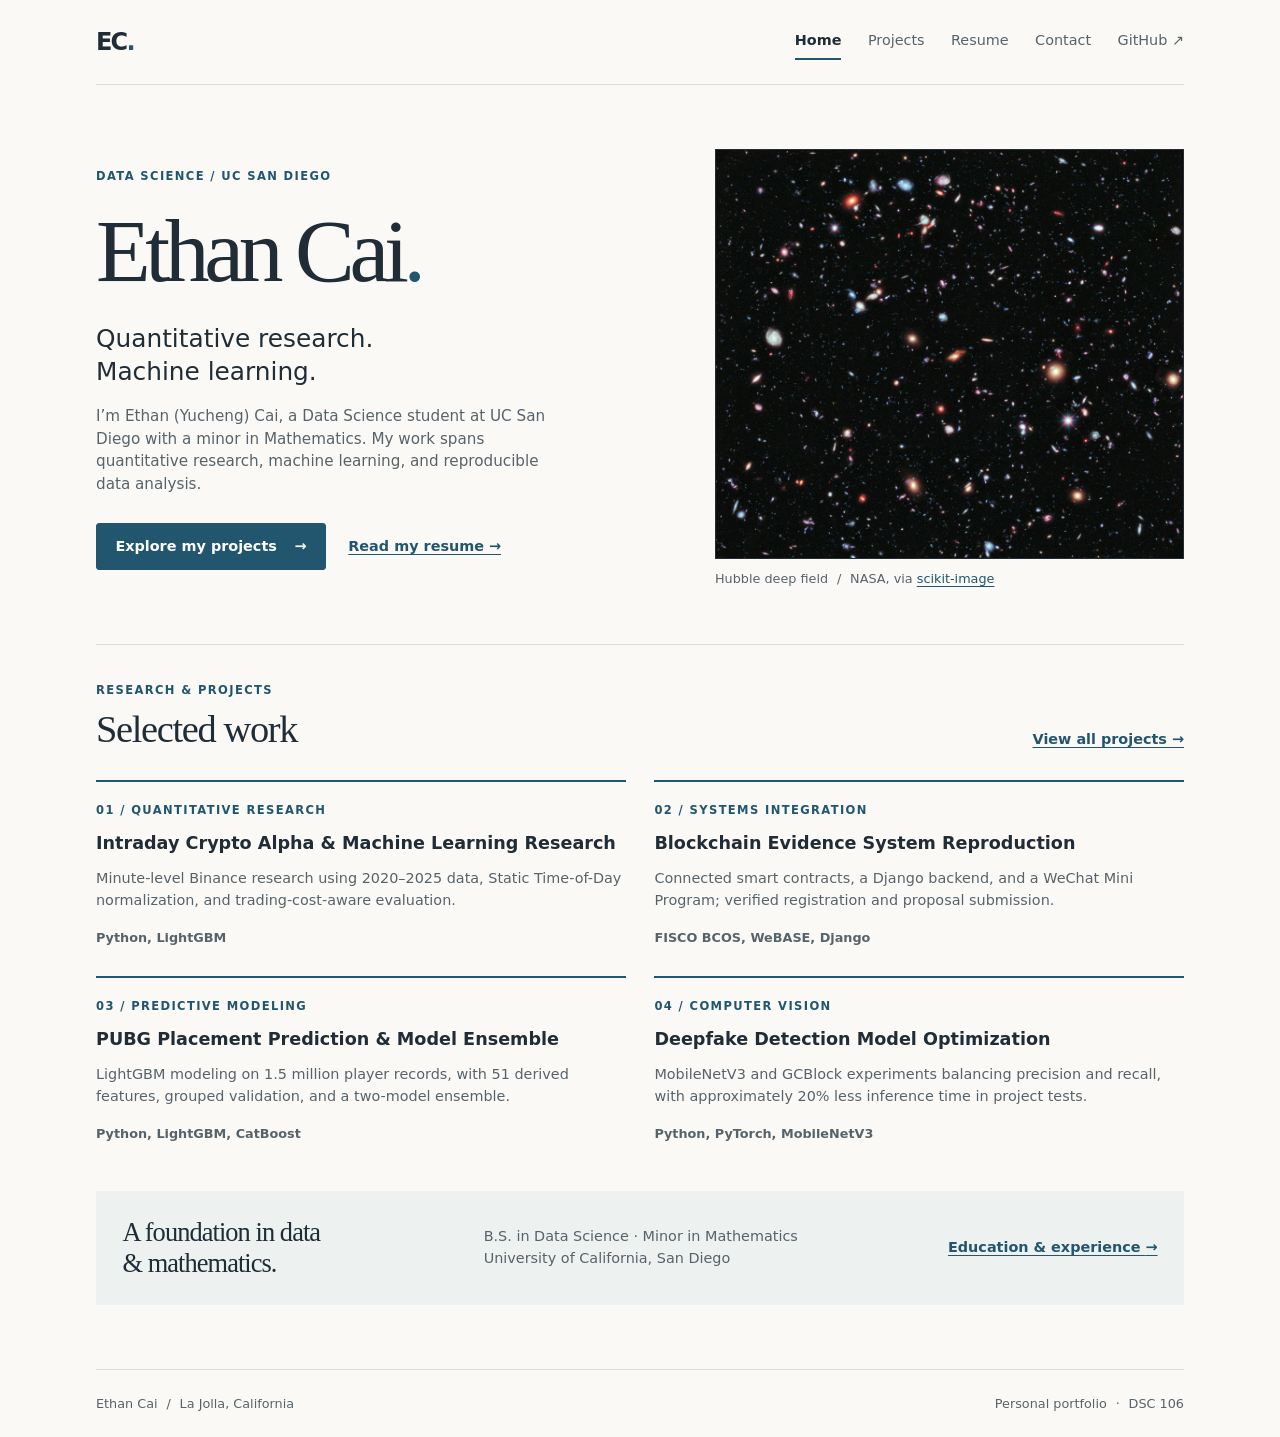
==== index.html @ 334a9e9f "Initial portfolio" ====
<!DOCTYPE html>
<html lang="en">
<head>
  <meta charset="utf-8">
  <meta name="viewport" content="width=device-width, initial-scale=1">
  <meta name="description" content="Ethan Cai is a Data Science student at UC San Diego. Explore his projects, experience, and resume.">
  <title>Ethan Cai: Personal site and portfolio</title>
  <link rel="stylesheet" href="style.css">
</head>
<body>
  <a class="skip-link" href="#main">Skip to main content</a>
  <header class="site-header">
    <a class="wordmark" href="index.html" aria-label="EC: Ethan Cai, home">EC<span aria-hidden="true">.</span></a>
    <nav aria-label="Main">
        <a href="index.html" aria-current="page">Home</a>
        <a href="projects/index.html">Projects</a>
        <a href="resume/index.html">Resume</a>
        <a href="contact/index.html">Contact</a>
        <a href="https://github.com/gyjdb" target="_blank" rel="noopener noreferrer">GitHub <span aria-hidden="true">↗</span><span class="visually-hidden"> (opens in a new tab)</span></a>
    </nav>
  </header>
  <main id="main">
<section class="hero" aria-labelledby="intro-heading">
  <div class="hero-copy">
    <p class="eyebrow">Data science / UC San Diego</p>
    <h1 id="intro-heading">Ethan Cai<span class="accent">.</span></h1>
    <p class="hero-subtitle">Quantitative research.<br>Machine learning.</p>
    <p>I’m Ethan (Yucheng) Cai, a Data Science student at UC San Diego with a minor in Mathematics. My work spans quantitative research, machine learning, and reproducible data analysis.</p>
    <div class="actions">
      <a class="button" href="projects/index.html">Explore my projects <span aria-hidden="true">→</span></a>
      <a class="text-link" href="resume/index.html">Read my resume <span aria-hidden="true">→</span></a>
    </div>
  </div>
  <figure class="hero-image">
    <img src="images/hubble-deep-field.jpg" width="1000" height="872"
         alt="A Hubble deep-field photograph with many small white, orange, and blue galaxies scattered across a dark sky.">
    <figcaption>
      Hubble deep field <span aria-hidden="true">/</span> NASA, via
      <a href="https://scikit-image.org/docs/stable/api/skimage.data.html#skimage.data.hubble_deep_field">scikit-image</a>
    </figcaption>
  </figure>
</section>
<section class="home-work" aria-labelledby="work-heading">
  <div class="section-heading">
    <div>
      <p class="eyebrow">Research &amp; projects</p>
      <h2 id="work-heading">Selected work</h2>
    </div>
    <a class="text-link" href="projects/index.html">View all projects <span aria-hidden="true">→</span></a>
  </div>
  <div class="project-grid">
  <article class="project-card">
    <p class="eyebrow">01 / Quantitative research</p>
    <h3><a href="projects/index.html#crypto-alpha">Intraday Crypto Alpha &amp; Machine Learning Research</a></h3>
    <p>Minute-level Binance research using 2020–2025 data, Static Time-of-Day normalization, and trading-cost-aware evaluation.</p>
    <p class="tools">Python, LightGBM</p>
  </article>
  <article class="project-card">
    <p class="eyebrow">02 / Systems integration</p>
    <h3><a href="projects/index.html#blockchain">Blockchain Evidence System Reproduction</a></h3>
    <p>Connected smart contracts, a Django backend, and a WeChat Mini Program; verified registration and proposal submission.</p>
    <p class="tools">FISCO BCOS, WeBASE, Django</p>
  </article>
  <article class="project-card">
    <p class="eyebrow">03 / Predictive modeling</p>
    <h3><a href="projects/index.html#pubg">PUBG Placement Prediction &amp; Model Ensemble</a></h3>
    <p>LightGBM modeling on 1.5 million player records, with 51 derived features, grouped validation, and a two-model ensemble.</p>
    <p class="tools">Python, LightGBM, CatBoost</p>
  </article>
  <article class="project-card">
    <p class="eyebrow">04 / Computer vision</p>
    <h3><a href="projects/index.html#deepfake">Deepfake Detection Model Optimization</a></h3>
    <p>MobileNetV3 and GCBlock experiments balancing precision and recall, with approximately 20% less inference time in project tests.</p>
    <p class="tools">Python, PyTorch, MobileNetV3</p>
  </article>
  </div>
</section>
<section class="background-strip" aria-labelledby="background-heading">
  <h2 id="background-heading">A foundation in data &amp; mathematics.</h2>
  <p>B.S. in Data Science · Minor in Mathematics<br>University of California, San Diego</p>
  <a class="text-link" href="resume/index.html#education">Education &amp; experience <span aria-hidden="true">→</span></a>
</section>
  </main>
  <footer class="site-footer">
    <p>Ethan Cai <span aria-hidden="true">/</span> La Jolla, California</p>
    <p>Personal portfolio <span aria-hidden="true">·</span> DSC 106</p>
  </footer>
</body>
</html>
---- style.css ----
:root {
  --paper: #faf9f6;
  --ink: #202c36;
  --muted: #57636b;
  --accent: #22566f;
  --rule: #d6dbdb;
  --soft: #edf1ef;
}

* { box-sizing: border-box; }

body {
  font: 100%/1.5 system-ui;
  color: var(--ink);
  background: var(--paper);
  max-width: 74rem;
  min-height: 100vh;
  margin: 0 auto;
  padding: 0 clamp(1rem, 4vw, 3rem);
  display: flex;
  flex-direction: column;
  overflow-wrap: break-word;
}

main { flex: 1; }

h1, h2, h3, p, figure, dl { margin: 0; }

h1, h2, h3 { line-height: 1.16; }

h1, h2 { font-family: Georgia, 'Times New Roman', serif; font-weight: 400; }

h1 { font-size: clamp(3rem, 7vw, 5.8rem); letter-spacing: -0.06em; }
h2 { font-size: clamp(1.9rem, 3vw, 2.45rem); letter-spacing: -0.035em; }
h3 { font-size: 1.15rem; font-weight: 620; }

p + p { margin-top: 1rem; }
ul { padding-left: 1.3rem; margin: 1rem 0 0; }
li + li { margin-top: .65rem; }
a { color: var(--accent); text-underline-offset: .22em; }
a:hover { text-decoration-thickness: 2px; }
a, button, input, textarea { -webkit-tap-highlight-color: transparent; }
:focus-visible { outline: 3px solid var(--accent); outline-offset: 4px; }

img { display: block; max-width: 100%; height: auto; }
.accent { color: var(--accent); }
.eyebrow { font-size: .72rem; font-weight: 650; letter-spacing: .12em; text-transform: uppercase; color: var(--accent); }
.meta, .tools { color: var(--muted); font-size: .9rem; }
.tools { font-weight: 550; }
.text-link { font-size: .9rem; font-weight: 600; }

.skip-link { position: absolute; top: .7rem; left: 1rem; padding: .75rem; background: white; transform: translateY(-180%); z-index: 5; }
.skip-link:focus { transform: translateY(0); }
.visually-hidden { position: absolute; width: 1px; height: 1px; margin: -1px; padding: 0; overflow: hidden; clip-path: inset(50%); white-space: nowrap; border: 0; }

.site-header { display: flex; align-items: center; justify-content: space-between; gap: 1.5rem; padding: 1.5rem 0; border-bottom: 1px solid var(--rule); }
.wordmark { font-size: 1.5rem; letter-spacing: -.075em; font-weight: 750; text-decoration: none; color: var(--ink); }
.wordmark span { color: var(--accent); }
.site-header nav { display: flex; flex-wrap: wrap; gap: .35rem 1.65rem; }
.site-header nav a { display: inline-block; padding: .4rem 0; color: var(--muted); text-decoration: none; font-size: .9rem; border-bottom: 2px solid transparent; }
.site-header nav a:hover, .site-header nav a[aria-current='page'] { color: var(--ink); border-bottom-color: var(--accent); }
.site-header nav a[aria-current='page'] { font-weight: 650; }
.site-footer { margin-top: 4rem; padding: 1.5rem 0; border-top: 1px solid var(--rule); display: flex; flex-wrap: wrap; justify-content: space-between; gap: .5rem 1.5rem; color: var(--muted); font-size: .8rem; }
.site-footer p { margin: 0; }
.site-footer span { margin: 0 .3rem; }

.hero { padding: 4rem 0 3.5rem; display: flex; gap: 3.5rem; align-items: center; }
.hero-copy { flex: 1.2; min-width: 0; }
.hero h1 { margin: .85rem 0 1.2rem; }
.hero-subtitle { font-size: clamp(1.2rem, 2.1vw, 1.55rem); line-height: 1.35; font-weight: 450; }
.hero-copy > p:not(.eyebrow):not(.hero-subtitle) { max-width: 47ch; color: var(--muted); font-size: .95rem; }
.hero-image { flex: 1; min-width: 0; }
.hero-image img { width: 100%; border: 1px solid var(--ink); }
figcaption { margin-top: .65rem; color: var(--muted); font-size: .8rem; }
figcaption span { margin: 0 .3rem; }
.actions { display: flex; flex-wrap: wrap; align-items: center; gap: 1rem 1.4rem; margin-top: 1.7rem; }
.button, button { display: inline-flex; align-items: center; justify-content: center; gap: 1.1rem; min-height: 2.8rem; padding: .72rem 1.15rem; border: 1px solid var(--accent); border-radius: 3px; color: white; background: var(--accent); text-decoration: none; font: inherit; font-size: .9rem; font-weight: 550; cursor: pointer; }
.button:hover, button:hover { background: #173e52; border-color: #173e52; }
.home-work { border-top: 1px solid var(--rule); padding-top: 2.3rem; }
.section-heading { display: flex; align-items: end; justify-content: space-between; gap: 1rem; margin-bottom: 1.8rem; }
.section-heading h2 { margin-top: .45rem; }
.project-grid { display: grid; grid-template-columns: repeat(2, minmax(0, 1fr)); gap: 1.8rem; }
.project-card { min-width: 0; padding-top: 1.25rem; border-top: 2px solid var(--accent); }
.project-card h3 { margin: .8rem 0; font-size: 1.1rem; line-height: 1.35; }
.project-card h3 a { text-decoration: none; color: var(--ink); }
.project-card h3 a:hover { text-decoration: underline; }
.project-card > p:not(.eyebrow) { font-size: .9rem; color: var(--muted); }
.project-card > p.tools { margin-top: 1rem; font-size: .8rem; }
.background-strip { margin-top: 3rem; padding: 1.65rem; background: var(--soft); display: flex; align-items: center; justify-content: space-between; gap: 1.5rem; }
.background-strip h2 { flex: 1; font-size: 1.65rem; max-width: 16ch; }
.background-strip p { margin: 0; font-size: .9rem; color: var(--muted); }

.page-intro { padding: 3rem 0 2.5rem; max-width: 60rem; }
.page-intro h1 { margin: .7rem 0 1.15rem; font-size: clamp(3rem, 6vw, 4.8rem); }
.page-intro > p:not(.eyebrow) { color: var(--muted); max-width: 66ch; }
.project-list { max-width: 55rem; }
.project-index { display: flex; flex-wrap: wrap; gap: .5rem 1.4rem; margin-bottom: 1.5rem; }
.project-index a { display: inline-block; padding: .4rem 0; font-size: .9rem; }
.project-detail { border-top: 1px solid var(--rule); padding: 2rem 0; scroll-margin-top: 1.5rem; }
.project-detail h2 { margin: .65rem 0 .9rem; font-size: clamp(1.65rem, 3vw, 2.1rem); max-width: 35ch; }
.project-detail .role { margin-bottom: .5rem; font-size: .94rem; }
.project-detail .tools { margin-top: .4rem; }
.project-summary { max-width: 68ch; margin-top: 1.1rem; }
.project-facts { display: grid; grid-template-columns: 9rem minmax(0, 1fr); gap: 1rem 1.5rem; margin-top: 1.5rem; font-size: .94rem; }
.project-facts dt { color: var(--accent); font-weight: 650; }
.project-facts dd { margin: 0; }
.closing-link { border-top: 1px solid var(--rule); padding-top: 1.5rem; }
.resume-intro > p.resume-name { font-size: 1.35rem; font-weight: 600; color: var(--ink); }
.resume-intro p + p { margin-top: .5rem; }
.resume-content { max-width: 55rem; }
.resume-section { border-top: 1px solid var(--rule); padding: 1.8rem 0; }
.resume-section > h2 { font-size: 1.75rem; margin-bottom: 1.3rem; }
.resume-entry + .resume-entry { margin-top: 1.8rem; }
.resume-entry h3 { line-height: 1.4; }
.resume-entry .role, .resume-entry .tools { margin-top: .35rem; }
.resume-entry .meta { margin-top: .3rem; }
.resume-entry ul, .resume-section > ul { max-width: 75ch; font-size: .94rem; }
.skills-list dt { font-weight: 650; font-size: .94rem; }
.skills-list dd { max-width: 75ch; margin: .2rem 0 1rem; font-size: .94rem; }
.skills-list dd:last-child { margin-bottom: 0; }

.contact-layout { border-top: 1px solid var(--rule); padding-top: 2rem; display: flex; align-items: start; gap: 4rem; }
.contact-info { flex: .85; min-width: 0; }
.contact-info h2 { margin-bottom: 1rem; }
.form-note { border-left: 2px solid var(--rule); padding-left: 1rem; color: var(--muted); font-size: .9rem; max-width: 43ch; }
form { flex: 1.15; min-width: 0; }
label { display: block; margin-bottom: 1.25rem; font-weight: 600; font-size: .9rem; }
input, textarea { display: block; width: 100%; min-width: 0; padding: .8rem .9rem; margin-top: .5rem; border: 1px solid var(--muted); border-radius: 3px; font: inherit; font-weight: 400; color: var(--ink); background: white; }
input::placeholder, textarea::placeholder { color: #687880; opacity: 1; }
textarea { resize: vertical; min-height: 10rem; }
form > .meta { margin-top: .75rem; font-size: .8rem; }

@media (max-width: 48rem) {
  .hero { flex-direction: column; align-items: stretch; gap: 2rem; padding: 2.5rem 0; }
  .hero-copy > p:not(.eyebrow):not(.hero-subtitle) { max-width: none; }
  .hero-image { max-width: 32rem; }
  .project-grid { grid-template-columns: 1fr; gap: 1.5rem; }
  .project-facts { grid-template-columns: 1fr; gap: .3rem; }
  .project-facts dd + dt { margin-top: .8rem; }
  .project-card { padding-top: 1rem; }
  .background-strip { align-items: start; flex-direction: column; gap: 1rem; }
  .background-strip h2 { max-width: none; }
  .contact-layout { flex-direction: column; gap: 2rem; }
  .contact-info, form { width: 100%; }
  .form-note { max-width: none; }
}

@media (max-width: 35rem) {
  .site-header { align-items: start; flex-direction: column; gap: .5rem; padding: 1rem 0; }
  .site-header nav { gap: .25rem 1rem; }
  .section-heading { align-items: start; flex-direction: column; }
  .page-intro { padding: 2.25rem 0 2rem; }
  .site-footer { margin-top: 2.5rem; }
}

@media print {
  html { font-size: 10pt; }
  body { color: black; background: white; max-width: none; padding: 0; }
  .site-header, .site-footer, .skip-link { display: none; }
  a { color: inherit; text-decoration: none; }
  .resume-intro a[href^="http"]::after { content: " (" attr(href) ")"; }
  .page-intro { padding: 0 0 1rem; }
  .page-intro h1 { font-size: 30pt; }
  .resume-section { padding: 1rem 0; }
  .resume-section > h2 { font-size: 18pt; }
  .resume-entry { break-inside: avoid; }
}
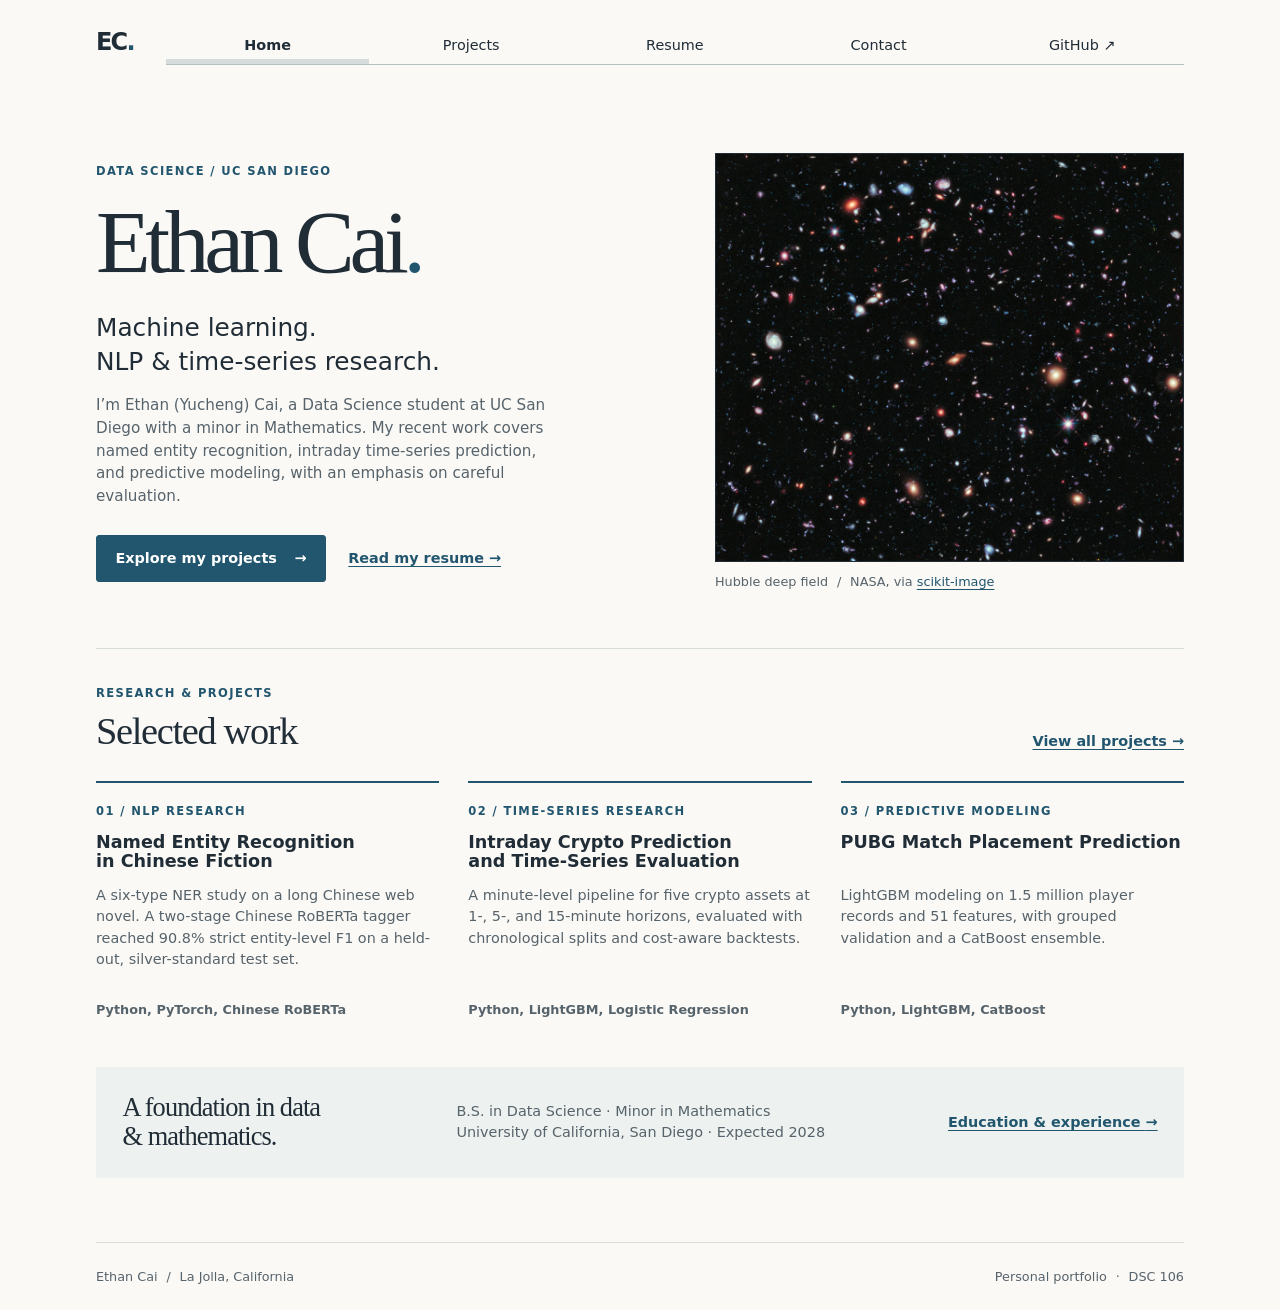
==== commit 22b0449e: "Lab 2: style the site with CSS and update content from new CV - Centered, padded layout; flexbox nav" ====
--- a/index.html
+++ b/index.html
@@ -12,7 +12,7 @@
   <header class="site-header">
     <a class="wordmark" href="index.html" aria-label="EC: Ethan Cai, home">EC<span aria-hidden="true">.</span></a>
     <nav aria-label="Main">
-        <a href="index.html" aria-current="page">Home</a>
+        <a href="index.html" class="current" aria-current="page">Home</a>
         <a href="projects/index.html">Projects</a>
         <a href="resume/index.html">Resume</a>
         <a href="contact/index.html">Contact</a>
@@ -24,8 +24,8 @@
   <div class="hero-copy">
     <p class="eyebrow">Data science / UC San Diego</p>
     <h1 id="intro-heading">Ethan Cai<span class="accent">.</span></h1>
-    <p class="hero-subtitle">Quantitative research.<br>Machine learning.</p>
-    <p>I’m Ethan (Yucheng) Cai, a Data Science student at UC San Diego with a minor in Mathematics. My work spans quantitative research, machine learning, and reproducible data analysis.</p>
+    <p class="hero-subtitle">Machine learning.<br>NLP &amp; time-series research.</p>
+    <p>I’m Ethan (Yucheng) Cai, a Data Science student at UC San Diego with a minor in Mathematics. My recent work covers named entity recognition, intraday time-series prediction, and predictive modeling, with an emphasis on careful evaluation.</p>
     <div class="actions">
       <a class="button" href="projects/index.html">Explore my projects <span aria-hidden="true">→</span></a>
       <a class="text-link" href="resume/index.html">Read my resume <span aria-hidden="true">→</span></a>
@@ -50,34 +50,28 @@
   </div>
   <div class="project-grid">
   <article class="project-card">
-    <p class="eyebrow">01 / Quantitative research</p>
-    <h3><a href="projects/index.html#crypto-alpha">Intraday Crypto Alpha &amp; Machine Learning Research</a></h3>
-    <p>Minute-level Binance research using 2020–2025 data, Static Time-of-Day normalization, and trading-cost-aware evaluation.</p>
-    <p class="tools">Python, LightGBM</p>
+    <p class="eyebrow">01 / NLP research</p>
+    <h3><a href="projects/index.html#ner">Named Entity Recognition in Chinese Fiction</a></h3>
+    <p>A six-type NER study on a long Chinese web novel. A two-stage Chinese RoBERTa tagger reached 90.8% strict entity-level F1 on a held-out, silver-standard test set.</p>
+    <p class="tools">Python, PyTorch, Chinese RoBERTa</p>
   </article>
   <article class="project-card">
-    <p class="eyebrow">02 / Systems integration</p>
-    <h3><a href="projects/index.html#blockchain">Blockchain Evidence System Reproduction</a></h3>
-    <p>Connected smart contracts, a Django backend, and a WeChat Mini Program; verified registration and proposal submission.</p>
-    <p class="tools">FISCO BCOS, WeBASE, Django</p>
+    <p class="eyebrow">02 / Time-series research</p>
+    <h3><a href="projects/index.html#crypto">Intraday Crypto Prediction and Time-Series Evaluation</a></h3>
+    <p>A minute-level pipeline for five crypto assets at 1-, 5-, and 15-minute horizons, evaluated with chronological splits and cost-aware backtests.</p>
+    <p class="tools">Python, LightGBM, Logistic Regression</p>
   </article>
   <article class="project-card">
     <p class="eyebrow">03 / Predictive modeling</p>
-    <h3><a href="projects/index.html#pubg">PUBG Placement Prediction &amp; Model Ensemble</a></h3>
-    <p>LightGBM modeling on 1.5 million player records, with 51 derived features, grouped validation, and a two-model ensemble.</p>
+    <h3><a href="projects/index.html#pubg">PUBG Match Placement Prediction</a></h3>
+    <p>LightGBM modeling on 1.5 million player records and 51 features, with grouped validation and a CatBoost ensemble.</p>
     <p class="tools">Python, LightGBM, CatBoost</p>
-  </article>
-  <article class="project-card">
-    <p class="eyebrow">04 / Computer vision</p>
-    <h3><a href="projects/index.html#deepfake">Deepfake Detection Model Optimization</a></h3>
-    <p>MobileNetV3 and GCBlock experiments balancing precision and recall, with approximately 20% less inference time in project tests.</p>
-    <p class="tools">Python, PyTorch, MobileNetV3</p>
   </article>
   </div>
 </section>
 <section class="background-strip" aria-labelledby="background-heading">
   <h2 id="background-heading">A foundation in data &amp; mathematics.</h2>
-  <p>B.S. in Data Science · Minor in Mathematics<br>University of California, San Diego</p>
+  <p>B.S. in Data Science · Minor in Mathematics<br>University of California, San Diego · Expected 2028</p>
   <a class="text-link" href="resume/index.html#education">Education &amp; experience <span aria-hidden="true">→</span></a>
 </section>
   </main>
@@ -87,3 +81,4 @@
   </footer>
 </body>
 </html>
+
--- a/style.css
+++ b/style.css
@@ -2,12 +2,17 @@
   --paper: #faf9f6;
   --ink: #202c36;
   --muted: #57636b;
-  --accent: #22566f;
+  --color-accent: #22566f;
+  --accent: var(--color-accent);
+  accent-color: var(--color-accent);
   --rule: #d6dbdb;
   --soft: #edf1ef;
 }
 
 * { box-sizing: border-box; }
+
+/* Declared before the component rules so .button and form styles can still set size and weight. */
+input, textarea, button { font: inherit; }
 
 body {
   font: 100%/1.5 system-ui;
@@ -26,7 +31,7 @@
 
 h1, h2, h3, p, figure, dl { margin: 0; }
 
-h1, h2, h3 { line-height: 1.16; }
+h1, h2, h3, h4, h5, h6 { line-height: 1.1; text-wrap: balance; }
 
 h1, h2 { font-family: Georgia, 'Times New Roman', serif; font-weight: 400; }
 
@@ -53,13 +58,13 @@
 .skip-link:focus { transform: translateY(0); }
 .visually-hidden { position: absolute; width: 1px; height: 1px; margin: -1px; padding: 0; overflow: hidden; clip-path: inset(50%); white-space: nowrap; border: 0; }
 
-.site-header { display: flex; align-items: center; justify-content: space-between; gap: 1.5rem; padding: 1.5rem 0; border-bottom: 1px solid var(--rule); }
+.site-header { display: flex; align-items: baseline; gap: 2rem; padding-top: 1.5rem; }
 .wordmark { font-size: 1.5rem; letter-spacing: -.075em; font-weight: 750; text-decoration: none; color: var(--ink); }
 .wordmark span { color: var(--accent); }
-.site-header nav { display: flex; flex-wrap: wrap; gap: .35rem 1.65rem; }
-.site-header nav a { display: inline-block; padding: .4rem 0; color: var(--muted); text-decoration: none; font-size: .9rem; border-bottom: 2px solid transparent; }
-.site-header nav a:hover, .site-header nav a[aria-current='page'] { color: var(--ink); border-bottom-color: var(--accent); }
-.site-header nav a[aria-current='page'] { font-weight: 650; }
+.site-header nav { display: flex; flex: 1; min-width: 0; margin-bottom: 1.5rem; border-bottom: 1px solid oklch(80% 3% 200); }
+.site-header nav a { flex: 1; min-width: 0; padding: .5em; color: inherit; text-align: center; text-decoration: none; font-size: .9rem; }
+.site-header nav a.current { border-bottom: .4em solid var(--rule); padding-bottom: .1em; font-weight: 650; }
+.site-header nav a:hover { border-bottom: .4em solid var(--color-accent); padding-bottom: .1em; background: var(--soft); }
 .site-footer { margin-top: 4rem; padding: 1.5rem 0; border-top: 1px solid var(--rule); display: flex; flex-wrap: wrap; justify-content: space-between; gap: .5rem 1.5rem; color: var(--muted); font-size: .8rem; }
 .site-footer p { margin: 0; }
 .site-footer span { margin: 0 .3rem; }
@@ -74,18 +79,18 @@
 figcaption { margin-top: .65rem; color: var(--muted); font-size: .8rem; }
 figcaption span { margin: 0 .3rem; }
 .actions { display: flex; flex-wrap: wrap; align-items: center; gap: 1rem 1.4rem; margin-top: 1.7rem; }
-.button, button { display: inline-flex; align-items: center; justify-content: center; gap: 1.1rem; min-height: 2.8rem; padding: .72rem 1.15rem; border: 1px solid var(--accent); border-radius: 3px; color: white; background: var(--accent); text-decoration: none; font: inherit; font-size: .9rem; font-weight: 550; cursor: pointer; }
+.button, button { display: inline-flex; align-items: center; justify-content: center; gap: 1.1rem; min-height: 2.8rem; padding: .72rem 1.15rem; border: 1px solid var(--accent); border-radius: 3px; color: white; background: var(--accent); text-decoration: none; font-size: .9rem; font-weight: 550; cursor: pointer; }
 .button:hover, button:hover { background: #173e52; border-color: #173e52; }
 .home-work { border-top: 1px solid var(--rule); padding-top: 2.3rem; }
 .section-heading { display: flex; align-items: end; justify-content: space-between; gap: 1rem; margin-bottom: 1.8rem; }
 .section-heading h2 { margin-top: .45rem; }
-.project-grid { display: grid; grid-template-columns: repeat(2, minmax(0, 1fr)); gap: 1.8rem; }
-.project-card { min-width: 0; padding-top: 1.25rem; border-top: 2px solid var(--accent); }
-.project-card h3 { margin: .8rem 0; font-size: 1.1rem; line-height: 1.35; }
+.project-grid { display: grid; grid-template-columns: repeat(3, minmax(0, 1fr)); gap: 1.8rem; }
+.project-card { display: grid; grid-template-rows: subgrid; grid-row: span 4; row-gap: .8rem; min-width: 0; padding-top: 1.25rem; border-top: 2px solid var(--accent); }
+.project-card h3 { font-size: 1.1rem; }
 .project-card h3 a { text-decoration: none; color: var(--ink); }
 .project-card h3 a:hover { text-decoration: underline; }
 .project-card > p:not(.eyebrow) { font-size: .9rem; color: var(--muted); }
-.project-card > p.tools { margin-top: 1rem; font-size: .8rem; }
+.project-card > p.tools { font-size: .8rem; }
 .background-strip { margin-top: 3rem; padding: 1.65rem; background: var(--soft); display: flex; align-items: center; justify-content: space-between; gap: 1.5rem; }
 .background-strip h2 { flex: 1; font-size: 1.65rem; max-width: 16ch; }
 .background-strip p { margin: 0; font-size: .9rem; color: var(--muted); }
@@ -104,6 +109,7 @@
 .project-facts { display: grid; grid-template-columns: 9rem minmax(0, 1fr); gap: 1rem 1.5rem; margin-top: 1.5rem; font-size: .94rem; }
 .project-facts dt { color: var(--accent); font-weight: 650; }
 .project-facts dd { margin: 0; }
+.project-link { margin-top: 1.5rem; }
 .closing-link { border-top: 1px solid var(--rule); padding-top: 1.5rem; }
 .resume-intro > p.resume-name { font-size: 1.35rem; font-weight: 600; color: var(--ink); }
 .resume-intro p + p { margin-top: .5rem; }
@@ -111,24 +117,42 @@
 .resume-section { border-top: 1px solid var(--rule); padding: 1.8rem 0; }
 .resume-section > h2 { font-size: 1.75rem; margin-bottom: 1.3rem; }
 .resume-entry + .resume-entry { margin-top: 1.8rem; }
-.resume-entry h3 { line-height: 1.4; }
+.resume-entry header { display: grid; grid-template-columns: minmax(0, 1fr) auto; column-gap: 1.5rem; }
+.resume-entry header > :not(.meta) { grid-column: 1; }
+.resume-entry header > .meta { grid-column: 2; grid-row: 1 / span 3; text-align: right; }
 .resume-entry .role, .resume-entry .tools { margin-top: .35rem; }
 .resume-entry .meta { margin-top: .3rem; }
-.resume-entry ul, .resume-section > ul { max-width: 75ch; font-size: .94rem; }
+.resume-entry ul { max-width: 75ch; font-size: .94rem; }
+.skills-list { display: grid; grid-template-columns: minmax(10rem, 1fr) minmax(0, 3fr); gap: 1rem 1.5rem; }
 .skills-list dt { font-weight: 650; font-size: .94rem; }
-.skills-list dd { max-width: 75ch; margin: .2rem 0 1rem; font-size: .94rem; }
+.skills-list dd { max-width: 75ch; margin: 0; font-size: .94rem; }
 .skills-list dd:last-child { margin-bottom: 0; }
 
 .contact-layout { border-top: 1px solid var(--rule); padding-top: 2rem; display: flex; align-items: start; gap: 4rem; }
 .contact-info { flex: .85; min-width: 0; }
 .contact-info h2 { margin-bottom: 1rem; }
 .form-note { border-left: 2px solid var(--rule); padding-left: 1rem; color: var(--muted); font-size: .9rem; max-width: 43ch; }
-form { flex: 1.15; min-width: 0; }
-label { display: block; margin-bottom: 1.25rem; font-weight: 600; font-size: .9rem; }
-input, textarea { display: block; width: 100%; min-width: 0; padding: .8rem .9rem; margin-top: .5rem; border: 1px solid var(--muted); border-radius: 3px; font: inherit; font-weight: 400; color: var(--ink); background: white; }
+form { flex: 1.15; min-width: 0; display: grid; grid-template-columns: auto minmax(0, 1fr); gap: 1em; }
+form label { display: grid; grid-template-columns: subgrid; grid-column: 1 / -1; align-items: start; font-weight: 600; font-size: .9rem; }
+.label-text { padding-top: .8rem; }
+form > button, form > .meta { grid-column: 1 / -1; }
+input, textarea { min-width: 0; padding: .8rem .9rem; margin: 0; border: 1px solid var(--muted); border-radius: 3px; font-weight: 400; color: var(--ink); background: white; }
 input::placeholder, textarea::placeholder { color: #687880; opacity: 1; }
 textarea { resize: vertical; min-height: 10rem; }
-form > .meta { margin-top: .75rem; font-size: .8rem; }
+form > .meta { margin: 0; font-size: .8rem; }
+
+/* Lab 2: each article shares the title, image, and description rows. */
+.project-gallery { margin-bottom: 3rem; }
+.project-gallery > h2, .project-details-heading { margin-bottom: 1.5rem; }
+.projects { display: grid; grid-template-columns: repeat(auto-fill, minmax(min(15em, 100%), 1fr)); gap: 1.5rem; }
+.projects > article { display: grid; grid-template-rows: subgrid; grid-row: span 3; gap: 1rem; min-width: 0; padding: 1.2rem 0; border-top: 2px solid var(--color-accent); }
+.projects h2 { margin: 0; font-family: system-ui; font-size: 1.15rem; font-weight: 600; letter-spacing: -.015em; }
+.projects h2 a { color: inherit; text-decoration: none; }
+.projects h2 a:hover { text-decoration: underline; }
+.projects img { width: 100%; aspect-ratio: 16 / 10; object-fit: cover; border: 1px solid var(--rule); }
+.projects p { margin: 0; color: var(--muted); font-size: .9rem; }
+.projects .tools { display: block; margin-top: .75rem; font-size: .8rem; }
+.projects .placeholder { border-top-color: var(--rule); }
 
 @media (max-width: 48rem) {
   .hero { flex-direction: column; align-items: stretch; gap: 2rem; padding: 2.5rem 0; }
@@ -138,6 +162,10 @@
   .project-facts { grid-template-columns: 1fr; gap: .3rem; }
   .project-facts dd + dt { margin-top: .8rem; }
   .project-card { padding-top: 1rem; }
+  .resume-entry header { grid-template-columns: 1fr; }
+  .resume-entry header > .meta { grid-column: 1; grid-row: auto; text-align: left; }
+  .skills-list { grid-template-columns: 1fr; gap: .3rem; }
+  .skills-list dd + dt { margin-top: .8rem; }
   .background-strip { align-items: start; flex-direction: column; gap: 1rem; }
   .background-strip h2 { max-width: none; }
   .contact-layout { flex-direction: column; gap: 2rem; }
@@ -146,8 +174,13 @@
 }
 
 @media (max-width: 35rem) {
-  .site-header { align-items: start; flex-direction: column; gap: .5rem; padding: 1rem 0; }
-  .site-header nav { gap: .25rem 1rem; }
+  .site-header { align-items: stretch; flex-direction: column; gap: .5rem; padding-top: 1rem; }
+  .wordmark { align-self: start; }
+  .site-header nav a { font-size: .8rem; padding-inline: .25em; }
+  .site-header nav a > span[aria-hidden] { display: none; }
+  form { grid-template-columns: minmax(0, 1fr); }
+  .label-text { padding-top: 0; }
+  form label { row-gap: .5rem; }
   .section-heading { align-items: start; flex-direction: column; }
   .page-intro { padding: 2.25rem 0 2rem; }
   .site-footer { margin-top: 2.5rem; }
@@ -165,3 +198,4 @@
   .resume-section > h2 { font-size: 18pt; }
   .resume-entry { break-inside: avoid; }
 }
+
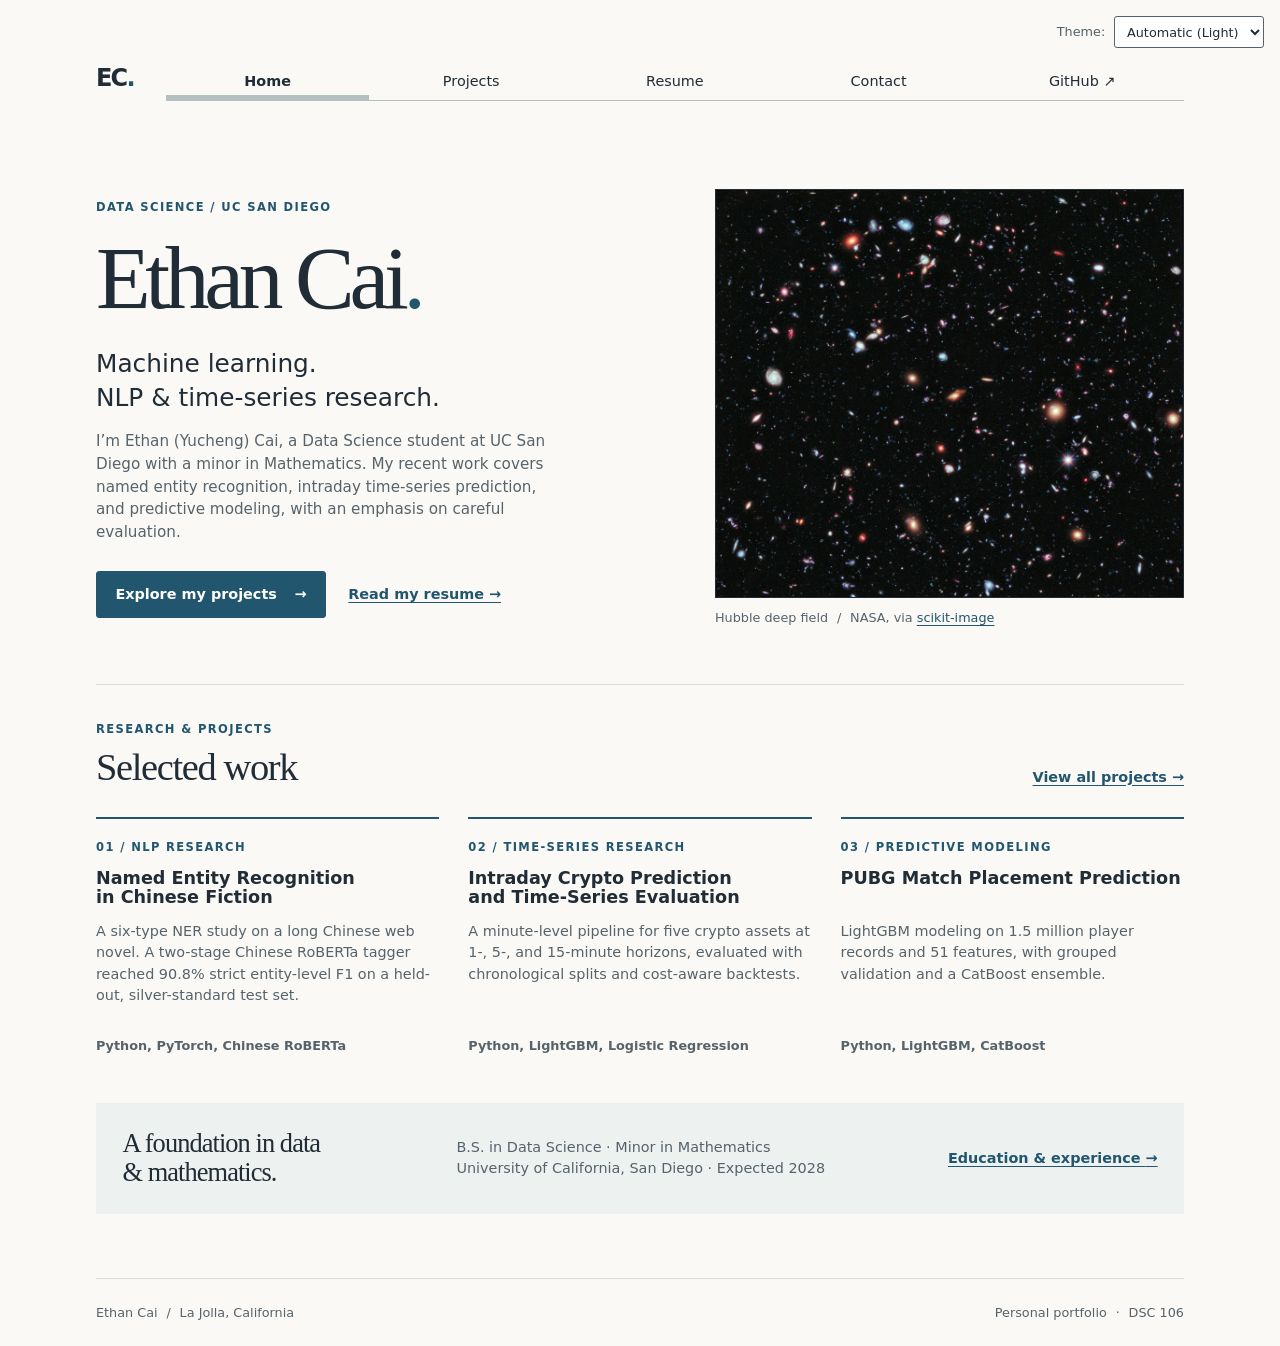
==== commit 9e9cccb3: "Lab 3: add JavaScript navigation, dark mode switch, and contact form - Add global.js to every page a" ====
--- a/index.html
+++ b/index.html
@@ -6,18 +6,12 @@
   <meta name="description" content="Ethan Cai is a Data Science student at UC San Diego. Explore his projects, experience, and resume.">
   <title>Ethan Cai: Personal site and portfolio</title>
   <link rel="stylesheet" href="style.css">
+  <script type="module" src="global.js"></script>
 </head>
 <body>
   <a class="skip-link" href="#main">Skip to main content</a>
   <header class="site-header">
     <a class="wordmark" href="index.html" aria-label="EC: Ethan Cai, home">EC<span aria-hidden="true">.</span></a>
-    <nav aria-label="Main">
-        <a href="index.html" class="current" aria-current="page">Home</a>
-        <a href="projects/index.html">Projects</a>
-        <a href="resume/index.html">Resume</a>
-        <a href="contact/index.html">Contact</a>
-        <a href="https://github.com/gyjdb" target="_blank" rel="noopener noreferrer">GitHub <span aria-hidden="true">↗</span><span class="visually-hidden"> (opens in a new tab)</span></a>
-    </nav>
   </header>
   <main id="main">
 <section class="hero" aria-labelledby="intro-heading">
--- a/style.css
+++ b/style.css
@@ -1,18 +1,22 @@
 :root {
-  --paper: #faf9f6;
-  --ink: #202c36;
-  --muted: #57636b;
-  --color-accent: #22566f;
+  color-scheme: light dark;
+  --paper: light-dark(#faf9f6, #141e26);
+  --ink: light-dark(#202c36, #edf2f4);
+  --muted: light-dark(#57636b, #afbdc7);
+  --color-accent: light-dark(#22566f, #8fcde8);
   --accent: var(--color-accent);
   accent-color: var(--color-accent);
-  --rule: #d6dbdb;
-  --soft: #edf1ef;
+  --rule: light-dark(#d6dbdb, #3b4b56);
+  --soft: light-dark(#edf1ef, #20303b);
+  --field: light-dark(#ffffff, #1b2832);
+  --button-text: light-dark(#ffffff, #141e26);
+  --button-hover: light-dark(#173e52, #b2e0f2);
 }
 
 * { box-sizing: border-box; }
 
 /* Declared before the component rules so .button and form styles can still set size and weight. */
-input, textarea, button { font: inherit; }
+input, textarea, button, select { font: inherit; }
 
 body {
   font: 100%/1.5 system-ui;
@@ -44,7 +48,7 @@
 li + li { margin-top: .65rem; }
 a { color: var(--accent); text-underline-offset: .22em; }
 a:hover { text-decoration-thickness: 2px; }
-a, button, input, textarea { -webkit-tap-highlight-color: transparent; }
+a, button, input, textarea, select { -webkit-tap-highlight-color: transparent; }
 :focus-visible { outline: 3px solid var(--accent); outline-offset: 4px; }
 
 img { display: block; max-width: 100%; height: auto; }
@@ -54,17 +58,19 @@
 .tools { font-weight: 550; }
 .text-link { font-size: .9rem; font-weight: 600; }
 
-.skip-link { position: absolute; top: .7rem; left: 1rem; padding: .75rem; background: white; transform: translateY(-180%); z-index: 5; }
+.skip-link { position: absolute; top: .7rem; left: 1rem; padding: .75rem; background: var(--paper); transform: translateY(-180%); z-index: 5; }
 .skip-link:focus { transform: translateY(0); }
 .visually-hidden { position: absolute; width: 1px; height: 1px; margin: -1px; padding: 0; overflow: hidden; clip-path: inset(50%); white-space: nowrap; border: 0; }
 
-.site-header { display: flex; align-items: baseline; gap: 2rem; padding-top: 1.5rem; }
+.color-scheme { position: absolute; top: 1rem; right: 1rem; display: flex; align-items: center; gap: .55rem; color: var(--muted); font-size: .8rem; }
+.color-scheme select { min-height: 2rem; padding: .3rem .5rem; border: 1px solid var(--muted); border-radius: 3px; color: var(--ink); background: var(--field); cursor: pointer; }
+.site-header { display: flex; align-items: baseline; gap: 2rem; padding-top: 3.75rem; }
 .wordmark { font-size: 1.5rem; letter-spacing: -.075em; font-weight: 750; text-decoration: none; color: var(--ink); }
 .wordmark span { color: var(--accent); }
-.site-header nav { display: flex; flex: 1; min-width: 0; margin-bottom: 1.5rem; border-bottom: 1px solid oklch(80% 3% 200); }
+.site-header nav { --border-color: oklch(50% 10% 200 / 40%); display: flex; flex: 1; min-width: 0; margin-bottom: 1.5rem; border-bottom: 1px solid var(--border-color); }
 .site-header nav a { flex: 1; min-width: 0; padding: .5em; color: inherit; text-align: center; text-decoration: none; font-size: .9rem; }
-.site-header nav a.current { border-bottom: .4em solid var(--rule); padding-bottom: .1em; font-weight: 650; }
-.site-header nav a:hover { border-bottom: .4em solid var(--color-accent); padding-bottom: .1em; background: var(--soft); }
+.site-header nav a.current { border-bottom: .4em solid var(--border-color); padding-bottom: .1em; font-weight: 650; }
+.site-header nav a:hover { border-bottom: .4em solid var(--color-accent); padding-bottom: .1em; background: color-mix(in oklch, var(--color-accent) 12%, var(--paper)); }
 .site-footer { margin-top: 4rem; padding: 1.5rem 0; border-top: 1px solid var(--rule); display: flex; flex-wrap: wrap; justify-content: space-between; gap: .5rem 1.5rem; color: var(--muted); font-size: .8rem; }
 .site-footer p { margin: 0; }
 .site-footer span { margin: 0 .3rem; }
@@ -79,8 +85,8 @@
 figcaption { margin-top: .65rem; color: var(--muted); font-size: .8rem; }
 figcaption span { margin: 0 .3rem; }
 .actions { display: flex; flex-wrap: wrap; align-items: center; gap: 1rem 1.4rem; margin-top: 1.7rem; }
-.button, button { display: inline-flex; align-items: center; justify-content: center; gap: 1.1rem; min-height: 2.8rem; padding: .72rem 1.15rem; border: 1px solid var(--accent); border-radius: 3px; color: white; background: var(--accent); text-decoration: none; font-size: .9rem; font-weight: 550; cursor: pointer; }
-.button:hover, button:hover { background: #173e52; border-color: #173e52; }
+.button, button { display: inline-flex; align-items: center; justify-content: center; gap: 1.1rem; min-height: 2.8rem; padding: .72rem 1.15rem; border: 1px solid var(--accent); border-radius: 3px; color: var(--button-text); background: var(--accent); text-decoration: none; font-size: .9rem; font-weight: 550; cursor: pointer; }
+.button:hover, button:hover { background: var(--button-hover); border-color: var(--button-hover); }
 .home-work { border-top: 1px solid var(--rule); padding-top: 2.3rem; }
 .section-heading { display: flex; align-items: end; justify-content: space-between; gap: 1rem; margin-bottom: 1.8rem; }
 .section-heading h2 { margin-top: .45rem; }
@@ -136,8 +142,8 @@
 form label { display: grid; grid-template-columns: subgrid; grid-column: 1 / -1; align-items: start; font-weight: 600; font-size: .9rem; }
 .label-text { padding-top: .8rem; }
 form > button, form > .meta { grid-column: 1 / -1; }
-input, textarea { min-width: 0; padding: .8rem .9rem; margin: 0; border: 1px solid var(--muted); border-radius: 3px; font-weight: 400; color: var(--ink); background: white; }
-input::placeholder, textarea::placeholder { color: #687880; opacity: 1; }
+input, textarea { min-width: 0; padding: .8rem .9rem; margin: 0; border: 1px solid var(--muted); border-radius: 3px; font-weight: 400; color: var(--ink); background: var(--field); }
+input::placeholder, textarea::placeholder { color: var(--muted); opacity: 1; }
 textarea { resize: vertical; min-height: 10rem; }
 form > .meta { margin: 0; font-size: .8rem; }
 
@@ -187,9 +193,9 @@
 }
 
 @media print {
-  html { font-size: 10pt; }
+  html { font-size: 10pt; color-scheme: light !important; }
   body { color: black; background: white; max-width: none; padding: 0; }
-  .site-header, .site-footer, .skip-link { display: none; }
+  .site-header, .site-footer, .skip-link, .color-scheme { display: none; }
   a { color: inherit; text-decoration: none; }
   .resume-intro a[href^="http"]::after { content: " (" attr(href) ")"; }
   .page-intro { padding: 0 0 1rem; }
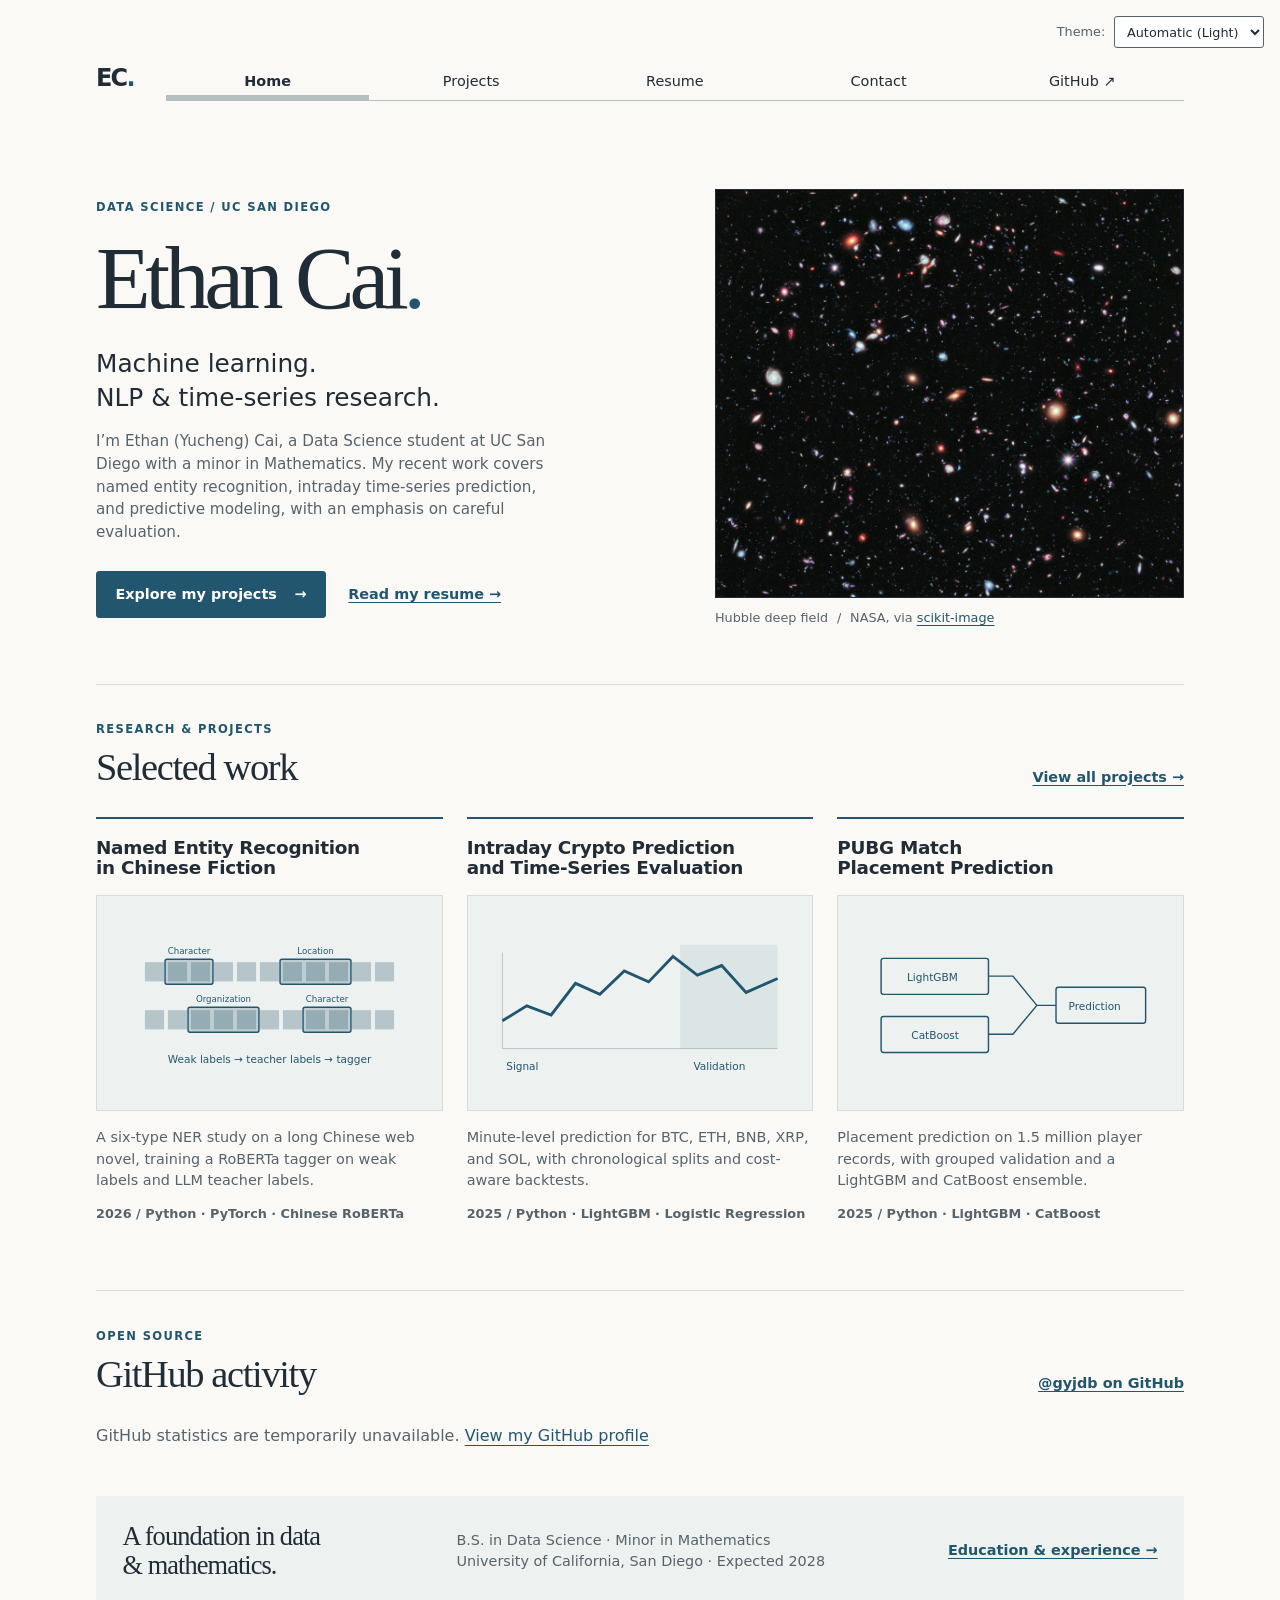
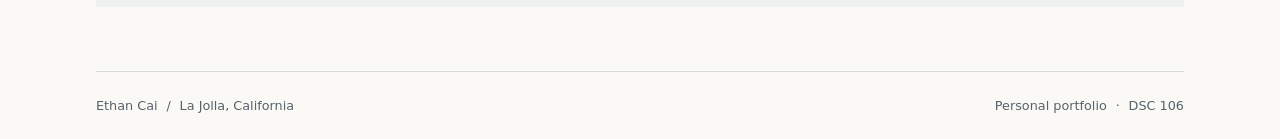
==== commit 784df9f4: "Complete Lab 4 data-driven portfolio" ====
--- a/index.html
+++ b/index.html
@@ -7,6 +7,7 @@
   <title>Ethan Cai: Personal site and portfolio</title>
   <link rel="stylesheet" href="style.css">
   <script type="module" src="global.js"></script>
+  <script type="module" src="index.js"></script>
 </head>
 <body>
   <a class="skip-link" href="#main">Skip to main content</a>
@@ -42,25 +43,21 @@
     </div>
     <a class="text-link" href="projects/index.html">View all projects <span aria-hidden="true">→</span></a>
   </div>
-  <div class="project-grid">
-  <article class="project-card">
-    <p class="eyebrow">01 / NLP research</p>
-    <h3><a href="projects/index.html#ner">Named Entity Recognition in Chinese Fiction</a></h3>
-    <p>A six-type NER study on a long Chinese web novel. A two-stage Chinese RoBERTa tagger reached 90.8% strict entity-level F1 on a held-out, silver-standard test set.</p>
-    <p class="tools">Python, PyTorch, Chinese RoBERTa</p>
-  </article>
-  <article class="project-card">
-    <p class="eyebrow">02 / Time-series research</p>
-    <h3><a href="projects/index.html#crypto">Intraday Crypto Prediction and Time-Series Evaluation</a></h3>
-    <p>A minute-level pipeline for five crypto assets at 1-, 5-, and 15-minute horizons, evaluated with chronological splits and cost-aware backtests.</p>
-    <p class="tools">Python, LightGBM, Logistic Regression</p>
-  </article>
-  <article class="project-card">
-    <p class="eyebrow">03 / Predictive modeling</p>
-    <h3><a href="projects/index.html#pubg">PUBG Match Placement Prediction</a></h3>
-    <p>LightGBM modeling on 1.5 million player records and 51 features, with grouped validation and a CatBoost ensemble.</p>
-    <p class="tools">Python, LightGBM, CatBoost</p>
-  </article>
+  <div class="projects" aria-live="polite" aria-busy="true">
+    <p class="loading-message">Loading projects...</p>
+  </div>
+  <noscript><p>Enable JavaScript to load projects and GitHub statistics.</p></noscript>
+</section>
+<section class="github-profile" aria-labelledby="github-heading">
+  <div class="section-heading">
+    <div>
+      <p class="eyebrow">Open source</p>
+      <h2 id="github-heading">GitHub activity</h2>
+    </div>
+    <a class="text-link" href="https://github.com/gyjdb">@gyjdb on GitHub</a>
+  </div>
+  <div id="profile-stats" aria-live="polite" aria-busy="true">
+    <p class="loading-message">Loading GitHub statistics...</p>
   </div>
 </section>
 <section class="background-strip" aria-labelledby="background-heading">
--- a/style.css
+++ b/style.css
@@ -205,3 +205,25 @@
   .resume-entry { break-inside: avoid; }
 }
 
+
+
+/* Lab 4: shared project cards and live GitHub statistics. */
+.home-work .projects { grid-template-columns: repeat(3, minmax(0, 1fr)); }
+.projects h3 { margin: 0; font-size: 1.15rem; font-weight: 600; letter-spacing: -.015em; }
+.projects h3 a { color: inherit; text-decoration: none; }
+.projects h3 a:hover { text-decoration: underline; }
+.loading-message, .empty-message, .status-message { color: var(--muted); }
+.projects > .loading-message, .projects > .empty-message { grid-column: 1 / -1; }
+.github-profile { margin-top: 3rem; padding-top: 2.3rem; border-top: 1px solid var(--rule); }
+#profile-stats dl { display: grid; grid-template-columns: repeat(4, minmax(0, 1fr)); gap: 1.25rem; }
+#profile-stats dl > div { min-width: 0; border-top: 2px solid var(--accent); padding-top: 1rem; }
+#profile-stats dt { color: var(--muted); font-size: .9rem; }
+#profile-stats dd { margin: .45rem 0 0; font-size: clamp(1.6rem, 3vw, 2.4rem); line-height: 1.2; font-variant-numeric: tabular-nums; }
+
+@media (max-width: 35rem) {
+  #profile-stats dl { grid-template-columns: repeat(2, minmax(0, 1fr)); }
+}
+
+@media (max-width: 48rem) {
+  .home-work .projects { grid-template-columns: 1fr; }
+}
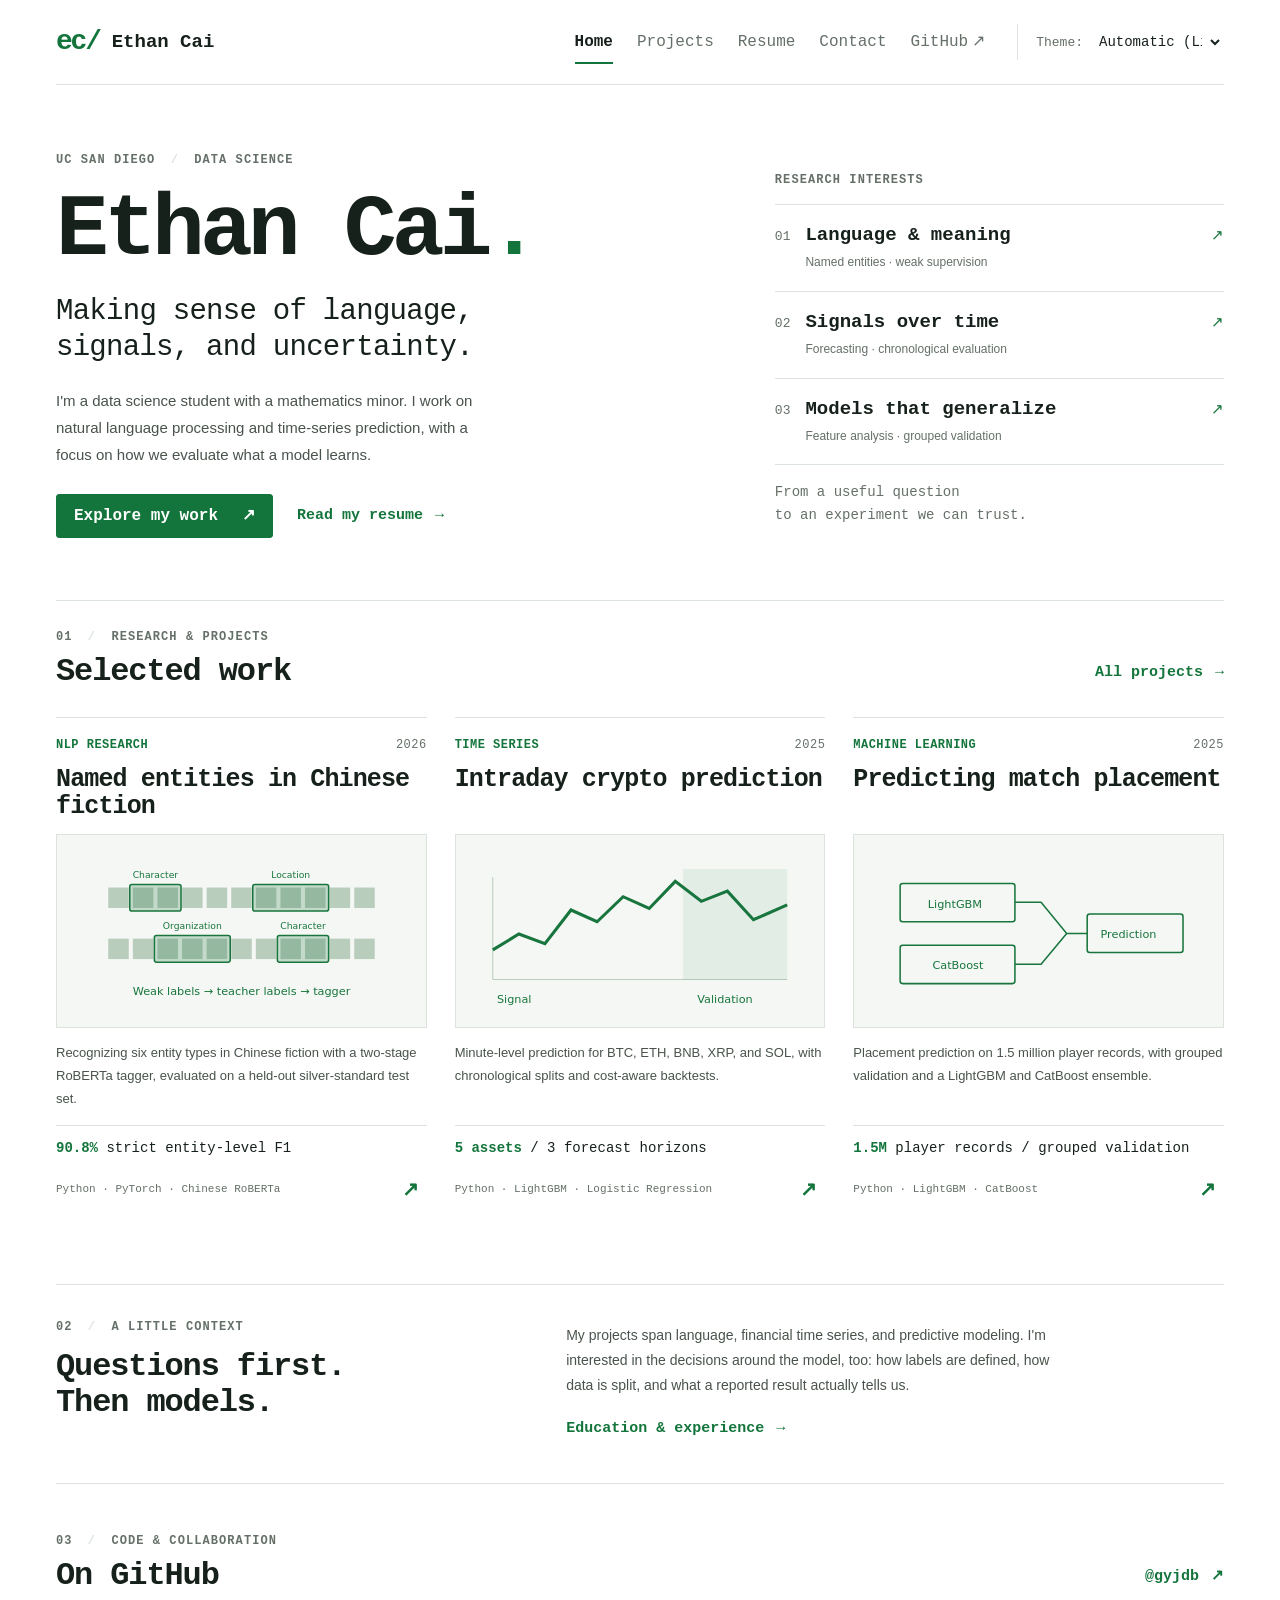
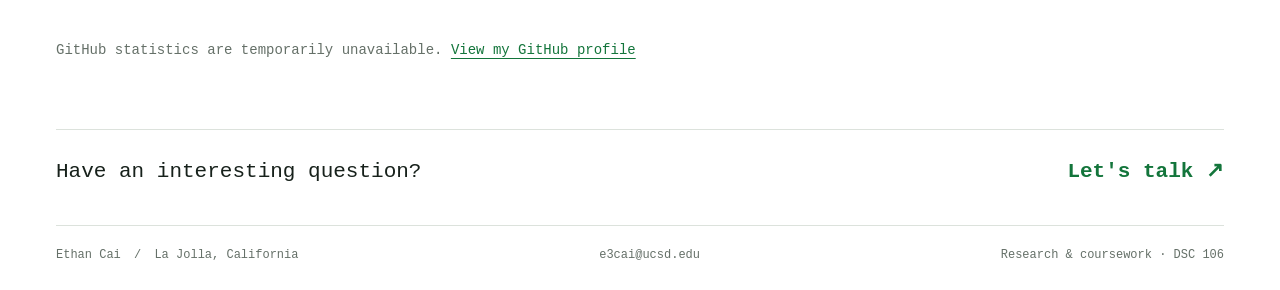
==== commit 82139a39: "Redesign research portfolio and add project archive filters" ====
--- a/index.html
+++ b/index.html
@@ -3,8 +3,9 @@
 <head>
   <meta charset="utf-8">
   <meta name="viewport" content="width=device-width, initial-scale=1">
-  <meta name="description" content="Ethan Cai is a Data Science student at UC San Diego. Explore his projects, experience, and resume.">
-  <title>Ethan Cai: Personal site and portfolio</title>
+  <meta name="description" content="Ethan Cai — data science, language models, and time-series research at UC San Diego.">
+  <title>Ethan Cai — Research &amp; Projects</title>
+  <link rel="preload" href="fonts/inconsolata-latin.woff2" as="font" type="font/woff2" crossorigin>
   <link rel="stylesheet" href="style.css">
   <script type="module" src="global.js"></script>
   <script type="module" src="index.js"></script>
@@ -12,64 +13,52 @@
 <body>
   <a class="skip-link" href="#main">Skip to main content</a>
   <header class="site-header">
-    <a class="wordmark" href="index.html" aria-label="EC: Ethan Cai, home">EC<span aria-hidden="true">.</span></a>
+    <a class="wordmark" href="./" aria-label="Ethan Cai, home"><span class="wordmark-symbol" aria-hidden="true">ec/</span><span>Ethan Cai</span></a>
   </header>
   <main id="main">
-<section class="hero" aria-labelledby="intro-heading">
-  <div class="hero-copy">
-    <p class="eyebrow">Data science / UC San Diego</p>
-    <h1 id="intro-heading">Ethan Cai<span class="accent">.</span></h1>
-    <p class="hero-subtitle">Machine learning.<br>NLP &amp; time-series research.</p>
-    <p>I’m Ethan (Yucheng) Cai, a Data Science student at UC San Diego with a minor in Mathematics. My recent work covers named entity recognition, intraday time-series prediction, and predictive modeling, with an emphasis on careful evaluation.</p>
-    <div class="actions">
-      <a class="button" href="projects/index.html">Explore my projects <span aria-hidden="true">→</span></a>
-      <a class="text-link" href="resume/index.html">Read my resume <span aria-hidden="true">→</span></a>
-    </div>
-  </div>
-  <figure class="hero-image">
-    <img src="images/hubble-deep-field.jpg" width="1000" height="872"
-         alt="A Hubble deep-field photograph with many small white, orange, and blue galaxies scattered across a dark sky.">
-    <figcaption>
-      Hubble deep field <span aria-hidden="true">/</span> NASA, via
-      <a href="https://scikit-image.org/docs/stable/api/skimage.data.html#skimage.data.hubble_deep_field">scikit-image</a>
-    </figcaption>
-  </figure>
-</section>
-<section class="home-work" aria-labelledby="work-heading">
-  <div class="section-heading">
-    <div>
-      <p class="eyebrow">Research &amp; projects</p>
-      <h2 id="work-heading">Selected work</h2>
-    </div>
-    <a class="text-link" href="projects/index.html">View all projects <span aria-hidden="true">→</span></a>
-  </div>
-  <div class="projects" aria-live="polite" aria-busy="true">
-    <p class="loading-message">Loading projects...</p>
-  </div>
-  <noscript><p>Enable JavaScript to load projects and GitHub statistics.</p></noscript>
-</section>
-<section class="github-profile" aria-labelledby="github-heading">
-  <div class="section-heading">
-    <div>
-      <p class="eyebrow">Open source</p>
-      <h2 id="github-heading">GitHub activity</h2>
-    </div>
-    <a class="text-link" href="https://github.com/gyjdb">@gyjdb on GitHub</a>
-  </div>
-  <div id="profile-stats" aria-live="polite" aria-busy="true">
-    <p class="loading-message">Loading GitHub statistics...</p>
-  </div>
-</section>
-<section class="background-strip" aria-labelledby="background-heading">
-  <h2 id="background-heading">A foundation in data &amp; mathematics.</h2>
-  <p>B.S. in Data Science · Minor in Mathematics<br>University of California, San Diego · Expected 2028</p>
-  <a class="text-link" href="resume/index.html#education">Education &amp; experience <span aria-hidden="true">→</span></a>
-</section>
+    <section class="hero" aria-labelledby="intro-heading">
+      <div class="hero-copy">
+        <p class="eyebrow">UC San Diego <span aria-hidden="true">/</span> Data Science</p>
+        <h1 id="intro-heading">Ethan Cai<span class="accent">.</span></h1>
+        <p class="hero-subtitle">Making sense of language,<br>signals, and uncertainty.</p>
+        <p class="hero-description">I'm a data science student with a mathematics minor. I work on natural language processing and time-series prediction, with a focus on how we evaluate what a model learns.</p>
+        <div class="actions">
+          <a class="button" href="projects/">Explore my work <span aria-hidden="true">↗</span></a>
+          <a class="text-link" href="resume/">Read my resume <span aria-hidden="true">→</span></a>
+        </div>
+      </div>
+      <aside class="research-focus" aria-labelledby="focus-heading">
+        <h2 id="focus-heading" class="eyebrow">Research interests</h2>
+        <a href="projects/#ner"><span class="focus-number">01</span><span><strong>Language &amp; meaning</strong><small>Named entities · weak supervision</small></span><span aria-hidden="true">↗</span></a>
+        <a href="projects/#crypto"><span class="focus-number">02</span><span><strong>Signals over time</strong><small>Forecasting · chronological evaluation</small></span><span aria-hidden="true">↗</span></a>
+        <a href="projects/#pubg"><span class="focus-number">03</span><span><strong>Models that generalize</strong><small>Feature analysis · grouped validation</small></span><span aria-hidden="true">↗</span></a>
+        <p class="focus-note">From a useful question<br>to an experiment we can trust.</p>
+      </aside>
+    </section>
+
+    <section class="home-work" aria-labelledby="work-heading">
+      <div class="section-heading">
+        <div><p class="eyebrow">01 <span aria-hidden="true">/</span> Research &amp; projects</p><h2 id="work-heading">Selected work</h2></div>
+        <a class="text-link" href="projects/">All projects <span aria-hidden="true">→</span></a>
+      </div>
+      <div class="projects" aria-live="polite" aria-busy="true"><p class="loading-message">Loading projects...</p></div>
+      <noscript><p>Enable JavaScript to load projects and GitHub statistics.</p></noscript>
+    </section>
+
+    <section class="about-strip" aria-labelledby="about-heading">
+      <div><p class="eyebrow">02 <span aria-hidden="true">/</span> A little context</p><h2 id="about-heading">Questions first. <br>Then models.</h2></div>
+      <div class="about-copy"><p>My projects span language, financial time series, and predictive modeling. I'm interested in the decisions around the model, too: how labels are defined, how data is split, and what a reported result actually tells us.</p><a class="text-link" href="resume/">Education &amp; experience <span aria-hidden="true">→</span></a></div>
+    </section>
+
+    <section class="github-profile" aria-labelledby="github-heading">
+      <div class="section-heading">
+        <div><p class="eyebrow">03 <span aria-hidden="true">/</span> Code &amp; collaboration</p><h2 id="github-heading">On GitHub</h2></div>
+        <a class="text-link" href="https://github.com/gyjdb">@gyjdb <span aria-hidden="true">↗</span></a>
+      </div>
+      <div id="profile-stats" aria-live="polite" aria-busy="true"><p class="loading-message">Loading GitHub statistics...</p></div>
+    </section>
+    <section class="contact-strip" aria-label="Get in touch"><p>Have an interesting question?</p><a href="contact/">Let's talk <span aria-hidden="true">↗</span></a></section>
   </main>
-  <footer class="site-footer">
-    <p>Ethan Cai <span aria-hidden="true">/</span> La Jolla, California</p>
-    <p>Personal portfolio <span aria-hidden="true">·</span> DSC 106</p>
-  </footer>
+  <footer class="site-footer"><p>Ethan Cai <span aria-hidden="true">/</span> La Jolla, California</p><a href="mailto:e3cai@ucsd.edu">e3cai@ucsd.edu</a><p>Research &amp; coursework · DSC 106</p></footer>
 </body>
 </html>
-
--- a/style.css
+++ b/style.css
@@ -1,229 +1,264 @@
+@font-face {
+  font-family: Inconsolata; font-style: normal; font-weight: 200 900; font-display: swap;
+  src: url("fonts/inconsolata-latin.woff2") format("woff2");
+}
 :root {
   color-scheme: light dark;
-  --paper: light-dark(#faf9f6, #141e26);
-  --ink: light-dark(#202c36, #edf2f4);
-  --muted: light-dark(#57636b, #afbdc7);
-  --color-accent: light-dark(#22566f, #8fcde8);
-  --accent: var(--color-accent);
-  accent-color: var(--color-accent);
-  --rule: light-dark(#d6dbdb, #3b4b56);
-  --soft: light-dark(#edf1ef, #20303b);
-  --field: light-dark(#ffffff, #1b2832);
-  --button-text: light-dark(#ffffff, #141e26);
-  --button-hover: light-dark(#173e52, #b2e0f2);
-}
-
+  --paper: light-dark(#fff, #121713);
+  --ink: light-dark(#17211b, #eaf0e9);
+  --text: light-dark(#49534b, #b8c3b9);
+  --muted: light-dark(#657068, #9eaca0);
+  --accent: light-dark(#13753b, #88d8a3);
+  --accent-hover: light-dark(#0e5c2e, #b0edc2);
+  --line: light-dark(#dce2dc, #354038);
+  --soft: light-dark(#f6f8f5, #1b231d);
+  --selected: light-dark(#eaf4ec, #21382a);
+  --field: light-dark(#fff, #172019);
+  --button-text: light-dark(#fff, #112317);
+  --mono: Inconsolata, ui-monospace, Consolas, monospace;
+  --sans: -apple-system, BlinkMacSystemFont, "Segoe UI", sans-serif;
+}
 * { box-sizing: border-box; }
-
-/* Declared before the component rules so .button and form styles can still set size and weight. */
-input, textarea, button, select { font: inherit; }
-
-body {
-  font: 100%/1.5 system-ui;
-  color: var(--ink);
-  background: var(--paper);
-  max-width: 74rem;
-  min-height: 100vh;
-  margin: 0 auto;
-  padding: 0 clamp(1rem, 4vw, 3rem);
-  display: flex;
-  flex-direction: column;
-  overflow-wrap: break-word;
-}
-
+html { scroll-padding-top: 24px; }
+body { margin: 0 auto; max-width: 1248px; padding: 0 40px; min-height: 100vh; display: flex; flex-direction: column; font: 15px/1.65 var(--sans); color: var(--text); background: var(--paper); -webkit-font-smoothing: antialiased; overflow-wrap: break-word; }
 main { flex: 1; }
-
-h1, h2, h3, p, figure, dl { margin: 0; }
-
-h1, h2, h3, h4, h5, h6 { line-height: 1.1; text-wrap: balance; }
-
-h1, h2 { font-family: Georgia, 'Times New Roman', serif; font-weight: 400; }
-
-h1 { font-size: clamp(3rem, 7vw, 5.8rem); letter-spacing: -0.06em; }
-h2 { font-size: clamp(1.9rem, 3vw, 2.45rem); letter-spacing: -0.035em; }
-h3 { font-size: 1.15rem; font-weight: 620; }
-
-p + p { margin-top: 1rem; }
-ul { padding-left: 1.3rem; margin: 1rem 0 0; }
-li + li { margin-top: .65rem; }
-a { color: var(--accent); text-underline-offset: .22em; }
-a:hover { text-decoration-thickness: 2px; }
-a, button, input, textarea, select { -webkit-tap-highlight-color: transparent; }
-:focus-visible { outline: 3px solid var(--accent); outline-offset: 4px; }
-
-img { display: block; max-width: 100%; height: auto; }
+h1,h2,h3,h4,p,figure,dl { margin: 0; }
+h1,h2,h3 { color: var(--ink); font-family: var(--mono); font-weight: 600; }
+h1 { font-size: clamp(48px, 6vw, 72px); line-height: 1; letter-spacing: -.055em; }
+h2 { font-size: 32px; line-height: 1.15; letter-spacing: -.035em; }
+h3 { font-size: 24px; line-height: 1.15; letter-spacing: -.025em; }
+a { color: var(--accent); text-underline-offset: 4px; }
+a:hover { color: var(--accent-hover); }
+a,button,input,select,textarea { -webkit-tap-highlight-color: transparent; }
+button,input,select,textarea { font: inherit; }
+button,a,select { touch-action: manipulation; }
+button { cursor: pointer; }
+:focus-visible { outline: 2px solid var(--accent); outline-offset: 5px; }
+img { max-width: 100%; display: block; height: auto; }
+[hidden] { display: none !important; }
 .accent { color: var(--accent); }
-.eyebrow { font-size: .72rem; font-weight: 650; letter-spacing: .12em; text-transform: uppercase; color: var(--accent); }
-.meta, .tools { color: var(--muted); font-size: .9rem; }
-.tools { font-weight: 550; }
-.text-link { font-size: .9rem; font-weight: 600; }
-
-.skip-link { position: absolute; top: .7rem; left: 1rem; padding: .75rem; background: var(--paper); transform: translateY(-180%); z-index: 5; }
-.skip-link:focus { transform: translateY(0); }
+.eyebrow { font: 600 12px/1.5 var(--mono); text-transform: uppercase; letter-spacing: .09em; color: var(--muted); }
+.eyebrow > span { margin-inline: 7px; color: var(--line); }
+.text-link { font: 600 15px/1.4 var(--mono); text-decoration: none; display: inline-flex; align-items: center; gap: 12px; padding-block: 8px; }
+.text-link:hover { text-decoration: underline; }
+.button,button[type=submit] { border: 1px solid var(--accent); background: var(--accent); color: var(--button-text); border-radius: 3px; min-height: 44px; padding: 10px 17px; display: inline-flex; align-items: center; justify-content: space-between; gap: 24px; text-decoration: none; font: 600 16px/1.4 var(--mono); }
+.button:hover,button[type=submit]:hover { background: var(--accent-hover); color: var(--button-text); }
 .visually-hidden { position: absolute; width: 1px; height: 1px; margin: -1px; padding: 0; overflow: hidden; clip-path: inset(50%); white-space: nowrap; border: 0; }
-
-.color-scheme { position: absolute; top: 1rem; right: 1rem; display: flex; align-items: center; gap: .55rem; color: var(--muted); font-size: .8rem; }
-.color-scheme select { min-height: 2rem; padding: .3rem .5rem; border: 1px solid var(--muted); border-radius: 3px; color: var(--ink); background: var(--field); cursor: pointer; }
-.site-header { display: flex; align-items: baseline; gap: 2rem; padding-top: 3.75rem; }
-.wordmark { font-size: 1.5rem; letter-spacing: -.075em; font-weight: 750; text-decoration: none; color: var(--ink); }
-.wordmark span { color: var(--accent); }
-.site-header nav { --border-color: oklch(50% 10% 200 / 40%); display: flex; flex: 1; min-width: 0; margin-bottom: 1.5rem; border-bottom: 1px solid var(--border-color); }
-.site-header nav a { flex: 1; min-width: 0; padding: .5em; color: inherit; text-align: center; text-decoration: none; font-size: .9rem; }
-.site-header nav a.current { border-bottom: .4em solid var(--border-color); padding-bottom: .1em; font-weight: 650; }
-.site-header nav a:hover { border-bottom: .4em solid var(--color-accent); padding-bottom: .1em; background: color-mix(in oklch, var(--color-accent) 12%, var(--paper)); }
-.site-footer { margin-top: 4rem; padding: 1.5rem 0; border-top: 1px solid var(--rule); display: flex; flex-wrap: wrap; justify-content: space-between; gap: .5rem 1.5rem; color: var(--muted); font-size: .8rem; }
-.site-footer p { margin: 0; }
-.site-footer span { margin: 0 .3rem; }
-
-.hero { padding: 4rem 0 3.5rem; display: flex; gap: 3.5rem; align-items: center; }
-.hero-copy { flex: 1.2; min-width: 0; }
-.hero h1 { margin: .85rem 0 1.2rem; }
-.hero-subtitle { font-size: clamp(1.2rem, 2.1vw, 1.55rem); line-height: 1.35; font-weight: 450; }
-.hero-copy > p:not(.eyebrow):not(.hero-subtitle) { max-width: 47ch; color: var(--muted); font-size: .95rem; }
-.hero-image { flex: 1; min-width: 0; }
-.hero-image img { width: 100%; border: 1px solid var(--ink); }
-figcaption { margin-top: .65rem; color: var(--muted); font-size: .8rem; }
-figcaption span { margin: 0 .3rem; }
-.actions { display: flex; flex-wrap: wrap; align-items: center; gap: 1rem 1.4rem; margin-top: 1.7rem; }
-.button, button { display: inline-flex; align-items: center; justify-content: center; gap: 1.1rem; min-height: 2.8rem; padding: .72rem 1.15rem; border: 1px solid var(--accent); border-radius: 3px; color: var(--button-text); background: var(--accent); text-decoration: none; font-size: .9rem; font-weight: 550; cursor: pointer; }
-.button:hover, button:hover { background: var(--button-hover); border-color: var(--button-hover); }
-.home-work { border-top: 1px solid var(--rule); padding-top: 2.3rem; }
-.section-heading { display: flex; align-items: end; justify-content: space-between; gap: 1rem; margin-bottom: 1.8rem; }
-.section-heading h2 { margin-top: .45rem; }
-.project-grid { display: grid; grid-template-columns: repeat(3, minmax(0, 1fr)); gap: 1.8rem; }
-.project-card { display: grid; grid-template-rows: subgrid; grid-row: span 4; row-gap: .8rem; min-width: 0; padding-top: 1.25rem; border-top: 2px solid var(--accent); }
-.project-card h3 { font-size: 1.1rem; }
-.project-card h3 a { text-decoration: none; color: var(--ink); }
-.project-card h3 a:hover { text-decoration: underline; }
-.project-card > p:not(.eyebrow) { font-size: .9rem; color: var(--muted); }
-.project-card > p.tools { font-size: .8rem; }
-.background-strip { margin-top: 3rem; padding: 1.65rem; background: var(--soft); display: flex; align-items: center; justify-content: space-between; gap: 1.5rem; }
-.background-strip h2 { flex: 1; font-size: 1.65rem; max-width: 16ch; }
-.background-strip p { margin: 0; font-size: .9rem; color: var(--muted); }
-
-.page-intro { padding: 3rem 0 2.5rem; max-width: 60rem; }
-.page-intro h1 { margin: .7rem 0 1.15rem; font-size: clamp(3rem, 6vw, 4.8rem); }
-.page-intro > p:not(.eyebrow) { color: var(--muted); max-width: 66ch; }
-.project-list { max-width: 55rem; }
-.project-index { display: flex; flex-wrap: wrap; gap: .5rem 1.4rem; margin-bottom: 1.5rem; }
-.project-index a { display: inline-block; padding: .4rem 0; font-size: .9rem; }
-.project-detail { border-top: 1px solid var(--rule); padding: 2rem 0; scroll-margin-top: 1.5rem; }
-.project-detail h2 { margin: .65rem 0 .9rem; font-size: clamp(1.65rem, 3vw, 2.1rem); max-width: 35ch; }
-.project-detail .role { margin-bottom: .5rem; font-size: .94rem; }
-.project-detail .tools { margin-top: .4rem; }
-.project-summary { max-width: 68ch; margin-top: 1.1rem; }
-.project-facts { display: grid; grid-template-columns: 9rem minmax(0, 1fr); gap: 1rem 1.5rem; margin-top: 1.5rem; font-size: .94rem; }
-.project-facts dt { color: var(--accent); font-weight: 650; }
+.skip-link { position: absolute; top: -80px; left: 16px; padding: 10px; background: var(--paper); border: 2px solid var(--accent); z-index: 20; }
+.skip-link:focus { top: 8px; }
+.site-header { min-height: 85px; display: flex; align-items: center; gap: 32px; border-bottom: 1px solid var(--line); }
+.wordmark { display: flex; align-items: center; gap: 12px; font: 600 19px/1 var(--mono); text-decoration: none; white-space: nowrap; color: var(--ink); }
+.wordmark-symbol { font-weight: 800; font-size: 28px; color: var(--accent); letter-spacing: -.08em; }
+.site-header nav { display: flex; gap: 24px; margin-left: auto; align-items: stretch; }
+.site-header nav a { display: flex; align-items: center; gap: 4px; position: relative; min-height: 44px; color: var(--muted); font: 500 16px/1 var(--mono); text-decoration: none; }
+.site-header nav a:hover { color: var(--accent); }
+.site-header nav a.current { color: var(--ink); font-weight: 700; }
+.site-header nav a.current::after { content: ''; position: absolute; bottom: 0; left: 0; right: 0; height: 2px; background: var(--accent); }
+.color-scheme { display: flex; align-items: center; gap: 6px; font: 13px var(--mono); color: var(--muted); border-left: 1px solid var(--line); padding-left: 18px; }
+.color-scheme select { max-width: 135px; min-height: 36px; padding: 4px 5px; border: 1px solid transparent; border-radius: 2px; background: var(--paper); color: var(--ink); font: 14px var(--mono); cursor: pointer; }
+.color-scheme select:hover { border-color: var(--line); }
+.hero { display: grid; grid-template-columns: minmax(0,1.4fr) minmax(0,1fr); gap: 90px; padding: 66px 0 62px; }
+.hero h1 { margin: 18px 0 19px; font-size: clamp(60px,7vw,88px); }
+.hero-subtitle { font: 450 clamp(22px,2.6vw,29px)/1.25 var(--mono); letter-spacing: -.025em; color: var(--ink); }
+.hero-description { max-width: 52ch; font-size: 15px; line-height: 1.8; margin-top: 20px; }
+.actions { display: flex; align-items: center; flex-wrap: wrap; gap: 14px 24px; margin-top: 26px; }
+.research-focus { align-self: center; padding-top: 8px; }
+.research-focus > h2 { margin-bottom: 15px; }
+.research-focus > a { display: flex; gap: 15px; align-items: baseline; padding: 18px 0; border-top: 1px solid var(--line); color: var(--ink); text-decoration: none; }
+.research-focus > a > span:last-child { margin-left: auto; color: var(--accent); }
+.focus-number { font: 13px var(--mono); color: var(--muted); }
+.research-focus strong { display: block; font: 600 19px/1.25 var(--mono); }
+.research-focus small { display: block; margin-top: 6px; font: 12px/1.6 var(--sans); color: var(--muted); }
+.research-focus a:hover strong { color: var(--accent); }
+.focus-note { font: 14px/1.6 var(--mono); border-top: 1px solid var(--line); padding-top: 16px; color: var(--muted); }
+.home-work,.github-profile { border-top: 1px solid var(--line); padding-top: 27px; }
+.section-heading { display: flex; align-items: flex-end; justify-content: space-between; gap: 20px; margin-bottom: 26px; }
+.section-heading h2 { margin-top: 8px; }
+.projects { display: grid; grid-template-columns: repeat(3,minmax(0,1fr)); gap: 0 28px; }
+.projects > article { min-width: 0; display: grid; grid-template-rows: subgrid; grid-row: span 6; gap: 14px; border-top: 1px solid var(--line); padding: 20px 0 24px; margin-bottom: 14px; }
+.project-kicker { display: flex; align-items: center; justify-content: space-between; gap: 12px; font: 12px var(--mono); color: var(--muted); text-transform: uppercase; letter-spacing: .04em; }
+.project-kicker .project-category { color: var(--accent); font-weight: 700; }
+.projects h2,.projects h3 { font-size: 25px; line-height: 1.08; font-weight: 600; letter-spacing: -.035em; }
+.projects h2 a,.projects h3 a { color: inherit; text-decoration: none; }
+.projects h2 a:hover,.projects h3 a:hover { color: var(--accent); text-decoration: underline; }
+.projects img { width: 100%; aspect-ratio: 16 / 8.4; object-fit: cover; border: 1px solid var(--line); background: var(--soft); }
+.project-description { font-size: 13px; line-height: 1.75; }
+.project-result { border-top: 1px solid var(--line); padding-top: 12px; font: 500 14px/1.5 var(--mono); color: var(--ink); }
+.project-result > strong { color: var(--accent); font-weight: 700; }
+.project-footer { display: flex; gap: 12px; align-items: center; justify-content: space-between; }
+.project-footer .tools { color: var(--muted); font: 11px/1.5 var(--mono); max-width: 75%; }
+.project-footer a { font: 700 20px var(--mono); text-decoration: none; padding: 4px 8px; }
+.project-footer a:hover { background: var(--selected); }
+.project-placeholder .project-category,.project-placeholder .project-result { color: var(--muted); }
+.project-placeholder img { opacity: .65; }
+.loading-message,.empty-message,.status-message { grid-column: 1 / -1; font: 14px/1.7 var(--mono); color: var(--muted); padding: 18px 0; }
+.about-strip { margin: 40px 0 48px; padding: 33px 0 36px; border-block: 1px solid var(--line); display: grid; grid-template-columns: .85fr 1.3fr; gap: 80px; }
+.about-strip h2 { margin-top: 13px; font-size: 32px; }
+.about-copy { padding-top: 5px; max-width: 66ch; font-size: 14px; line-height: 1.8; }
+.about-copy .text-link { margin-top: 12px; }
+.github-profile { padding-top: 0; border-top: 0; }
+#profile-stats dl { display: grid; grid-template-columns: repeat(4,minmax(0,1fr)); border-block: 1px solid var(--line); }
+#profile-stats dl > div { padding: 18px 26px; border-left: 1px solid var(--line); }
+#profile-stats dl > div:first-child { border: 0; padding-left: 0; }
+#profile-stats dt { font: 13px var(--mono); color: var(--muted); }
+#profile-stats dd { margin: 5px 0 0; font: 500 32px/1.2 var(--mono); color: var(--ink); font-variant-numeric: tabular-nums; }
+.contact-strip { display: flex; align-items: center; justify-content: space-between; gap: 20px; margin-top: 48px; border-top: 1px solid var(--line); padding: 28px 0 0; font: 21px/1.3 var(--mono); color: var(--ink); }
+.contact-strip a { font-weight: 600; text-decoration: none; }
+.site-footer { display: flex; align-items: center; justify-content: space-between; flex-wrap: wrap; gap: 12px 22px; border-top: 1px solid var(--line); margin-top: 40px; padding: 20px 0 26px; font: 12px/1.6 var(--mono); color: var(--muted); }
+.site-footer a { color: inherit; text-decoration: none; }
+.site-footer a:hover { color: var(--accent); text-decoration: underline; }
+.site-footer p > span { margin: 0 6px; }
+.page-intro { padding: 56px 0 32px; max-width: 850px; }
+.page-intro h1 { margin: 14px 0 20px; }
+.page-intro > p:not(.eyebrow) { max-width: 65ch; font-size: 15px; }
+.project-total { display: inline-block; vertical-align: top; margin: 5px 0 0 14px; padding: 4px 8px; border: 1px solid var(--line); font: 500 15px/1 var(--mono); letter-spacing: 0; color: var(--muted); border-radius: 3px; }
+.project-toolbar { display: flex; flex-wrap: wrap; align-items: center; justify-content: space-between; gap: 12px; border-block: 1px solid var(--line); margin-bottom: 10px; padding: 12px 0; }
+.filter-tabs { display: flex; gap: 4px; flex-wrap: wrap; }
+.filter-tabs button { background: transparent; border: 1px solid transparent; color: var(--muted); padding: 7px 12px; min-height: 36px; font: 500 14px var(--mono); border-radius: 3px; }
+.filter-tabs button:hover { background: var(--soft); color: var(--ink); }
+.filter-tabs button[aria-pressed=true] { background: var(--selected); color: var(--accent); border-color: var(--selected); font-weight: 700; }
+.project-search { display: flex; align-items: center; gap: 8px; }
+.project-search input { width: 180px; min-height: 36px; background: var(--field); border: 1px solid var(--line); color: var(--ink); border-radius: 3px; padding: 5px 9px; font: 14px var(--mono); }
+.project-search select { min-height: 36px; max-width: 110px; padding: 5px 8px; background: var(--field); border: 1px solid var(--line); color: var(--ink); border-radius: 3px; font: 14px var(--mono); }
+.results-count { font: 12px var(--mono); color: var(--muted); padding: 6px 0 17px; }
+.project-gallery { margin-bottom: 44px; }
+.project-details-heading { border-top: 1px solid var(--line); padding-top: 28px; margin-bottom: 22px; }
+.project-study { border-top: 1px solid var(--line); scroll-margin-top: 24px; }
+.project-study:last-child { border-bottom: 1px solid var(--line); }
+.project-study > summary { cursor: pointer; padding: 19px 30px 19px 0; color: var(--ink); font: 500 20px/1.3 var(--mono); list-style: none; position: relative; }
+.project-study > summary::-webkit-details-marker { display: none; }
+.project-study > summary::after { content: '+'; position: absolute; right: 6px; color: var(--accent); }
+.project-study[open] > summary::after { content: '−'; }
+.project-study > summary .study-number { color: var(--muted); font-size: 13px; margin-right: 18px; }
+.project-detail { max-width: 840px; padding: 5px 0 30px 35px; }
+.project-detail h2 { margin: 12px 0; font-size: 28px; max-width: 38ch; }
+.meta,.tools,.role { color: var(--muted); font-size: 13px; }
+.project-detail .tools { margin-top: 5px; font-family: var(--mono); }
+.project-summary { margin-top: 22px; max-width: 68ch; font-size: 14px; }
+.project-facts { display: grid; grid-template-columns: 150px minmax(0,1fr); gap: 18px 25px; margin-top: 24px; font-size: 14px; line-height: 1.8; }
+.project-facts dt { font: 600 14px/1.8 var(--mono); color: var(--accent); }
 .project-facts dd { margin: 0; }
-.project-link { margin-top: 1.5rem; }
-.closing-link { border-top: 1px solid var(--rule); padding-top: 1.5rem; }
-.resume-intro > p.resume-name { font-size: 1.35rem; font-weight: 600; color: var(--ink); }
-.resume-intro p + p { margin-top: .5rem; }
-.resume-content { max-width: 55rem; }
-.resume-section { border-top: 1px solid var(--rule); padding: 1.8rem 0; }
-.resume-section > h2 { font-size: 1.75rem; margin-bottom: 1.3rem; }
-.resume-entry + .resume-entry { margin-top: 1.8rem; }
-.resume-entry header { display: grid; grid-template-columns: minmax(0, 1fr) auto; column-gap: 1.5rem; }
+.project-facts strong { font-weight: 600; color: var(--ink); }
+.project-link { margin-top: 24px; }
+.closing-link { margin-top: 26px; }
+.resume-intro .resume-name { color: var(--ink); font: 500 23px var(--mono); margin-bottom: 8px; }
+.resume-intro p a { color: var(--text); }
+.resume-content { max-width: 960px; }
+.resume-section { display: grid; grid-template-columns: 180px minmax(0,1fr); column-gap: 40px; border-top: 1px solid var(--line); padding: 28px 0; }
+.resume-section > h2 { grid-column: 1; font-size: 21px; margin-bottom: 20px; }
+.resume-section > article,.resume-section > dl { grid-column: 2; }
+.resume-section > article:first-of-type,.resume-section > dl:first-of-type { grid-row: 1 / span 2; }
+.resume-entry + .resume-entry { margin-top: 30px; }
+.resume-entry header { display: grid; grid-template-columns: minmax(0,1fr) auto; gap: 6px 20px; }
 .resume-entry header > :not(.meta) { grid-column: 1; }
-.resume-entry header > .meta { grid-column: 2; grid-row: 1 / span 3; text-align: right; }
-.resume-entry .role, .resume-entry .tools { margin-top: .35rem; }
-.resume-entry .meta { margin-top: .3rem; }
-.resume-entry ul { max-width: 75ch; font-size: .94rem; }
-.skills-list { display: grid; grid-template-columns: minmax(10rem, 1fr) minmax(0, 3fr); gap: 1rem 1.5rem; }
-.skills-list dt { font-weight: 650; font-size: .94rem; }
-.skills-list dd { max-width: 75ch; margin: 0; font-size: .94rem; }
-.skills-list dd:last-child { margin-bottom: 0; }
-
-.contact-layout { border-top: 1px solid var(--rule); padding-top: 2rem; display: flex; align-items: start; gap: 4rem; }
-.contact-info { flex: .85; min-width: 0; }
-.contact-info h2 { margin-bottom: 1rem; }
-.form-note { border-left: 2px solid var(--rule); padding-left: 1rem; color: var(--muted); font-size: .9rem; max-width: 43ch; }
-form { flex: 1.15; min-width: 0; display: grid; grid-template-columns: auto minmax(0, 1fr); gap: 1em; }
-form label { display: grid; grid-template-columns: subgrid; grid-column: 1 / -1; align-items: start; font-weight: 600; font-size: .9rem; }
-.label-text { padding-top: .8rem; }
-form > button, form > .meta { grid-column: 1 / -1; }
-input, textarea { min-width: 0; padding: .8rem .9rem; margin: 0; border: 1px solid var(--muted); border-radius: 3px; font-weight: 400; color: var(--ink); background: var(--field); }
-input::placeholder, textarea::placeholder { color: var(--muted); opacity: 1; }
-textarea { resize: vertical; min-height: 10rem; }
-form > .meta { margin: 0; font-size: .8rem; }
-
-/* Lab 2: each article shares the title, image, and description rows. */
-.project-gallery { margin-bottom: 3rem; }
-.project-gallery > h2, .project-details-heading { margin-bottom: 1.5rem; }
-.projects { display: grid; grid-template-columns: repeat(auto-fill, minmax(min(15em, 100%), 1fr)); gap: 1.5rem; }
-.projects > article { display: grid; grid-template-rows: subgrid; grid-row: span 3; gap: 1rem; min-width: 0; padding: 1.2rem 0; border-top: 2px solid var(--color-accent); }
-.projects h2 { margin: 0; font-family: system-ui; font-size: 1.15rem; font-weight: 600; letter-spacing: -.015em; }
-.projects h2 a { color: inherit; text-decoration: none; }
-.projects h2 a:hover { text-decoration: underline; }
-.projects img { width: 100%; aspect-ratio: 16 / 10; object-fit: cover; border: 1px solid var(--rule); }
-.projects p { margin: 0; color: var(--muted); font-size: .9rem; }
-.projects .tools { display: block; margin-top: .75rem; font-size: .8rem; }
-.projects .placeholder { border-top-color: var(--rule); }
-
-@media (max-width: 48rem) {
-  .hero { flex-direction: column; align-items: stretch; gap: 2rem; padding: 2.5rem 0; }
-  .hero-copy > p:not(.eyebrow):not(.hero-subtitle) { max-width: none; }
-  .hero-image { max-width: 32rem; }
-  .project-grid { grid-template-columns: 1fr; gap: 1.5rem; }
-  .project-facts { grid-template-columns: 1fr; gap: .3rem; }
-  .project-facts dd + dt { margin-top: .8rem; }
-  .project-card { padding-top: 1rem; }
-  .resume-entry header { grid-template-columns: 1fr; }
+.resume-entry header > .meta { grid-column: 2; grid-row: 1 / span 3; text-align: right; font: 12px/1.6 var(--mono); }
+.resume-entry h3 { font-size: 22px; }
+.resume-entry h3 a { color: inherit; text-decoration: none; }
+.resume-entry h3 a:hover { color: var(--accent); }
+.resume-entry .role { font-size: 13px; }
+.resume-entry .tools { font: 12px/1.5 var(--mono); }
+.resume-entry ul { padding-left: 18px; margin: 15px 0 0; font-size: 13px; line-height: 1.8; }
+.resume-entry li + li { margin-top: 8px; }
+.skills-list { display: grid; grid-template-columns: 140px minmax(0,1fr); gap: 14px 20px; font-size: 13px; }
+.skills-list dt { font: 600 14px/1.6 var(--mono); color: var(--ink); }
+.skills-list dd { margin: 0; }
+.contact-layout { display: grid; grid-template-columns: minmax(0,1fr) minmax(0,1.4fr); gap: 80px; border-top: 1px solid var(--line); padding: 32px 0 60px; }
+.contact-info h2 { margin-bottom: 18px; font-size: 29px; }
+.contact-info > p { margin-top: 18px; }
+.form-note { margin-top: 26px !important; font-size: 13px; line-height: 1.8; color: var(--muted); max-width: 39ch; }
+form { display: grid; grid-template-columns: 1fr; gap: 22px; }
+form label { display: grid; gap: 8px; font: 500 14px var(--mono); color: var(--ink); }
+input,textarea { background: var(--field); color: var(--ink); border: 1px solid var(--line); border-radius: 3px; padding: 12px; min-width: 0; }
+input::placeholder,textarea::placeholder { color: var(--muted); opacity: 1; }
+textarea { min-height: 180px; resize: vertical; font: 14px/1.6 var(--sans); }
+form button { justify-self: start; }
+form > .meta { margin-top: -10px; font: 12px var(--mono); }
+@media(max-width:1000px) {
+  body { padding-inline: 28px; }
+  .site-header { gap: 20px; }
+  .site-header nav { gap: 17px; }
+  .wordmark > span:last-child { display: none; }
+  .color-scheme { padding-left: 12px; }
+  .hero { gap: 45px; }
+  .projects { gap: 0 22px; }
+  .projects h2,.projects h3 { font-size: 23px; }
+  .resume-section { grid-template-columns: 145px minmax(0,1fr); column-gap: 28px; }
+}
+@media(max-width:760px) {
+  .site-header { flex-wrap: wrap; gap: 0 16px; padding-top: 19px; }
+  .wordmark > span:last-child { display: block; }
+  .color-scheme { margin-left: auto; border-left: 0; padding-left: 0; }
+  .site-header nav { order: 3; margin: 14px 0 0; width: 100%; gap: 0; justify-content: space-between; }
+  .site-header nav a { min-height: 46px; font-size: 16px; }
+  .hero { grid-template-columns: 1fr; gap: 38px; padding: 43px 0; }
+  .hero h1 { font-size: 68px; }
+  .hero-description { max-width: 58ch; }
+  .research-focus { padding-top: 0; }
+  .research-focus > a { padding: 14px 0; }
+  .focus-note { display: none; }
+  .projects { grid-template-columns: repeat(2,minmax(0,1fr)); }
+  .home-work .projects { grid-template-columns: 1fr; }
+  .home-work .projects > article { grid-template-columns: minmax(0,1fr) minmax(0,1.1fr); grid-template-rows: auto auto auto auto auto; grid-row: auto; gap: 12px 22px; }
+  .home-work .project-kicker { grid-column: 2; grid-row: 1; }
+  .home-work .projects h3 { grid-column: 2; grid-row: 2; font-size: 25px; }
+  .home-work .projects img { grid-column: 1; grid-row: 1 / span 5; align-self: center; aspect-ratio: 1; }
+  .home-work .project-description,.home-work .project-result,.home-work .project-footer { grid-column: 2; }
+  .about-strip { grid-template-columns: 1fr; gap: 22px; margin: 20px 0 35px; }
+  .about-strip h2 br { display: none; }
+  .about-strip h2 br::after { content:' '; }
+  .resume-section { grid-template-columns: 1fr; }
+  .resume-section > article,.resume-section > dl { grid-column: 1; }
+  .resume-section > article:first-of-type,.resume-section > dl:first-of-type { grid-row: auto; }
   .resume-entry header > .meta { grid-column: 1; grid-row: auto; text-align: left; }
-  .skills-list { grid-template-columns: 1fr; gap: .3rem; }
-  .skills-list dd + dt { margin-top: .8rem; }
-  .background-strip { align-items: start; flex-direction: column; gap: 1rem; }
-  .background-strip h2 { max-width: none; }
-  .contact-layout { flex-direction: column; gap: 2rem; }
-  .contact-info, form { width: 100%; }
-  .form-note { max-width: none; }
-}
-
-@media (max-width: 35rem) {
-  .site-header { align-items: stretch; flex-direction: column; gap: .5rem; padding-top: 1rem; }
-  .wordmark { align-self: start; }
-  .site-header nav a { font-size: .8rem; padding-inline: .25em; }
-  .site-header nav a > span[aria-hidden] { display: none; }
-  form { grid-template-columns: minmax(0, 1fr); }
-  .label-text { padding-top: 0; }
-  form label { row-gap: .5rem; }
-  .section-heading { align-items: start; flex-direction: column; }
-  .page-intro { padding: 2.25rem 0 2rem; }
-  .site-footer { margin-top: 2.5rem; }
-}
-
+  .contact-layout { grid-template-columns: 1fr; gap: 36px; }
+  .project-facts { grid-template-columns: 1fr; gap: 5px; }
+  .project-facts dd + dt { margin-top: 14px; }
+  #profile-stats dl > div { padding-inline: 16px; }
+  .page-intro { padding-top: 40px; }
+}
+@media(max-width:480px) {
+  body { padding-inline: 20px; }
+  .wordmark { font-size: 16px; gap: 8px; }
+  .wordmark-symbol { font-size: 25px; }
+  .color-scheme { font-size: 12px; }
+  .color-scheme select { max-width: 122px; font-size: 13px; }
+  .hero h1 { font-size: 62px; }
+  .hero-subtitle { font-size: 25px; }
+  .hero-description { font-size: 14px; }
+  .projects { grid-template-columns: 1fr; }
+  .home-work .projects > article { grid-template-columns: 1fr; grid-template-rows: subgrid; grid-row: span 6; gap: 14px; }
+  .home-work .project-kicker,.home-work .projects h3,.home-work .projects img,.home-work .project-description,.home-work .project-result,.home-work .project-footer { grid-column: auto; grid-row: auto; }
+  .home-work .projects img { aspect-ratio: 16 / 8.4; }
+  .projects h2,.projects h3 { font-size: 27px; }
+  .section-heading h2 { font-size: 29px; }
+  .section-heading .text-link { font-size: 14px; white-space: nowrap; }
+  #profile-stats dl { grid-template-columns: repeat(2,minmax(0,1fr)); }
+  #profile-stats dl > div:nth-child(3) { border-left: 0; padding-left: 0; }
+  #profile-stats dl > div:nth-child(n+3) { border-top: 1px solid var(--line); }
+  .contact-strip { font-size: 19px; align-items: flex-start; }
+  .contact-strip > p { max-width: 15ch; }
+  .contact-strip > a { white-space: nowrap; }
+  .site-footer { align-items: flex-start; flex-direction: column; gap: 5px; }
+  .project-search { width: 100%; }
+  .project-search input { width: auto; flex: 1; min-width: 0; }
+  .filter-tabs { gap: 0; }
+  .filter-tabs button { padding-inline: 10px; }
+  .project-detail { padding-left: 0; }
+  .project-study > summary { font-size: 19px; }
+  .study-number { display: block; margin-bottom: 5px; }
+  .skills-list { grid-template-columns: 1fr; gap: 4px; }
+  .skills-list dd + dt { margin-top: 14px; }
+}
 @media print {
-  html { font-size: 10pt; color-scheme: light !important; }
-  body { color: black; background: white; max-width: none; padding: 0; }
-  .site-header, .site-footer, .skip-link, .color-scheme { display: none; }
+  :root { color-scheme: light !important; }
+  html { font-size: 10pt; }
+  body { color: #000; background: #fff; max-width: none; padding: 0; }
+  .site-header,.site-footer,.skip-link,.color-scheme,.project-toolbar { display: none; }
+  .page-intro { padding-top: 0; }
+  h1 { font-size: 30pt; }
+  .resume-section { display: block; padding: 16px 0; }
+  .resume-section > h2 { font-size: 16pt; }
+  .resume-entry { break-inside: avoid; }
   a { color: inherit; text-decoration: none; }
-  .resume-intro a[href^="http"]::after { content: " (" attr(href) ")"; }
-  .page-intro { padding: 0 0 1rem; }
-  .page-intro h1 { font-size: 30pt; }
-  .resume-section { padding: 1rem 0; }
-  .resume-section > h2 { font-size: 18pt; }
-  .resume-entry { break-inside: avoid; }
-}
-
-
-
-/* Lab 4: shared project cards and live GitHub statistics. */
-.home-work .projects { grid-template-columns: repeat(3, minmax(0, 1fr)); }
-.projects h3 { margin: 0; font-size: 1.15rem; font-weight: 600; letter-spacing: -.015em; }
-.projects h3 a { color: inherit; text-decoration: none; }
-.projects h3 a:hover { text-decoration: underline; }
-.loading-message, .empty-message, .status-message { color: var(--muted); }
-.projects > .loading-message, .projects > .empty-message { grid-column: 1 / -1; }
-.github-profile { margin-top: 3rem; padding-top: 2.3rem; border-top: 1px solid var(--rule); }
-#profile-stats dl { display: grid; grid-template-columns: repeat(4, minmax(0, 1fr)); gap: 1.25rem; }
-#profile-stats dl > div { min-width: 0; border-top: 2px solid var(--accent); padding-top: 1rem; }
-#profile-stats dt { color: var(--muted); font-size: .9rem; }
-#profile-stats dd { margin: .45rem 0 0; font-size: clamp(1.6rem, 3vw, 2.4rem); line-height: 1.2; font-variant-numeric: tabular-nums; }
-
-@media (max-width: 35rem) {
-  #profile-stats dl { grid-template-columns: repeat(2, minmax(0, 1fr)); }
-}
-
-@media (max-width: 48rem) {
-  .home-work .projects { grid-template-columns: 1fr; }
-}
+}
+@media(prefers-reduced-motion:reduce) { *,*::before,*::after { scroll-behavior: auto !important; } }
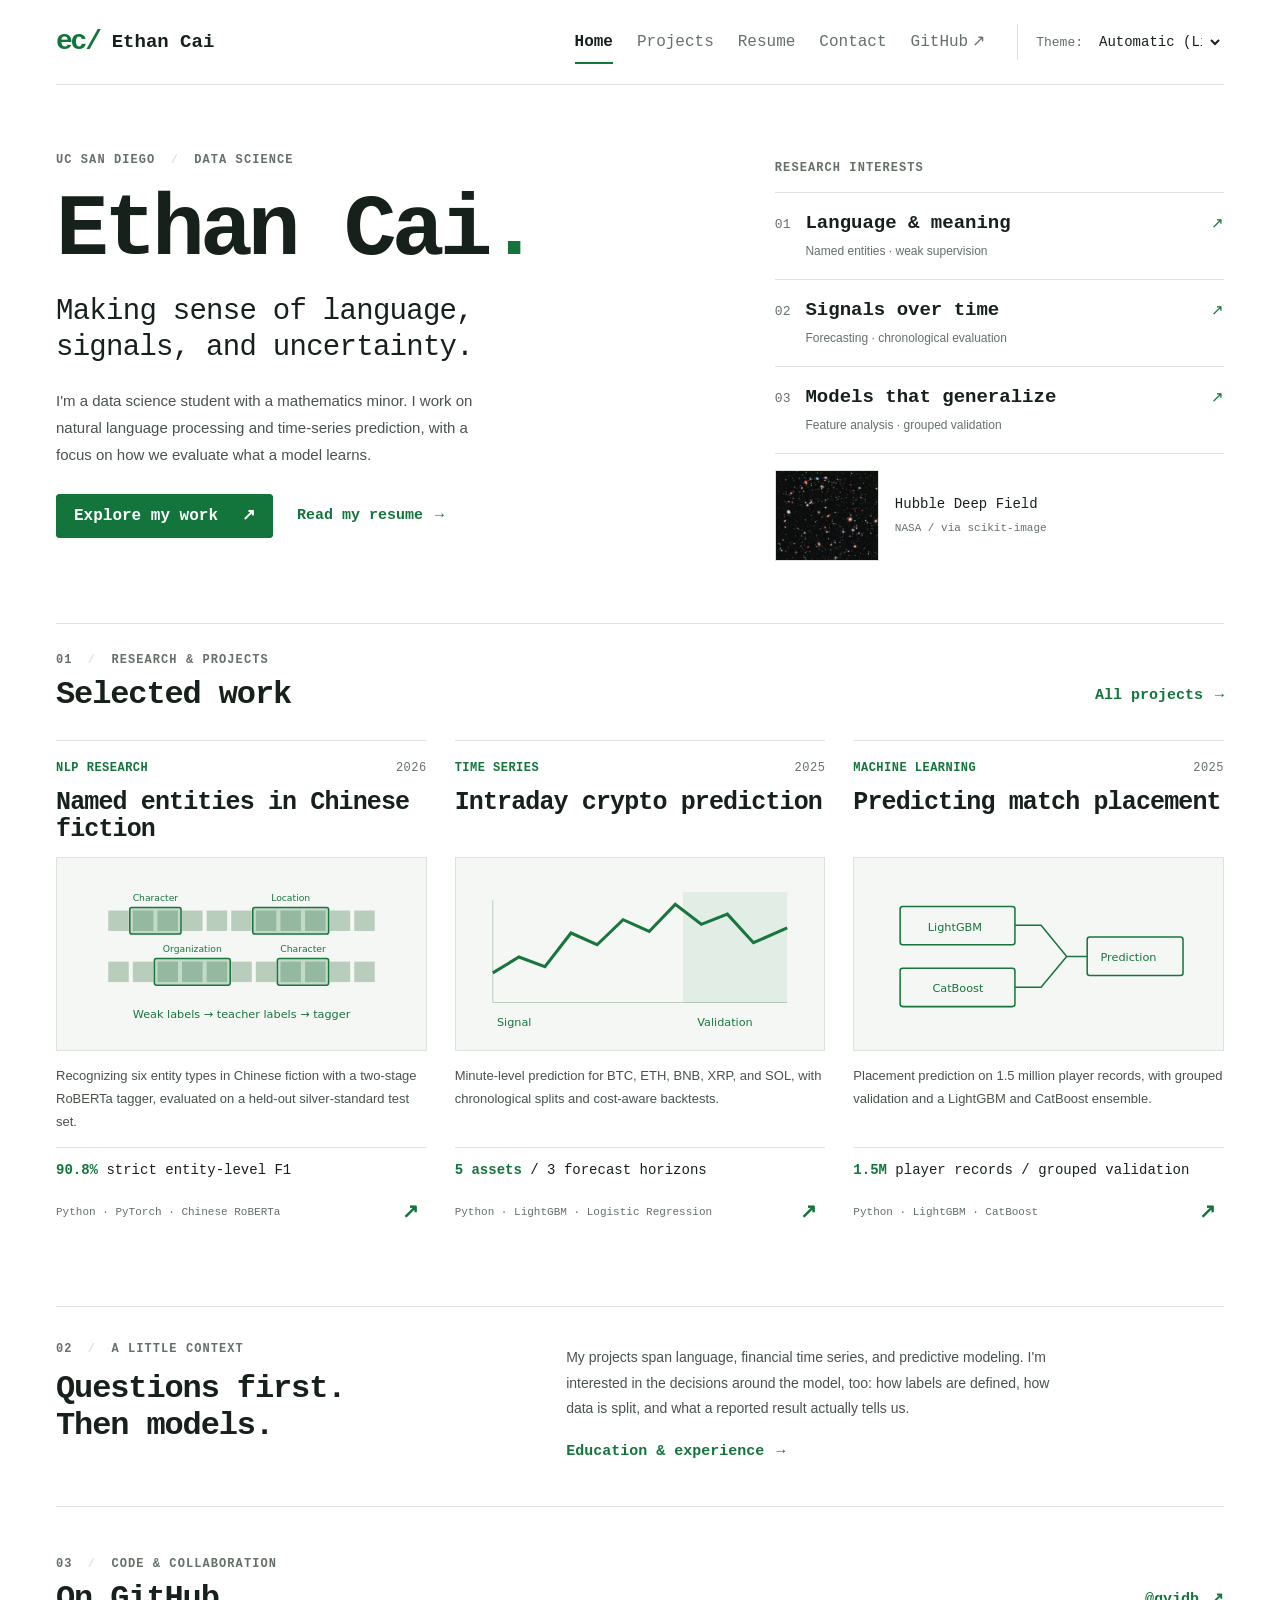
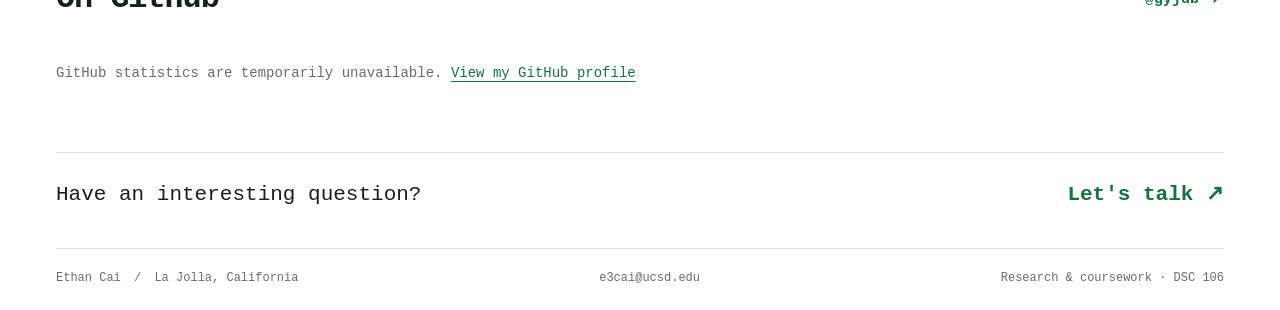
==== commit f47d3512: "Restore homepage photograph required by Lab 1" ====
--- a/index.html
+++ b/index.html
@@ -32,7 +32,10 @@
         <a href="projects/#ner"><span class="focus-number">01</span><span><strong>Language &amp; meaning</strong><small>Named entities · weak supervision</small></span><span aria-hidden="true">↗</span></a>
         <a href="projects/#crypto"><span class="focus-number">02</span><span><strong>Signals over time</strong><small>Forecasting · chronological evaluation</small></span><span aria-hidden="true">↗</span></a>
         <a href="projects/#pubg"><span class="focus-number">03</span><span><strong>Models that generalize</strong><small>Feature analysis · grouped validation</small></span><span aria-hidden="true">↗</span></a>
-        <p class="focus-note">From a useful question<br>to an experiment we can trust.</p>
+        <figure class="focus-photo">
+          <img src="images/hubble-deep-field.jpg" width="1000" height="872" alt="A Hubble deep-field photograph showing many distant galaxies scattered across a dark sky.">
+          <figcaption>Hubble Deep Field<span>NASA / via scikit-image</span></figcaption>
+        </figure>
       </aside>
     </section>
 
--- a/style.css
+++ b/style.css
@@ -70,7 +70,10 @@
 .research-focus strong { display: block; font: 600 19px/1.25 var(--mono); }
 .research-focus small { display: block; margin-top: 6px; font: 12px/1.6 var(--sans); color: var(--muted); }
 .research-focus a:hover strong { color: var(--accent); }
-.focus-note { font: 14px/1.6 var(--mono); border-top: 1px solid var(--line); padding-top: 16px; color: var(--muted); }
+.focus-photo { display: flex; align-items: center; gap: 16px; border-top: 1px solid var(--line); padding-top: 16px; }
+.focus-photo img { width: 104px; flex: 0 0 104px; height: auto; border: 1px solid var(--line); }
+.focus-photo figcaption { font: 14px/1.5 var(--mono); color: var(--ink); }
+.focus-photo figcaption span { display: block; margin-top: 5px; font-size: 11px; color: var(--muted); }
 .home-work,.github-profile { border-top: 1px solid var(--line); padding-top: 27px; }
 .section-heading { display: flex; align-items: flex-end; justify-content: space-between; gap: 20px; margin-bottom: 26px; }
 .section-heading h2 { margin-top: 8px; }
@@ -195,7 +198,6 @@
   .hero-description { max-width: 58ch; }
   .research-focus { padding-top: 0; }
   .research-focus > a { padding: 14px 0; }
-  .focus-note { display: none; }
   .projects { grid-template-columns: repeat(2,minmax(0,1fr)); }
   .home-work .projects { grid-template-columns: 1fr; }
   .home-work .projects > article { grid-template-columns: minmax(0,1fr) minmax(0,1.1fr); grid-template-rows: auto auto auto auto auto; grid-row: auto; gap: 12px 22px; }
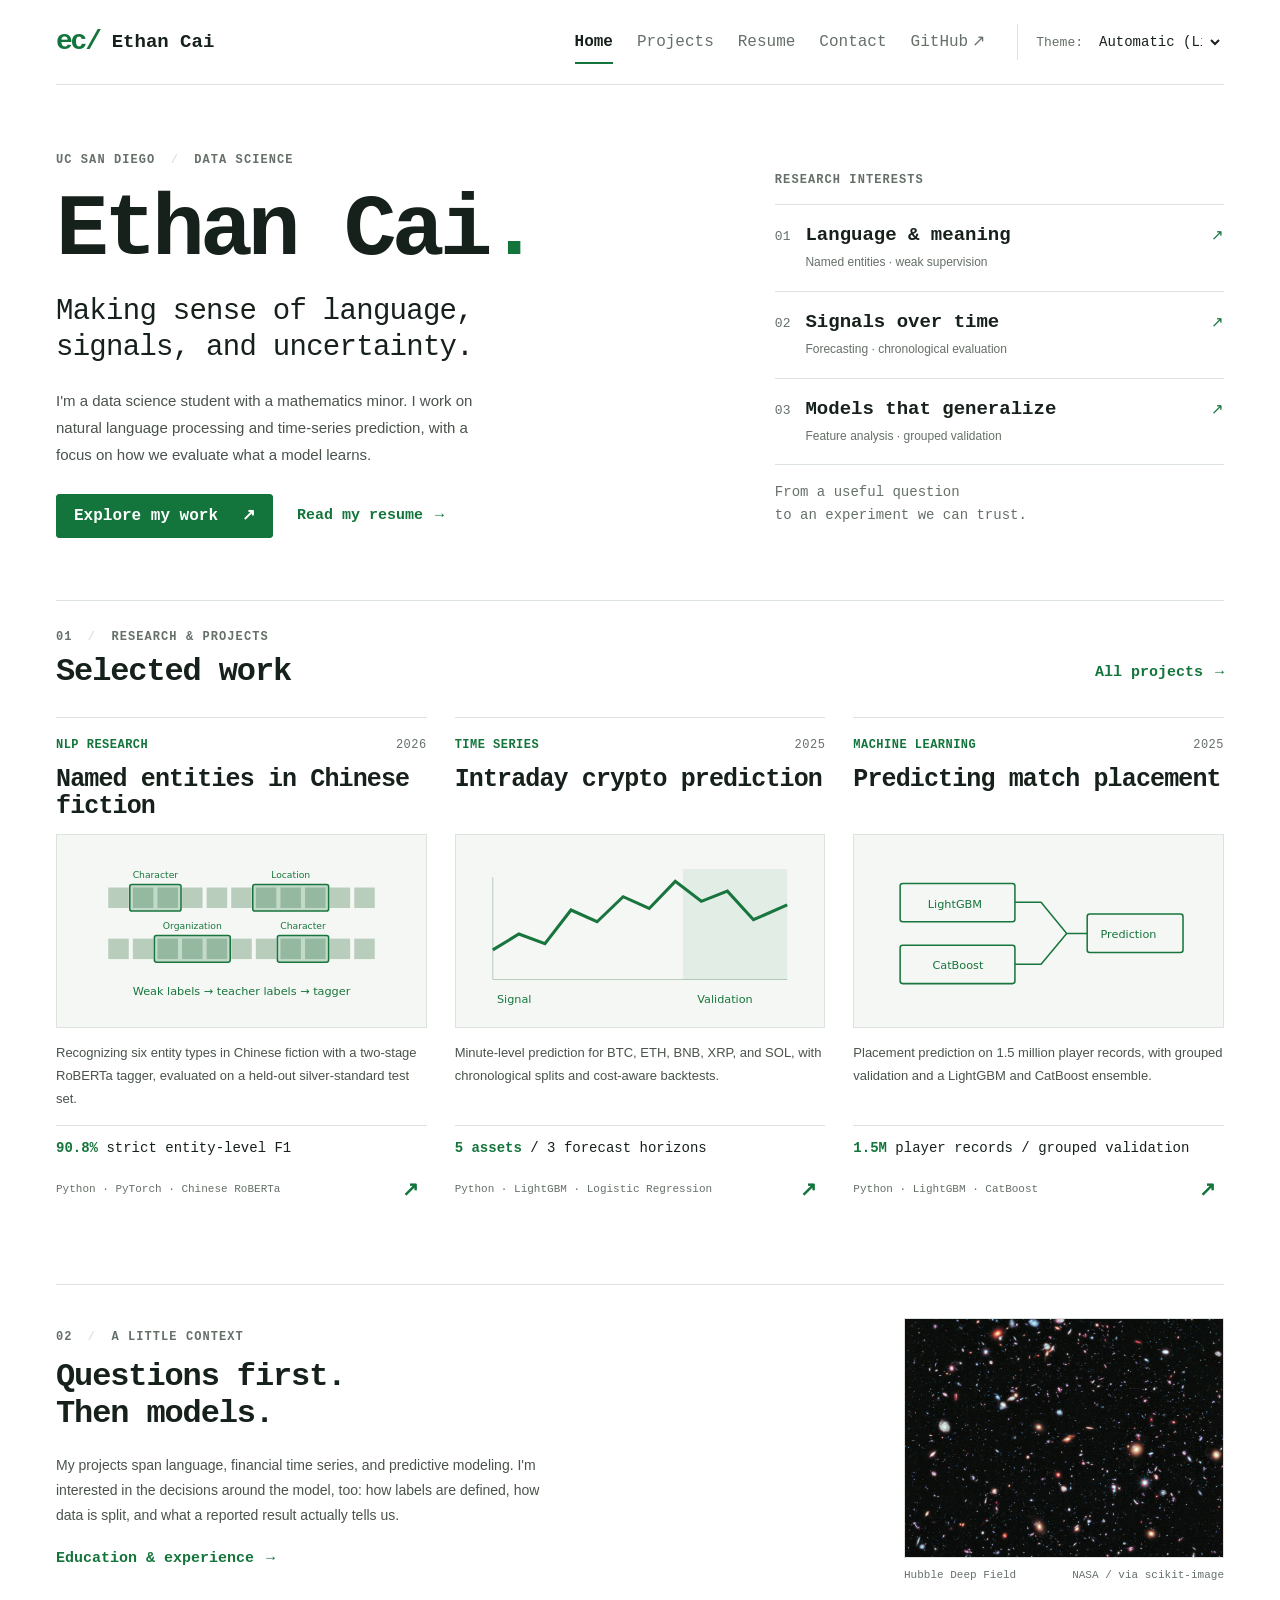
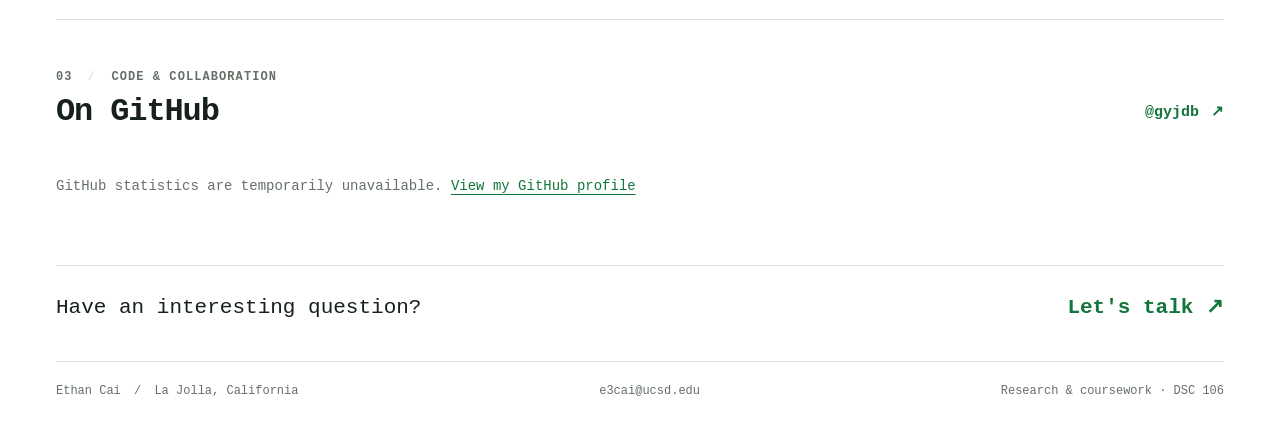
==== commit 7a8a2373: "Integrate homepage photo into the about section" ====
--- a/index.html
+++ b/index.html
@@ -32,10 +32,7 @@
         <a href="projects/#ner"><span class="focus-number">01</span><span><strong>Language &amp; meaning</strong><small>Named entities · weak supervision</small></span><span aria-hidden="true">↗</span></a>
         <a href="projects/#crypto"><span class="focus-number">02</span><span><strong>Signals over time</strong><small>Forecasting · chronological evaluation</small></span><span aria-hidden="true">↗</span></a>
         <a href="projects/#pubg"><span class="focus-number">03</span><span><strong>Models that generalize</strong><small>Feature analysis · grouped validation</small></span><span aria-hidden="true">↗</span></a>
-        <figure class="focus-photo">
-          <img src="images/hubble-deep-field.jpg" width="1000" height="872" alt="A Hubble deep-field photograph showing many distant galaxies scattered across a dark sky.">
-          <figcaption>Hubble Deep Field<span>NASA / via scikit-image</span></figcaption>
-        </figure>
+        <p class="focus-note">From a useful question<br>to an experiment we can trust.</p>
       </aside>
     </section>
 
@@ -49,8 +46,15 @@
     </section>
 
     <section class="about-strip" aria-labelledby="about-heading">
-      <div><p class="eyebrow">02 <span aria-hidden="true">/</span> A little context</p><h2 id="about-heading">Questions first. <br>Then models.</h2></div>
-      <div class="about-copy"><p>My projects span language, financial time series, and predictive modeling. I'm interested in the decisions around the model, too: how labels are defined, how data is split, and what a reported result actually tells us.</p><a class="text-link" href="resume/">Education &amp; experience <span aria-hidden="true">→</span></a></div>
+      <div class="about-copy">
+        <p class="eyebrow">02 <span aria-hidden="true">/</span> A little context</p>
+        <h2 id="about-heading">Questions first. <br>Then models.</h2>
+        <p>My projects span language, financial time series, and predictive modeling. I'm interested in the decisions around the model, too: how labels are defined, how data is split, and what a reported result actually tells us.</p><a class="text-link" href="resume/">Education &amp; experience <span aria-hidden="true">→</span></a>
+      </div>
+      <figure class="about-photo">
+        <img src="images/hubble-deep-field.jpg" width="1000" height="872" loading="lazy" alt="A Hubble deep-field photograph showing many distant galaxies scattered across a dark sky.">
+        <figcaption><span>Hubble Deep Field</span><span>NASA / via scikit-image</span></figcaption>
+      </figure>
     </section>
 
     <section class="github-profile" aria-labelledby="github-heading">
--- a/style.css
+++ b/style.css
@@ -70,10 +70,7 @@
 .research-focus strong { display: block; font: 600 19px/1.25 var(--mono); }
 .research-focus small { display: block; margin-top: 6px; font: 12px/1.6 var(--sans); color: var(--muted); }
 .research-focus a:hover strong { color: var(--accent); }
-.focus-photo { display: flex; align-items: center; gap: 16px; border-top: 1px solid var(--line); padding-top: 16px; }
-.focus-photo img { width: 104px; flex: 0 0 104px; height: auto; border: 1px solid var(--line); }
-.focus-photo figcaption { font: 14px/1.5 var(--mono); color: var(--ink); }
-.focus-photo figcaption span { display: block; margin-top: 5px; font-size: 11px; color: var(--muted); }
+.focus-note { font: 14px/1.6 var(--mono); border-top: 1px solid var(--line); padding-top: 16px; color: var(--muted); }
 .home-work,.github-profile { border-top: 1px solid var(--line); padding-top: 27px; }
 .section-heading { display: flex; align-items: flex-end; justify-content: space-between; gap: 20px; margin-bottom: 26px; }
 .section-heading h2 { margin-top: 8px; }
@@ -95,10 +92,14 @@
 .project-placeholder .project-category,.project-placeholder .project-result { color: var(--muted); }
 .project-placeholder img { opacity: .65; }
 .loading-message,.empty-message,.status-message { grid-column: 1 / -1; font: 14px/1.7 var(--mono); color: var(--muted); padding: 18px 0; }
-.about-strip { margin: 40px 0 48px; padding: 33px 0 36px; border-block: 1px solid var(--line); display: grid; grid-template-columns: .85fr 1.3fr; gap: 80px; }
+.about-strip { margin: 40px 0 48px; padding: 33px 0 36px; border-block: 1px solid var(--line); display: grid; grid-template-columns: minmax(0,1.35fr) minmax(0,.8fr); align-items: center; gap: 72px; }
 .about-strip h2 { margin-top: 13px; font-size: 32px; }
 .about-copy { padding-top: 5px; max-width: 66ch; font-size: 14px; line-height: 1.8; }
+.about-copy > p:not(.eyebrow) { margin-top: 20px; }
 .about-copy .text-link { margin-top: 12px; }
+.about-photo { width: 100%; max-width: 320px; justify-self: end; }
+.about-photo img { width: 100%; aspect-ratio: 4 / 3; object-fit: cover; border: 1px solid var(--line); }
+.about-photo figcaption { display: flex; flex-wrap: wrap; justify-content: space-between; gap: 4px 14px; margin-top: 9px; font: 11px/1.5 var(--mono); color: var(--muted); }
 .github-profile { padding-top: 0; border-top: 0; }
 #profile-stats dl { display: grid; grid-template-columns: repeat(4,minmax(0,1fr)); border-block: 1px solid var(--line); }
 #profile-stats dl > div { padding: 18px 26px; border-left: 1px solid var(--line); }
@@ -198,6 +199,7 @@
   .hero-description { max-width: 58ch; }
   .research-focus { padding-top: 0; }
   .research-focus > a { padding: 14px 0; }
+  .focus-note { display: none; }
   .projects { grid-template-columns: repeat(2,minmax(0,1fr)); }
   .home-work .projects { grid-template-columns: 1fr; }
   .home-work .projects > article { grid-template-columns: minmax(0,1fr) minmax(0,1.1fr); grid-template-rows: auto auto auto auto auto; grid-row: auto; gap: 12px 22px; }
@@ -206,6 +208,7 @@
   .home-work .projects img { grid-column: 1; grid-row: 1 / span 5; align-self: center; aspect-ratio: 1; }
   .home-work .project-description,.home-work .project-result,.home-work .project-footer { grid-column: 2; }
   .about-strip { grid-template-columns: 1fr; gap: 22px; margin: 20px 0 35px; }
+  .about-photo { max-width: none; justify-self: start; }
   .about-strip h2 br { display: none; }
   .about-strip h2 br::after { content:' '; }
   .resume-section { grid-template-columns: 1fr; }
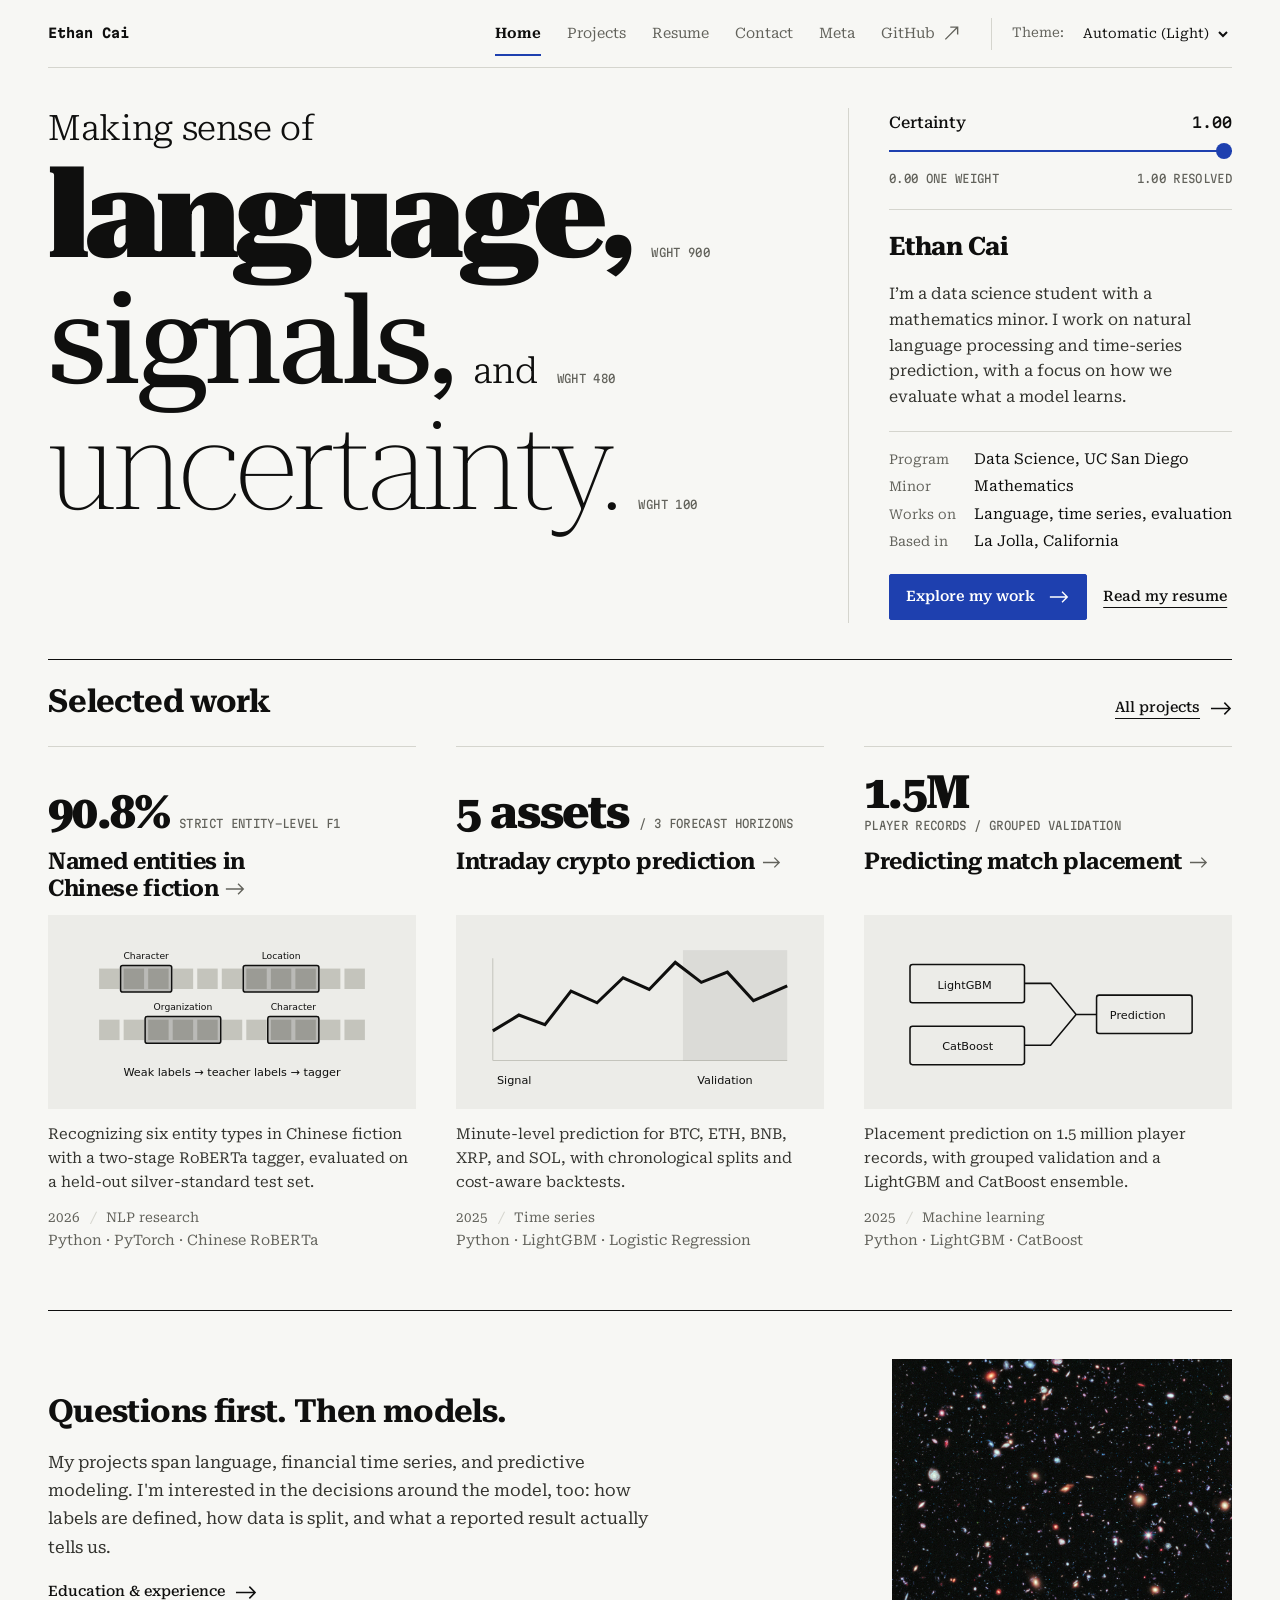
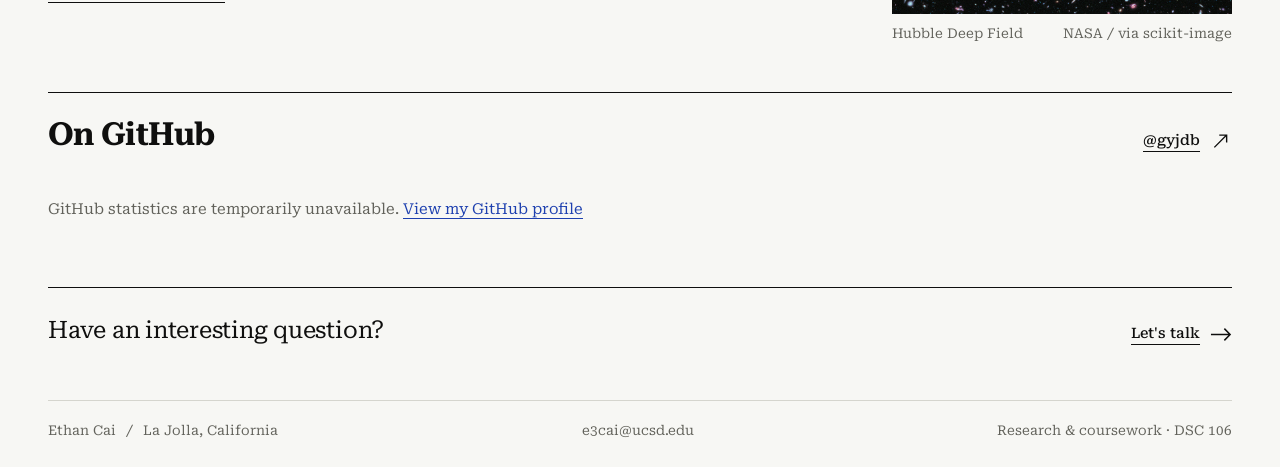
==== commit f61959f6: "Redesign the site as a type specimen Roboto Serif and Martian Mono replace Inconsolata, on a paper, " ====
--- a/index.html
+++ b/index.html
@@ -5,7 +5,8 @@
   <meta name="viewport" content="width=device-width, initial-scale=1">
   <meta name="description" content="Ethan Cai — data science, language models, and time-series research at UC San Diego.">
   <title>Ethan Cai — Research &amp; Projects</title>
-  <link rel="preload" href="fonts/inconsolata-latin.woff2" as="font" type="font/woff2" crossorigin>
+  <link rel="icon" href="favicon.svg" type="image/svg+xml">
+  <link rel="preload" href="fonts/roboto-serif-latin.woff2" as="font" type="font/woff2" crossorigin>
   <link rel="stylesheet" href="style.css">
   <script type="module" src="global.js"></script>
   <script type="module" src="index.js"></script>
@@ -13,33 +14,44 @@
 <body>
   <a class="skip-link" href="#main">Skip to main content</a>
   <header class="site-header">
-    <a class="wordmark" href="./" aria-label="Ethan Cai, home"><span class="wordmark-symbol" aria-hidden="true">ec/</span><span>Ethan Cai</span></a>
+    <a class="wordmark" href="./" aria-label="Ethan Cai, home">Ethan Cai</a>
   </header>
   <main id="main">
-    <section class="hero" aria-labelledby="intro-heading">
-      <div class="hero-copy">
-        <p class="eyebrow">UC San Diego <span aria-hidden="true">/</span> Data Science</p>
-        <h1 id="intro-heading">Ethan Cai<span class="accent">.</span></h1>
-        <p class="hero-subtitle">Making sense of language,<br>signals, and uncertainty.</p>
-        <p class="hero-description">I'm a data science student with a mathematics minor. I work on natural language processing and time-series prediction, with a focus on how we evaluate what a model learns.</p>
+    <section class="specimen" aria-labelledby="intro-heading">
+      <div class="stage">
+        <h1 class="statement" id="intro-heading" aria-label="Making sense of language, signals, and uncertainty.">
+          <span class="lead">Making sense of</span>
+          <span class="word" style="--to: 900">language,<small aria-hidden="true">wght <b>900</b></small></span>
+          <span class="word" style="--to: 480">signals,<span class="and">and</span><small aria-hidden="true">wght <b>480</b></small></span>
+          <span class="word" style="--to: 100">uncertainty.<small aria-hidden="true">wght <b>100</b></small></span>
+        </h1>
+      </div>
+      <div class="panel">
+        <div class="axis-control">
+          <label for="certainty">Certainty</label>
+          <output id="certainty-value" for="certainty">1.00</output>
+          <input id="certainty" type="range" min="0" max="1" step="0.01" value="1" autocomplete="off">
+          <div class="ends" aria-hidden="true"><span>0.00 one weight</span><span>1.00 resolved</span></div>
+        </div>
+        <h2>Ethan Cai</h2>
+        <p>I’m a data science student with a mathematics minor. I work on natural language processing and time-series prediction, with a focus on how we evaluate what a model learns.</p>
+        <dl class="facts">
+          <div><dt>Program</dt><dd>Data Science, UC San Diego</dd></div>
+          <div><dt>Minor</dt><dd>Mathematics</dd></div>
+          <div><dt>Works on</dt><dd>Language, time series, evaluation</dd></div>
+          <div><dt>Based in</dt><dd>La Jolla, California</dd></div>
+        </dl>
         <div class="actions">
-          <a class="button" href="projects/">Explore my work <span aria-hidden="true">↗</span></a>
-          <a class="text-link" href="resume/">Read my resume <span aria-hidden="true">→</span></a>
+          <a class="button" href="projects/">Explore my work <span class="arrow" aria-hidden="true"></span></a>
+          <a class="text-link" href="resume/">Read my resume</a>
         </div>
       </div>
-      <aside class="research-focus" aria-labelledby="focus-heading">
-        <h2 id="focus-heading" class="eyebrow">Research interests</h2>
-        <a href="projects/#ner"><span class="focus-number">01</span><span><strong>Language &amp; meaning</strong><small>Named entities · weak supervision</small></span><span aria-hidden="true">↗</span></a>
-        <a href="projects/#crypto"><span class="focus-number">02</span><span><strong>Signals over time</strong><small>Forecasting · chronological evaluation</small></span><span aria-hidden="true">↗</span></a>
-        <a href="projects/#pubg"><span class="focus-number">03</span><span><strong>Models that generalize</strong><small>Feature analysis · grouped validation</small></span><span aria-hidden="true">↗</span></a>
-        <p class="focus-note">From a useful question<br>to an experiment we can trust.</p>
-      </aside>
     </section>
 
     <section class="home-work" aria-labelledby="work-heading">
       <div class="section-heading">
-        <div><p class="eyebrow">01 <span aria-hidden="true">/</span> Research &amp; projects</p><h2 id="work-heading">Selected work</h2></div>
-        <a class="text-link" href="projects/">All projects <span aria-hidden="true">→</span></a>
+        <h2 id="work-heading">Selected work</h2>
+        <a class="text-link" href="projects/">All projects <span class="arrow" aria-hidden="true"></span></a>
       </div>
       <div class="projects" aria-live="polite" aria-busy="true"><p class="loading-message">Loading projects...</p></div>
       <noscript><p>Enable JavaScript to load projects and GitHub statistics.</p></noscript>
@@ -47,9 +59,9 @@
 
     <section class="about-strip" aria-labelledby="about-heading">
       <div class="about-copy">
-        <p class="eyebrow">02 <span aria-hidden="true">/</span> A little context</p>
-        <h2 id="about-heading">Questions first. <br>Then models.</h2>
-        <p>My projects span language, financial time series, and predictive modeling. I'm interested in the decisions around the model, too: how labels are defined, how data is split, and what a reported result actually tells us.</p><a class="text-link" href="resume/">Education &amp; experience <span aria-hidden="true">→</span></a>
+        <h2 id="about-heading">Questions first. Then models.</h2>
+        <p>My projects span language, financial time series, and predictive modeling. I'm interested in the decisions around the model, too: how labels are defined, how data is split, and what a reported result actually tells us.</p>
+        <a class="text-link" href="resume/">Education &amp; experience <span class="arrow" aria-hidden="true"></span></a>
       </div>
       <figure class="about-photo">
         <img src="images/hubble-deep-field.jpg" width="1000" height="872" loading="lazy" alt="A Hubble deep-field photograph showing many distant galaxies scattered across a dark sky.">
@@ -59,12 +71,12 @@
 
     <section class="github-profile" aria-labelledby="github-heading">
       <div class="section-heading">
-        <div><p class="eyebrow">03 <span aria-hidden="true">/</span> Code &amp; collaboration</p><h2 id="github-heading">On GitHub</h2></div>
-        <a class="text-link" href="https://github.com/gyjdb">@gyjdb <span aria-hidden="true">↗</span></a>
+        <h2 id="github-heading">On GitHub</h2>
+        <a class="text-link" href="https://github.com/gyjdb">@gyjdb <span class="arrow out" aria-hidden="true"></span></a>
       </div>
       <div id="profile-stats" aria-live="polite" aria-busy="true"><p class="loading-message">Loading GitHub statistics...</p></div>
     </section>
-    <section class="contact-strip" aria-label="Get in touch"><p>Have an interesting question?</p><a href="contact/">Let's talk <span aria-hidden="true">↗</span></a></section>
+    <section class="contact-strip" aria-label="Get in touch"><p>Have an interesting question?</p><a class="text-link" href="contact/">Let's talk <span class="arrow" aria-hidden="true"></span></a></section>
   </main>
   <footer class="site-footer"><p>Ethan Cai <span aria-hidden="true">/</span> La Jolla, California</p><a href="mailto:e3cai@ucsd.edu">e3cai@ucsd.edu</a><p>Research &amp; coursework · DSC 106</p></footer>
 </body>
--- a/style.css
+++ b/style.css
@@ -1,258 +1,369 @@
-@font-face {
-  font-family: Inconsolata; font-style: normal; font-weight: 200 900; font-display: swap;
-  src: url("fonts/inconsolata-latin.woff2") format("woff2");
-}
+@font-face { font-family: "Roboto Serif"; font-style: normal; font-weight: 100 900; font-display: swap; src: url("fonts/roboto-serif-latin.woff2") format("woff2"); }
+@font-face { font-family: "Martian Mono"; font-style: normal; font-weight: 100 800; font-stretch: 75% 112.5%; font-display: swap; src: url("fonts/martian-mono-latin.woff2") format("woff2"); }
+/* The home page's certainty axis. Registered as a number so it can set font weights. */
+@property --certainty { syntax: "<number>"; inherits: true; initial-value: 1; }
 :root {
   color-scheme: light dark;
-  --paper: light-dark(#fff, #121713);
-  --ink: light-dark(#17211b, #eaf0e9);
-  --text: light-dark(#49534b, #b8c3b9);
-  --muted: light-dark(#657068, #9eaca0);
-  --accent: light-dark(#13753b, #88d8a3);
-  --accent-hover: light-dark(#0e5c2e, #b0edc2);
-  --line: light-dark(#dce2dc, #354038);
-  --soft: light-dark(#f6f8f5, #1b231d);
-  --selected: light-dark(#eaf4ec, #21382a);
-  --field: light-dark(#fff, #172019);
-  --button-text: light-dark(#fff, #112317);
-  --mono: Inconsolata, ui-monospace, Consolas, monospace;
-  --sans: -apple-system, BlinkMacSystemFont, "Segoe UI", sans-serif;
+  --paper: light-dark(#f7f7f4, #121311);
+  --ink: light-dark(#0f0f0e, #f3f3ee);
+  --text: light-dark(#34342f, #c8c8c0);
+  --muted: light-dark(#62625b, #9b9b92);
+  --line: light-dark(#d5d5ce, #33342f);
+  --soft: light-dark(#ecece8, #1b1c19);
+  --field: light-dark(#fff, #181917);
+  /* One accent, kept for what is live, linked, or selected. */
+  --color-accent: light-dark(#1e40af, #a3b8ff);
+  --on-accent: light-dark(#fff, #0c1230);
+  --selected: light-dark(#e3e8f6, #1c2442);
+  /* Lab 5 pie chart: one blue ramp, newest year first. Checked as an ordinal ramp
+     (monotone lightness, visible steps, faintest step >= 2:1) against both page colors.
+     A fourth project year needs a --year-4 step. */
+  --year-1: light-dark(#1e40af, #a3b8ff);
+  --year-2: light-dark(#476dd1, #668dee);
+  --year-3: light-dark(#84a3ea, #3f62be);
+  --serif: "Roboto Serif", Georgia, "Times New Roman", serif;
+  --mono: "Martian Mono", ui-monospace, Consolas, monospace;
+  --arrow: url("data:image/svg+xml,%3Csvg xmlns='http://www.w3.org/2000/svg' viewBox='0 0 23 16'%3E%3Cpath d='M1 8h20M15 2l6 6-6 6' fill='none' stroke='%23000' stroke-width='1.6'/%3E%3C/svg%3E");
+  --plus: url("data:image/svg+xml,%3Csvg xmlns='http://www.w3.org/2000/svg' viewBox='0 0 16 16'%3E%3Cpath d='M8 1.5v13M1.5 8h13' fill='none' stroke='%23000' stroke-width='1.6'/%3E%3C/svg%3E");
+  --minus: url("data:image/svg+xml,%3Csvg xmlns='http://www.w3.org/2000/svg' viewBox='0 0 16 16'%3E%3Cpath d='M1.5 8h13' fill='none' stroke='%23000' stroke-width='1.6'/%3E%3C/svg%3E");
+  accent-color: var(--color-accent);
 }
 * { box-sizing: border-box; }
 html { scroll-padding-top: 24px; }
-body { margin: 0 auto; max-width: 1248px; padding: 0 40px; min-height: 100vh; display: flex; flex-direction: column; font: 15px/1.65 var(--sans); color: var(--text); background: var(--paper); -webkit-font-smoothing: antialiased; overflow-wrap: break-word; }
+body { margin: 0 auto; max-width: 1392px; padding: 0 48px; min-height: 100vh; display: flex; flex-direction: column; font: 400 17px/1.65 var(--serif); font-optical-sizing: auto; color: var(--text); background: var(--paper); -webkit-font-smoothing: antialiased; overflow-wrap: break-word; }
 main { flex: 1; }
 h1,h2,h3,h4,p,figure,dl { margin: 0; }
-h1,h2,h3 { color: var(--ink); font-family: var(--mono); font-weight: 600; }
-h1 { font-size: clamp(48px, 6vw, 72px); line-height: 1; letter-spacing: -.055em; }
-h2 { font-size: 32px; line-height: 1.15; letter-spacing: -.035em; }
-h3 { font-size: 24px; line-height: 1.15; letter-spacing: -.025em; }
-a { color: var(--accent); text-underline-offset: 4px; }
-a:hover { color: var(--accent-hover); }
+h1,h2,h3 { color: var(--ink); font-family: var(--serif); text-wrap: balance; }
+h1 { font-size: clamp(2.75rem, 5.6vw, 4.75rem); font-weight: 780; line-height: 1; letter-spacing: -.03em; }
+h2 { font-size: 2rem; font-weight: 660; line-height: 1.1; letter-spacing: -.02em; }
+h3 { font-size: 1.35rem; font-weight: 640; line-height: 1.2; letter-spacing: -.01em; }
+a { color: var(--color-accent); text-decoration-thickness: 1px; text-underline-offset: 4px; }
+a:hover { text-decoration-thickness: 2px; }
 a,button,input,select,textarea { -webkit-tap-highlight-color: transparent; }
 button,input,select,textarea { font: inherit; }
 button,a,select { touch-action: manipulation; }
 button { cursor: pointer; }
-:focus-visible { outline: 2px solid var(--accent); outline-offset: 5px; }
+:focus-visible { outline: 2px solid var(--color-accent); outline-offset: 4px; }
+::selection { background: var(--color-accent); color: var(--on-accent); }
+input,textarea { caret-color: var(--color-accent); }
 img { max-width: 100%; display: block; height: auto; }
 [hidden] { display: none !important; }
-.accent { color: var(--accent); }
-.eyebrow { font: 600 12px/1.5 var(--mono); text-transform: uppercase; letter-spacing: .09em; color: var(--muted); }
-.eyebrow > span { margin-inline: 7px; color: var(--line); }
-.text-link { font: 600 15px/1.4 var(--mono); text-decoration: none; display: inline-flex; align-items: center; gap: 12px; padding-block: 8px; }
-.text-link:hover { text-decoration: underline; }
-.button,button[type=submit] { border: 1px solid var(--accent); background: var(--accent); color: var(--button-text); border-radius: 3px; min-height: 44px; padding: 10px 17px; display: inline-flex; align-items: center; justify-content: space-between; gap: 24px; text-decoration: none; font: 600 16px/1.4 var(--mono); }
-.button:hover,button[type=submit]:hover { background: var(--accent-hover); color: var(--button-text); }
+/* The small monospace voice, kept for measurements: axis values, dates, counts and their units. */
+.word small,.axis-control .ends,.project-result,#profile-stats dt,.stats dt,.results-count,.legend-value,.meta,.axis text,.language-scope,.language-list dt,dl.info dt,.commit-table th { font: 400 11.5px/1.55 var(--mono); font-stretch: 87.5%; letter-spacing: .03em; text-transform: uppercase; }
+/* The small serif voice, for navigation, labels, and captions. */
+.site-header nav a,.color-scheme,.facts dt,.project-meta,.about-photo figcaption,.site-footer,.filter-tabs button,.tools,.role,.project-facts dt,.skills-list dt,form label { font: 400 .84rem/1.5 var(--serif); }
 .visually-hidden { position: absolute; width: 1px; height: 1px; margin: -1px; padding: 0; overflow: hidden; clip-path: inset(50%); white-space: nowrap; border: 0; }
-.skip-link { position: absolute; top: -80px; left: 16px; padding: 10px; background: var(--paper); border: 2px solid var(--accent); z-index: 20; }
+.skip-link { position: absolute; top: -80px; left: 16px; padding: 10px; background: var(--paper); border: 2px solid var(--color-accent); z-index: 20; }
 .skip-link:focus { top: 8px; }
-.site-header { min-height: 85px; display: flex; align-items: center; gap: 32px; border-bottom: 1px solid var(--line); }
-.wordmark { display: flex; align-items: center; gap: 12px; font: 600 19px/1 var(--mono); text-decoration: none; white-space: nowrap; color: var(--ink); }
-.wordmark-symbol { font-weight: 800; font-size: 28px; color: var(--accent); letter-spacing: -.08em; }
-.site-header nav { display: flex; gap: 24px; margin-left: auto; align-items: stretch; }
-.site-header nav a { display: flex; align-items: center; gap: 4px; position: relative; min-height: 44px; color: var(--muted); font: 500 16px/1 var(--mono); text-decoration: none; }
-.site-header nav a:hover { color: var(--accent); }
-.site-header nav a.current { color: var(--ink); font-weight: 700; }
-.site-header nav a.current::after { content: ''; position: absolute; bottom: 0; left: 0; right: 0; height: 2px; background: var(--accent); }
-.color-scheme { display: flex; align-items: center; gap: 6px; font: 13px var(--mono); color: var(--muted); border-left: 1px solid var(--line); padding-left: 18px; }
-.color-scheme select { max-width: 135px; min-height: 36px; padding: 4px 5px; border: 1px solid transparent; border-radius: 2px; background: var(--paper); color: var(--ink); font: 14px var(--mono); cursor: pointer; }
+.arrow { flex: none; display: inline-block; width: 1.5em; height: 1em; background: currentColor; -webkit-mask: var(--arrow) center / contain no-repeat; mask: var(--arrow) center / contain no-repeat; }
+.arrow.out { transform: rotate(-45deg); }
+.button,button[type=submit] { display: inline-flex; align-items: center; justify-content: space-between; gap: .85rem; min-height: 46px; padding: 0 1rem; border: 1px solid var(--color-accent); border-radius: 2px; background: var(--color-accent); color: var(--on-accent); font: 560 .9rem/1.2 var(--serif); text-decoration: none; }
+.button:hover,button[type=submit]:hover { border-color: var(--ink); background: var(--ink); color: var(--paper); }
+.text-link { display: inline-flex; align-items: center; gap: .65rem; padding-block: .5rem; color: var(--ink); font: 500 .9rem/1.3 var(--serif); letter-spacing: 0; white-space: nowrap; text-decoration: underline; text-decoration-thickness: 1px; text-underline-offset: 6px; }
+.text-link:hover { color: var(--color-accent); }
+.site-header { min-height: 68px; display: flex; align-items: center; gap: 28px; border-bottom: 1px solid var(--line); }
+.wordmark { color: var(--ink); font: 700 13px/1 var(--mono); text-decoration: none; white-space: nowrap; }
+.site-header nav { display: flex; gap: 26px; margin-left: auto; align-items: stretch; }
+.site-header nav a { display: flex; align-items: center; gap: 6px; position: relative; min-height: 44px; color: var(--muted); font-size: .9rem; text-decoration: none; }
+.site-header nav a:hover { color: var(--ink); }
+/* The current page is set heavier, the way the home page sets what is certain. */
+.site-header nav a.current { color: var(--ink); font-weight: 640; }
+.site-header nav a.current::after { content: ""; position: absolute; bottom: 0; left: 0; right: 0; height: 2px; background: var(--color-accent); }
+.color-scheme { display: flex; align-items: center; gap: 8px; border-left: 1px solid var(--line); padding-left: 20px; color: var(--muted); }
+.color-scheme select { min-height: 32px; padding: 4px 6px; border: 1px solid transparent; border-radius: 2px; background: var(--paper); color: var(--ink); font: inherit; letter-spacing: inherit; text-transform: inherit; cursor: pointer; }
 .color-scheme select:hover { border-color: var(--line); }
-.hero { display: grid; grid-template-columns: minmax(0,1.4fr) minmax(0,1fr); gap: 90px; padding: 66px 0 62px; }
-.hero h1 { margin: 18px 0 19px; font-size: clamp(60px,7vw,88px); }
-.hero-subtitle { font: 450 clamp(22px,2.6vw,29px)/1.25 var(--mono); letter-spacing: -.025em; color: var(--ink); }
-.hero-description { max-width: 52ch; font-size: 15px; line-height: 1.8; margin-top: 20px; }
-.actions { display: flex; align-items: center; flex-wrap: wrap; gap: 14px 24px; margin-top: 26px; }
-.research-focus { align-self: center; padding-top: 8px; }
-.research-focus > h2 { margin-bottom: 15px; }
-.research-focus > a { display: flex; gap: 15px; align-items: baseline; padding: 18px 0; border-top: 1px solid var(--line); color: var(--ink); text-decoration: none; }
-.research-focus > a > span:last-child { margin-left: auto; color: var(--accent); }
-.focus-number { font: 13px var(--mono); color: var(--muted); }
-.research-focus strong { display: block; font: 600 19px/1.25 var(--mono); }
-.research-focus small { display: block; margin-top: 6px; font: 12px/1.6 var(--sans); color: var(--muted); }
-.research-focus a:hover strong { color: var(--accent); }
-.focus-note { font: 14px/1.6 var(--mono); border-top: 1px solid var(--line); padding-top: 16px; color: var(--muted); }
-.home-work,.github-profile { border-top: 1px solid var(--line); padding-top: 27px; }
-.section-heading { display: flex; align-items: flex-end; justify-content: space-between; gap: 20px; margin-bottom: 26px; }
-.section-heading h2 { margin-top: 8px; }
-.projects { display: grid; grid-template-columns: repeat(3,minmax(0,1fr)); gap: 0 28px; }
-.projects > article { min-width: 0; display: grid; grid-template-rows: subgrid; grid-row: span 6; gap: 14px; border-top: 1px solid var(--line); padding: 20px 0 24px; margin-bottom: 14px; }
-.project-kicker { display: flex; align-items: center; justify-content: space-between; gap: 12px; font: 12px var(--mono); color: var(--muted); text-transform: uppercase; letter-spacing: .04em; }
-.project-kicker .project-category { color: var(--accent); font-weight: 700; }
-.projects h2,.projects h3 { font-size: 25px; line-height: 1.08; font-weight: 600; letter-spacing: -.035em; }
-.projects h2 a,.projects h3 a { color: inherit; text-decoration: none; }
-.projects h2 a:hover,.projects h3 a:hover { color: var(--accent); text-decoration: underline; }
-.projects img { width: 100%; aspect-ratio: 16 / 8.4; object-fit: cover; border: 1px solid var(--line); background: var(--soft); }
-.project-description { font-size: 13px; line-height: 1.75; }
-.project-result { border-top: 1px solid var(--line); padding-top: 12px; font: 500 14px/1.5 var(--mono); color: var(--ink); }
-.project-result > strong { color: var(--accent); font-weight: 700; }
-.project-footer { display: flex; gap: 12px; align-items: center; justify-content: space-between; }
-.project-footer .tools { color: var(--muted); font: 11px/1.5 var(--mono); max-width: 75%; }
-.project-footer a { font: 700 20px var(--mono); text-decoration: none; padding: 4px 8px; }
-.project-footer a:hover { background: var(--selected); }
-.project-placeholder .project-category,.project-placeholder .project-result { color: var(--muted); }
-.project-placeholder img { opacity: .65; }
-.loading-message,.empty-message,.status-message { grid-column: 1 / -1; font: 14px/1.7 var(--mono); color: var(--muted); padding: 18px 0; }
-.about-strip { margin: 40px 0 48px; padding: 33px 0 36px; border-block: 1px solid var(--line); display: grid; grid-template-columns: minmax(0,1.35fr) minmax(0,.8fr); align-items: center; gap: 72px; }
-.about-strip h2 { margin-top: 13px; font-size: 32px; }
-.about-copy { padding-top: 5px; max-width: 66ch; font-size: 14px; line-height: 1.8; }
-.about-copy > p:not(.eyebrow) { margin-top: 20px; }
-.about-copy .text-link { margin-top: 12px; }
-.about-photo { width: 100%; max-width: 320px; justify-self: end; }
-.about-photo img { width: 100%; aspect-ratio: 4 / 3; object-fit: cover; border: 1px solid var(--line); }
-.about-photo figcaption { display: flex; flex-wrap: wrap; justify-content: space-between; gap: 4px 14px; margin-top: 9px; font: 11px/1.5 var(--mono); color: var(--muted); }
-.github-profile { padding-top: 0; border-top: 0; }
-#profile-stats dl { display: grid; grid-template-columns: repeat(4,minmax(0,1fr)); border-block: 1px solid var(--line); }
-#profile-stats dl > div { padding: 18px 26px; border-left: 1px solid var(--line); }
-#profile-stats dl > div:first-child { border: 0; padding-left: 0; }
-#profile-stats dt { font: 13px var(--mono); color: var(--muted); }
-#profile-stats dd { margin: 5px 0 0; font: 500 32px/1.2 var(--mono); color: var(--ink); font-variant-numeric: tabular-nums; }
-.contact-strip { display: flex; align-items: center; justify-content: space-between; gap: 20px; margin-top: 48px; border-top: 1px solid var(--line); padding: 28px 0 0; font: 21px/1.3 var(--mono); color: var(--ink); }
-.contact-strip a { font-weight: 600; text-decoration: none; }
-.site-footer { display: flex; align-items: center; justify-content: space-between; flex-wrap: wrap; gap: 12px 22px; border-top: 1px solid var(--line); margin-top: 40px; padding: 20px 0 26px; font: 12px/1.6 var(--mono); color: var(--muted); }
+/* Home: the specimen. Each word's weight runs from one shared weight to its own as certainty goes from 0 to 1. */
+.specimen { display: grid; grid-template-columns: minmax(0,1fr) minmax(19rem,24rem); gap: 0 3.25rem; padding: 2.5rem 0 2.25rem; }
+.stage { container-type: inline-size; min-width: 0; }
+.statement { font-size: 1rem; font-weight: 400; letter-spacing: 0; }
+.statement .lead { display: block; margin-bottom: .12em; font-size: clamp(1.5rem, 4.7cqw, 2.5rem); font-weight: 300; line-height: 1.15; letter-spacing: -.01em; }
+/* The words are as large as the column allows. The second limit keeps the widest word, at any certainty, on one line with its readout. */
+.word { display: flex; align-items: baseline; gap: .16em; font-size: clamp(2.5rem, min(16.2cqw, (100cqw - 4.2rem) / 5.6), 9rem); font-weight: calc(480 + (var(--to) - 480) * var(--certainty)); line-height: 1.04; letter-spacing: -.035em; white-space: nowrap; }
+.word .and { font-size: .3em; font-weight: 300; letter-spacing: -.01em; }
+.word small { color: var(--muted); font-weight: 400; white-space: nowrap; }
+.word small b { font-weight: inherit; font-variant-numeric: tabular-nums; }
+/* On arrival the sentence resolves once, from one shared weight into its reading. */
+@keyframes resolve { from { --certainty: 0; } }
+@media(prefers-reduced-motion:no-preference) { .specimen { animation: resolve 1.6s cubic-bezier(.16,1,.3,1) .3s backwards; } }
+.panel { display: flex; flex-direction: column; gap: 1.35rem; border-left: 1px solid var(--line); padding: .3rem 0 .2rem 2.5rem; }
+.panel h2 { font-size: 1.6rem; font-weight: 700; }
+.panel > p { font-size: 1rem; line-height: 1.6; }
+.axis-control { display: grid; grid-template-columns: minmax(0,1fr) auto; align-items: baseline; gap: .55rem 1rem; border-bottom: 1px solid var(--line); padding-bottom: 1.35rem; }
+.axis-control label { color: var(--ink); font: 500 1rem/1.2 var(--serif); }
+.axis-control output { color: var(--ink); font: 500 .9rem/1 var(--mono); font-variant-numeric: tabular-nums; }
+.axis-control input { grid-column: 1 / -1; width: 100%; height: 20px; margin: 0; border: 0; padding: 0; background: none; -webkit-appearance: none; appearance: none; cursor: ew-resize; }
+.axis-control input::-webkit-slider-runnable-track { height: 2px; background: linear-gradient(var(--color-accent) 0 0) 0 / calc(var(--certainty) * 100%) 100% no-repeat, var(--line); }
+.axis-control input::-moz-range-track { height: 2px; background: linear-gradient(var(--color-accent) 0 0) 0 / calc(var(--certainty) * 100%) 100% no-repeat, var(--line); }
+.axis-control input::-webkit-slider-thumb { -webkit-appearance: none; width: 16px; height: 16px; margin-top: -7px; border-radius: 50%; background: var(--color-accent); }
+.axis-control input::-moz-range-thumb { width: 16px; height: 16px; border: 0; border-radius: 50%; background: var(--color-accent); }
+.axis-control .ends { grid-column: 1 / -1; display: flex; justify-content: space-between; color: var(--muted); }
+/* The facts, as a small table: labels in one column, values in the other. */
+.facts { display: grid; grid-template-columns: auto minmax(0,1fr); gap: .4rem 1.1rem; border-top: 1px solid var(--line); padding-top: 1.05rem; font-size: .94rem; line-height: 1.4; }
+.facts > div { display: grid; grid-template-columns: subgrid; grid-column: 1 / -1; align-items: baseline; }
+.facts dt { color: var(--muted); }
+.facts dd { margin: 0; color: var(--ink); }
+/* On a short, wide window the hero tightens, and the words are bounded by height as well as width,
+   so the first results stay in the first screen. A very short one drops the facts table. */
+@media (min-width: 1001px) and (max-height: 820px) {
+  .specimen { padding: 1.4rem 0 1.1rem; }
+  .word { font-size: clamp(2.5rem, min(16.2cqw, (100cqw - 4.2rem) / 5.6, (100svh - 20.5rem) / 3.12), 9rem); }
+  .panel { gap: .9rem; }
+  .axis-control { padding-bottom: .95rem; }
+  .panel h2 { font-size: 1.4rem; }
+  .panel > p { font-size: .94rem; line-height: 1.5; }
+  .facts { gap: .25rem 1.1rem; padding-top: .8rem; font-size: .9rem; }
+  .home-work .section-heading { padding: .85rem 0 .75rem; }
+}
+@media (min-width: 1001px) and (max-height: 715px) {
+  .facts { display: none; }
+}
+.actions { display: flex; flex-wrap: wrap; align-items: center; gap: .9rem 1rem; }
+.home-work,.about-strip,.github-profile { border-top: 1px solid var(--ink); }
+.section-heading { display: flex; align-items: baseline; justify-content: space-between; gap: 1.25rem; padding: 1.5rem 0 1.25rem; }
+/* Project cards. Lab 2's auto-fill grid, with subgrid rows so the parts of neighboring cards line up. */
+.projects { container-type: inline-size; display: grid; grid-template-columns: repeat(auto-fill, minmax(17.5em, 1fr)); grid-auto-flow: row dense; gap: 0 2.5rem; }
+.projects > article { position: relative; min-width: 0; display: grid; grid-template-rows: subgrid; grid-row: span 5; gap: .85rem; border-top: 1px solid var(--line); padding: 1.35rem 0 2.2rem; }
+.project-result { display: flex; flex-wrap: wrap; align-items: baseline; gap: .15rem .7rem; align-self: end; color: var(--muted); }
+.project-result > strong { color: var(--ink); font: 780 clamp(2.3rem, 3.6vw, 3.25rem)/1 var(--serif); font-stretch: normal; letter-spacing: -.035em; text-transform: none; }
+.projects h2,.projects h3 { font-size: 1.45rem; font-weight: 640; line-height: 1.15; letter-spacing: -.015em; }
+/* A card without a figure starts with its title, which takes the figure's row as well as its own. */
+.projects > article:not(.has-result) > .project-result { display: none; }
+.projects > article:not(.has-result) > :is(h2,h3) { grid-row: span 2; }
+/* The whole card opens its project: the title's link is stretched over the card, and the arrow says so. */
+.projects :is(h2,h3) a { color: inherit; text-decoration: none; }
+.projects :is(h2,h3) a::after { content: ""; position: absolute; inset: 0; }
+.projects :is(h2,h3) .arrow { font-size: .6em; color: var(--muted); transition: translate 150ms, color 150ms; }
+.projects article:hover :is(h2,h3) a { color: var(--color-accent); text-decoration: underline; text-decoration-thickness: 1px; }
+.projects article:hover .arrow { color: var(--color-accent); translate: 3px 0; }
+.projects article:hover .arrow.out { translate: 2px -2px; }
+.projects :is(h2,h3) a:focus-visible { outline: none; }
+.projects :is(h2,h3) a:focus-visible::after { outline: 2px solid var(--color-accent); outline-offset: 4px; }
+/* A wide card takes two columns where the grid has them. Its image becomes a strip as tall as the images beside it. */
+@container (min-width: 40rem) {
+  .projects > .project-wide { grid-column: span 2; }
+  .projects > .project-wide img { aspect-ratio: 4 / 1; }
+  .projects > .project-wide .project-description { max-width: 62ch; }
+}
+.projects img { width: 100%; aspect-ratio: 16 / 8.4; object-fit: cover; background: var(--soft); }
+.project-description { font-size: .94rem; line-height: 1.6; }
+.project-meta { display: flex; flex-wrap: wrap; gap: .1rem .6rem; color: var(--muted); font-variant-numeric: tabular-nums; }
+/* Year and area share the first line; the tools always take the second, so every card reads the same. */
+.project-meta .tools { flex-basis: 100%; }
+.project-meta .project-year::after { content: "/"; margin-left: .6rem; color: var(--line); }
+.project-placeholder img { opacity: .6; }
+.loading-message,.empty-message,.status-message { grid-column: 1 / -1; padding: 1.1rem 0; color: var(--muted); font-size: .94rem; }
+.about-strip { display: grid; grid-template-columns: minmax(0,1.3fr) minmax(0,.8fr); align-items: center; gap: 4.5rem; margin-top: 1.5rem; padding: 3rem 0; }
+.about-copy { max-width: 62ch; }
+.about-copy > p { margin-top: 1.2rem; }
+.about-copy .text-link { margin-top: .9rem; }
+.about-photo { width: 100%; max-width: 340px; justify-self: end; }
+.about-photo img { width: 100%; aspect-ratio: 4 / 3; object-fit: cover; }
+.about-photo figcaption { display: flex; flex-wrap: wrap; justify-content: space-between; gap: .25rem 1rem; margin-top: .6rem; color: var(--muted); }
+/* Numerals: live figures on Home and code statistics on Meta share one specimen. */
+#profile-stats dl,.stats { display: grid; grid-template-columns: repeat(4,minmax(0,1fr)); border-block: 1px solid var(--line); }
+#profile-stats dl > div,.stats > div { padding: 1.1rem 1.5rem 1.3rem; border-left: 1px solid var(--line); }
+#profile-stats dl > div:first-child,.stats > div:first-child { border: 0; padding-left: 0; }
+#profile-stats dt,.stats dt { color: var(--muted); }
+#profile-stats dd,.stats dd { margin: .3rem 0 0; color: var(--ink); font: 300 2.6rem/1.05 var(--serif); letter-spacing: -.03em; font-variant-numeric: tabular-nums; }
+.contact-strip { display: flex; flex-wrap: wrap; align-items: baseline; justify-content: space-between; gap: .4rem 1.25rem; margin-top: 3rem; border-top: 1px solid var(--ink); padding: 1.7rem 0 0; color: var(--ink); font: 400 1.5rem/1.3 var(--serif); letter-spacing: -.01em; }
+.site-footer { display: flex; align-items: center; justify-content: space-between; flex-wrap: wrap; gap: .75rem 1.4rem; margin-top: 3rem; border-top: 1px solid var(--line); padding: 1.25rem 0 1.6rem; color: var(--muted); }
 .site-footer a { color: inherit; text-decoration: none; }
-.site-footer a:hover { color: var(--accent); text-decoration: underline; }
+.site-footer a:hover { color: var(--color-accent); text-decoration: underline; }
 .site-footer p > span { margin: 0 6px; }
-.page-intro { padding: 56px 0 32px; max-width: 850px; }
-.page-intro h1 { margin: 14px 0 20px; }
-.page-intro > p:not(.eyebrow) { max-width: 65ch; font-size: 15px; }
-.project-total { display: inline-block; vertical-align: top; margin: 5px 0 0 14px; padding: 4px 8px; border: 1px solid var(--line); font: 500 15px/1 var(--mono); letter-spacing: 0; color: var(--muted); border-radius: 3px; }
-.project-toolbar { display: flex; flex-wrap: wrap; align-items: center; justify-content: space-between; gap: 12px; border-block: 1px solid var(--line); margin-bottom: 10px; padding: 12px 0; }
-.filter-tabs { display: flex; gap: 4px; flex-wrap: wrap; }
-.filter-tabs button { background: transparent; border: 1px solid transparent; color: var(--muted); padding: 7px 12px; min-height: 36px; font: 500 14px var(--mono); border-radius: 3px; }
-.filter-tabs button:hover { background: var(--soft); color: var(--ink); }
-.filter-tabs button[aria-pressed=true] { background: var(--selected); color: var(--accent); border-color: var(--selected); font-weight: 700; }
+.page-intro { padding: 3.25rem 0 2.25rem; max-width: 54rem; }
+.page-intro > p { margin-top: 1.1rem; max-width: 62ch; }
+.project-total { display: inline-block; vertical-align: top; margin: .5em 0 0 .65em; border: 1px solid var(--line); border-radius: 2px; padding: .4em .6em; color: var(--muted); font: 400 .8rem/1 var(--mono); letter-spacing: 0; }
+.project-toolbar { display: flex; flex-wrap: wrap; align-items: center; justify-content: space-between; gap: 12px; border-block: 1px solid var(--line); padding: 12px 0; }
+.filter-tabs { display: flex; gap: 8px; flex-wrap: wrap; }
+.filter-tabs button { min-height: 36px; border: 1px solid var(--line); border-radius: 2px; padding: 0 12px; background: transparent; color: var(--muted); font-size: .88rem; }
+.filter-tabs button:hover { border-color: var(--ink); color: var(--ink); }
+.filter-tabs button[aria-pressed=true] { border-color: var(--color-accent); background: var(--selected); color: var(--color-accent); font-weight: 640; }
 .project-search { display: flex; align-items: center; gap: 8px; }
-.project-search input { width: 180px; min-height: 36px; background: var(--field); border: 1px solid var(--line); color: var(--ink); border-radius: 3px; padding: 5px 9px; font: 14px var(--mono); }
-.project-search select { min-height: 36px; max-width: 110px; padding: 5px 8px; background: var(--field); border: 1px solid var(--line); color: var(--ink); border-radius: 3px; font: 14px var(--mono); }
-.results-count { font: 12px var(--mono); color: var(--muted); padding: 6px 0 17px; }
+.project-search input { width: 220px; min-height: 36px; border: 1px solid var(--line); border-radius: 2px; padding: 5px 10px; background: var(--field); color: var(--ink); font: 400 .94rem/1.3 var(--serif); }
+.project-search input:hover { border-color: var(--muted); }
+.results-count { padding: 6px 0 18px; color: var(--muted); }
+.year-chart { display: grid; grid-template-columns: auto minmax(0,1fr); grid-template-areas: "plot caption" "plot legend"; align-content: center; gap: 12px 40px; margin: 0; padding: 20px 0 16px; }
+#projects-pie-plot { grid-area: plot; width: 132px; overflow: visible; }
+/* The page-colored stroke is the 2px gap between slices. */
+#projects-pie-plot path { fill: var(--color); stroke: var(--paper); stroke-width: 2px; stroke-linejoin: round; vector-effect: non-scaling-stroke; cursor: pointer; transition: fill 300ms, fill-opacity 300ms, transform 300ms; }
+.year-chart.has-hover path:not(.is-hovered) { fill-opacity: .5; }
+#projects-pie-plot:has(.selected) path:not(.selected, .is-hovered) { fill: var(--line); }
+#projects-pie-plot path.selected { transform: translate(calc(var(--dx) * 4px), calc(var(--dy) * 4px)); }
+.year-chart-caption { grid-area: caption; display: flex; flex-wrap: wrap; align-items: baseline; align-content: center; gap: 2px 16px; }
+.year-chart-caption strong { color: var(--ink); font: 640 1.1rem/1.3 var(--serif); }
+.year-chart-hint { color: var(--muted); font-size: .9rem; }
+.legend { grid-area: legend; display: grid; grid-template-columns: repeat(auto-fill, minmax(9em, 1fr)); gap: 12px; margin: 0; padding: 0; list-style: none; }
+.legend-item button { width: 100%; height: 100%; display: grid; grid-template-columns: 12px minmax(0,1fr); align-items: center; gap: 2px 8px; border: 1px solid var(--line); border-radius: 2px; padding: 9px 14px 11px; background: transparent; color: var(--text); text-align: left; transition: background-color 200ms, border-color 200ms; }
+.legend-item button:hover,.legend-item.is-hovered button { background: var(--soft); }
+.legend-item.selected button { border-color: var(--color-accent); background: var(--selected); }
+.swatch { width: 12px; aspect-ratio: 1; border-radius: 2px; background: var(--color); forced-color-adjust: none; }
+.legend-label { color: var(--ink); font: 500 .8rem/1.2 var(--mono); }
+.legend-value { grid-column: 2; display: flex; flex-wrap: wrap; align-items: baseline; gap: 0 6px; color: var(--muted); }
+.legend-value strong { color: var(--ink); font: 300 1.9rem/1.1 var(--serif); font-stretch: normal; letter-spacing: -.03em; }
+.legend-item.is-empty .swatch { opacity: .35; }
+.legend-item.is-empty strong { color: var(--muted); }
 .project-gallery { margin-bottom: 44px; }
-.project-details-heading { border-top: 1px solid var(--line); padding-top: 28px; margin-bottom: 22px; }
+.project-details-heading { border-top: 1px solid var(--ink); padding-top: 1.7rem; margin-bottom: 1.4rem; }
 .project-study { border-top: 1px solid var(--line); scroll-margin-top: 24px; }
 .project-study:last-child { border-bottom: 1px solid var(--line); }
-.project-study > summary { cursor: pointer; padding: 19px 30px 19px 0; color: var(--ink); font: 500 20px/1.3 var(--mono); list-style: none; position: relative; }
+.project-study > summary { position: relative; display: flex; align-items: baseline; gap: 1.1rem; padding: 1.1rem 2rem 1.1rem 0; color: var(--ink); font: 560 1.25rem/1.3 var(--serif); list-style: none; cursor: pointer; }
 .project-study > summary::-webkit-details-marker { display: none; }
-.project-study > summary::after { content: '+'; position: absolute; right: 6px; color: var(--accent); }
-.project-study[open] > summary::after { content: '−'; }
-.project-study > summary .study-number { color: var(--muted); font-size: 13px; margin-right: 18px; }
-.project-detail { max-width: 840px; padding: 5px 0 30px 35px; }
-.project-detail h2 { margin: 12px 0; font-size: 28px; max-width: 38ch; }
-.meta,.tools,.role { color: var(--muted); font-size: 13px; }
-.project-detail .tools { margin-top: 5px; font-family: var(--mono); }
-.project-summary { margin-top: 22px; max-width: 68ch; font-size: 14px; }
-.project-facts { display: grid; grid-template-columns: 150px minmax(0,1fr); gap: 18px 25px; margin-top: 24px; font-size: 14px; line-height: 1.8; }
-.project-facts dt { font: 600 14px/1.8 var(--mono); color: var(--accent); }
+.project-study > summary h3 { margin: 0; color: inherit; font: inherit; letter-spacing: inherit; }
+.project-study > summary::after { content: ""; position: absolute; right: 6px; top: 50%; width: 15px; height: 15px; translate: 0 -50%; background: var(--color-accent); -webkit-mask: var(--plus) center / contain no-repeat; mask: var(--plus) center / contain no-repeat; }
+.project-study[open] > summary::after { -webkit-mask-image: var(--minus); mask-image: var(--minus); }
+.project-study > summary:hover { color: var(--color-accent); }
+.project-detail { max-width: 860px; padding: 4px 0 30px 2.3rem; }
+.meta,.tools { color: var(--muted); }
+.role,.tools { font-size: .9rem; }
+.project-summary { margin-top: 1.2rem; max-width: 66ch; }
+.project-facts { display: grid; grid-template-columns: 170px minmax(0,1fr); align-items: baseline; gap: 16px 25px; margin-top: 1.4rem; font-size: .96rem; line-height: 1.65; }
+.project-facts dt { color: var(--muted); }
 .project-facts dd { margin: 0; }
-.project-facts strong { font-weight: 600; color: var(--ink); }
-.project-link { margin-top: 24px; }
-.closing-link { margin-top: 26px; }
-.resume-intro .resume-name { color: var(--ink); font: 500 23px var(--mono); margin-bottom: 8px; }
+.project-facts strong,.resume-entry strong { color: var(--ink); font-weight: 640; }
+.project-link { margin-top: 1.4rem; }
+.closing-link { margin-top: 1.6rem; }
+.resume-intro .resume-name { margin-top: 1.1rem; color: var(--ink); font: 560 1.35rem/1.3 var(--serif); }
 .resume-intro p a { color: var(--text); }
-.resume-content { max-width: 960px; }
-.resume-section { display: grid; grid-template-columns: 180px minmax(0,1fr); column-gap: 40px; border-top: 1px solid var(--line); padding: 28px 0; }
-.resume-section > h2 { grid-column: 1; font-size: 21px; margin-bottom: 20px; }
+.resume-content { max-width: 1000px; }
+.resume-section { display: grid; grid-template-columns: 190px minmax(0,1fr); column-gap: 40px; border-top: 1px solid var(--line); padding: 1.75rem 0; }
+.resume-section > h2 { grid-column: 1; margin-bottom: 1.2rem; font-size: 1.35rem; }
 .resume-section > article,.resume-section > dl { grid-column: 2; }
 .resume-section > article:first-of-type,.resume-section > dl:first-of-type { grid-row: 1 / span 2; }
-.resume-entry + .resume-entry { margin-top: 30px; }
-.resume-entry header { display: grid; grid-template-columns: minmax(0,1fr) auto; gap: 6px 20px; }
+.resume-entry + .resume-entry { margin-top: 1.9rem; }
+.resume-entry header { display: grid; grid-template-columns: minmax(0,1fr) auto; gap: 4px 20px; }
 .resume-entry header > :not(.meta) { grid-column: 1; }
-.resume-entry header > .meta { grid-column: 2; grid-row: 1 / span 3; text-align: right; font: 12px/1.6 var(--mono); }
-.resume-entry h3 { font-size: 22px; }
+.resume-entry header > .meta { grid-column: 2; grid-row: 1 / span 3; padding-top: .4em; text-align: right; }
 .resume-entry h3 a { color: inherit; text-decoration: none; }
-.resume-entry h3 a:hover { color: var(--accent); }
-.resume-entry .role { font-size: 13px; }
-.resume-entry .tools { font: 12px/1.5 var(--mono); }
-.resume-entry ul { padding-left: 18px; margin: 15px 0 0; font-size: 13px; line-height: 1.8; }
-.resume-entry li + li { margin-top: 8px; }
-.skills-list { display: grid; grid-template-columns: 140px minmax(0,1fr); gap: 14px 20px; font-size: 13px; }
-.skills-list dt { font: 600 14px/1.6 var(--mono); color: var(--ink); }
+.resume-entry h3 a:hover { color: var(--color-accent); text-decoration: underline; text-decoration-thickness: 1px; }
+.resume-entry ul { margin: .9rem 0 0; padding-left: 1.1rem; font-size: .96rem; line-height: 1.65; }
+.resume-entry li + li { margin-top: .45rem; }
+.skills-list { display: grid; grid-template-columns: 150px minmax(0,1fr); align-items: baseline; gap: 12px 20px; font-size: .96rem; }
+.skills-list dt { color: var(--muted); }
 .skills-list dd { margin: 0; }
-.contact-layout { display: grid; grid-template-columns: minmax(0,1fr) minmax(0,1.4fr); gap: 80px; border-top: 1px solid var(--line); padding: 32px 0 60px; }
-.contact-info h2 { margin-bottom: 18px; font-size: 29px; }
-.contact-info > p { margin-top: 18px; }
-.form-note { margin-top: 26px !important; font-size: 13px; line-height: 1.8; color: var(--muted); max-width: 39ch; }
-form { display: grid; grid-template-columns: 1fr; gap: 22px; }
-form label { display: grid; gap: 8px; font: 500 14px var(--mono); color: var(--ink); }
-input,textarea { background: var(--field); color: var(--ink); border: 1px solid var(--line); border-radius: 3px; padding: 12px; min-width: 0; }
+.contact-layout { display: grid; grid-template-columns: minmax(0,1fr) minmax(0,1.4fr); gap: 80px; border-top: 1px solid var(--ink); padding: 2rem 0 3.5rem; }
+.contact-info h2 { margin-bottom: 1.1rem; }
+.contact-info > p { margin-top: 1.1rem; }
+.form-note { max-width: 44ch; font-size: .94rem; color: var(--muted); }
+/* Lab 2: the form is a two-column grid, and each label is a subgrid so every field starts on the same line. */
+form { display: grid; grid-template-columns: auto minmax(0,1fr); gap: 20px 24px; }
+form label { display: grid; grid-template-columns: subgrid; grid-column: 1 / -1; align-items: start; color: var(--text); font-size: .94rem; }
+form .label-text { padding-top: 13px; }
+input,textarea { min-width: 0; border: 1px solid var(--line); border-radius: 2px; padding: 12px; background: var(--field); color: var(--ink); font: 400 1rem/1.5 var(--serif); letter-spacing: 0; text-transform: none; }
+input:hover,textarea:hover { border-color: var(--muted); }
 input::placeholder,textarea::placeholder { color: var(--muted); opacity: 1; }
-textarea { min-height: 180px; resize: vertical; font: 14px/1.6 var(--sans); }
-form button { justify-self: start; }
-form > .meta { margin-top: -10px; font: 12px var(--mono); }
+textarea { min-height: 180px; resize: vertical; }
+form button,form > .form-note { grid-column: 2; justify-self: start; }
+form > .form-note { margin-top: -8px; }
+/* Meta: code statistics and the commit chart. */
+.stats { grid-template-columns: repeat(6,minmax(0,1fr)); }
+.stats > div { padding-inline: 18px; }
+.stats dd { font-size: 2.2rem; }
+.commit-section { margin-top: 2.75rem; }
+.chart-note { margin-top: .65rem; max-width: 62ch; font-size: .96rem; }
+.commit-view { display: grid; grid-template-columns: minmax(0,1fr) 240px; gap: 36px; align-items: start; margin-top: 1.4rem; }
+#chart svg { display: block; width: 100%; height: auto; }
+.axis text { fill: var(--muted); font-size: 10.5px; }
+.axis .domain,.axis line,.gridlines line { stroke: var(--line); }
+.gridlines .domain { display: none; }
+/* The page-colored ring keeps overlapping dots apart. */
+.dots circle { fill: var(--color-accent); fill-opacity: .72; stroke: var(--paper); stroke-width: 2px; cursor: crosshair; transform-origin: center; transform-box: fill-box; transition: transform 200ms, fill 200ms, fill-opacity 200ms; }
+.dots circle:hover { fill-opacity: 1; transform: scale(1.5); }
+.dots circle.selected { fill-opacity: 1; }
+#chart svg:has(circle.selected) circle:not(.selected) { fill: var(--muted); fill-opacity: .3; }
+.brushing .dots { pointer-events: none; }
+@keyframes marching-ants { to { stroke-dashoffset: -8; } }
+.brush .selection { fill: var(--color-accent); fill-opacity: .08; stroke: var(--ink); stroke-opacity: .7; stroke-dasharray: 5 3; animation: marching-ants 2s linear infinite; }
+.selection-panel { border-top: 1px solid var(--ink); padding-top: 14px; }
+#selection-count { color: var(--ink); font: 560 1.3rem/1.25 var(--serif); }
+.selection-hint { margin-top: 8px; color: var(--muted); font-size: .9rem; line-height: 1.5; }
+.language-scope { margin-top: 18px; border-top: 1px solid var(--line); padding-top: 12px; color: var(--muted); }
+.language-list { display: grid; gap: 12px; margin-top: 10px; font-size: .9rem; }
+.language-list > div { display: grid; grid-template-columns: auto minmax(0,1fr); grid-template-areas: "name value" "bar bar"; gap: 5px 14px; align-items: baseline; }
+/* Each row's bar: a full-width track with the language's share of the lines drawn over it. */
+.language-list > div::before,.language-list > div::after { content: ""; grid-area: bar; height: 6px; border-radius: 0 3px 3px 0; }
+.language-list > div::before { background: var(--line); }
+.language-list > div::after { width: calc(var(--share) * 100%); background: var(--color-accent); }
+.language-list dt { grid-area: name; color: var(--muted); }
+.language-list dd { grid-area: value; margin: 0; color: var(--ink); text-align: right; font-variant-numeric: tabular-nums; }
+dl.info { display: grid; grid-template-columns: auto minmax(0,1fr); gap: 3px 14px; align-items: baseline; transition-duration: 500ms; transition-property: opacity, visibility; }
+dl.info dt { color: var(--muted); }
+dl.info dd { margin: 0; color: var(--ink); font-size: .9rem; line-height: 1.5; }
+/* Stays laid out while hidden so it can fade out and be measured, which the global [hidden] rule would prevent. */
+dl.info[hidden] { display: grid !important; }
+dl.info[hidden]:not(:hover,:focus-within) { opacity: 0; visibility: hidden; }
+.tooltip { position: fixed; top: 1em; left: 1em; z-index: 30; max-width: calc(100vw - 28px); border: 1px solid var(--line); border-radius: 2px; padding: 10px 14px; background: var(--paper); box-shadow: 0 8px 24px light-dark(rgb(15 15 14 / .14), rgb(0 0 0 / .55)); }
+.commit-table { margin-top: 28px; border-bottom: 1px solid var(--line); }
+.table-scroll { overflow-x: auto; padding-bottom: 18px; }
+.commit-table table { width: 100%; border-collapse: collapse; font-size: .9rem; line-height: 1.5; }
+.commit-table th,.commit-table td { border-top: 1px solid var(--line); padding: 8px 18px 8px 0; text-align: left; white-space: nowrap; }
+.commit-table th { color: var(--muted); font-weight: 400; }
+.commit-table td { color: var(--ink); font-variant-numeric: tabular-nums; }
 @media(max-width:1000px) {
   body { padding-inline: 28px; }
   .site-header { gap: 20px; }
-  .site-header nav { gap: 17px; }
-  .wordmark > span:last-child { display: none; }
-  .color-scheme { padding-left: 12px; }
-  .hero { gap: 45px; }
-  .projects { gap: 0 22px; }
-  .projects h2,.projects h3 { font-size: 23px; }
-  .resume-section { grid-template-columns: 145px minmax(0,1fr); column-gap: 28px; }
+  .site-header nav { gap: 18px; }
+  .color-scheme { padding-left: 14px; }
+  /* One column: the words, then the panel, whose first item is the slider that changes them. */
+  .specimen { grid-template-columns: minmax(0,1fr); gap: 2rem; }
+  .panel { border-left: 0; border-top: 1px solid var(--line); padding: 1.6rem 0 0; }
+  /* The actions come before the facts here, so they are reached sooner. */
+  .facts { order: 1; }
+  .resume-section { grid-template-columns: 150px minmax(0,1fr); column-gap: 28px; }
+  .stats { grid-template-columns: repeat(3,minmax(0,1fr)); }
+  .stats > div:nth-child(4) { border-left: 0; padding-left: 0; }
+  .stats > div:nth-child(n+4) { border-top: 1px solid var(--line); }
+  .commit-view { grid-template-columns: minmax(0,1fr); gap: 20px; }
 }
 @media(max-width:760px) {
-  .site-header { flex-wrap: wrap; gap: 0 16px; padding-top: 19px; }
-  .wordmark > span:last-child { display: block; }
+  .site-header { flex-wrap: wrap; gap: 0 16px; padding-top: 16px; }
   .color-scheme { margin-left: auto; border-left: 0; padding-left: 0; }
-  .site-header nav { order: 3; margin: 14px 0 0; width: 100%; gap: 0; justify-content: space-between; }
-  .site-header nav a { min-height: 46px; font-size: 16px; }
-  .hero { grid-template-columns: 1fr; gap: 38px; padding: 43px 0; }
-  .hero h1 { font-size: 68px; }
-  .hero-description { max-width: 58ch; }
-  .research-focus { padding-top: 0; }
-  .research-focus > a { padding: 14px 0; }
-  .focus-note { display: none; }
-  .projects { grid-template-columns: repeat(2,minmax(0,1fr)); }
-  .home-work .projects { grid-template-columns: 1fr; }
-  .home-work .projects > article { grid-template-columns: minmax(0,1fr) minmax(0,1.1fr); grid-template-rows: auto auto auto auto auto; grid-row: auto; gap: 12px 22px; }
-  .home-work .project-kicker { grid-column: 2; grid-row: 1; }
-  .home-work .projects h3 { grid-column: 2; grid-row: 2; font-size: 25px; }
-  .home-work .projects img { grid-column: 1; grid-row: 1 / span 5; align-self: center; aspect-ratio: 1; }
-  .home-work .project-description,.home-work .project-result,.home-work .project-footer { grid-column: 2; }
-  .about-strip { grid-template-columns: 1fr; gap: 22px; margin: 20px 0 35px; }
+  .site-header nav { order: 3; width: 100%; margin: 10px 0 0; gap: 0; justify-content: space-between; }
+  .site-header nav a { min-height: 46px; }
+  .about-strip { grid-template-columns: 1fr; gap: 1.6rem; padding: 2.2rem 0; }
   .about-photo { max-width: none; justify-self: start; }
-  .about-strip h2 br { display: none; }
-  .about-strip h2 br::after { content:' '; }
   .resume-section { grid-template-columns: 1fr; }
   .resume-section > article,.resume-section > dl { grid-column: 1; }
   .resume-section > article:first-of-type,.resume-section > dl:first-of-type { grid-row: auto; }
-  .resume-entry header > .meta { grid-column: 1; grid-row: auto; text-align: left; }
+  .resume-entry header > .meta { grid-column: 1; grid-row: auto; padding-top: 0; text-align: left; }
   .contact-layout { grid-template-columns: 1fr; gap: 36px; }
-  .project-facts { grid-template-columns: 1fr; gap: 5px; }
-  .project-facts dd + dt { margin-top: 14px; }
+  form { grid-template-columns: minmax(0,1fr); gap: 18px; }
+  form label { gap: 8px; }
+  form .label-text { padding-top: 0; }
+  form button,form > .form-note { grid-column: 1; }
+  .project-facts { grid-template-columns: 1fr; gap: 4px; }
+  .project-facts dd + dt { margin-top: 12px; }
   #profile-stats dl > div { padding-inline: 16px; }
-  .page-intro { padding-top: 40px; }
+  .page-intro { padding-top: 2.5rem; }
 }
 @media(max-width:480px) {
-  body { padding-inline: 20px; }
-  .wordmark { font-size: 16px; gap: 8px; }
-  .wordmark-symbol { font-size: 25px; }
-  .color-scheme { font-size: 12px; }
-  .color-scheme select { max-width: 122px; font-size: 13px; }
-  .hero h1 { font-size: 62px; }
-  .hero-subtitle { font-size: 25px; }
-  .hero-description { font-size: 14px; }
-  .projects { grid-template-columns: 1fr; }
-  .home-work .projects > article { grid-template-columns: 1fr; grid-template-rows: subgrid; grid-row: span 6; gap: 14px; }
-  .home-work .project-kicker,.home-work .projects h3,.home-work .projects img,.home-work .project-description,.home-work .project-result,.home-work .project-footer { grid-column: auto; grid-row: auto; }
-  .home-work .projects img { aspect-ratio: 16 / 8.4; }
-  .projects h2,.projects h3 { font-size: 27px; }
-  .section-heading h2 { font-size: 29px; }
-  .section-heading .text-link { font-size: 14px; white-space: nowrap; }
+  body { padding-inline: 20px; font-size: 16px; }
+  /* Six links don't fit on one line at a readable size, so they sit in two rows of three. */
+  .site-header nav { display: grid; grid-template-columns: repeat(3, minmax(0,1fr)); gap: 0 12px; }
+  .site-header nav a { justify-self: start; min-height: 40px; }
+  /* No readouts at this width, so the words can take the whole line. */
+  .word { font-size: min(17cqw, 9rem); }
+  .word small { display: none; }
+  .section-heading { flex-wrap: wrap; }
   #profile-stats dl { grid-template-columns: repeat(2,minmax(0,1fr)); }
   #profile-stats dl > div:nth-child(3) { border-left: 0; padding-left: 0; }
   #profile-stats dl > div:nth-child(n+3) { border-top: 1px solid var(--line); }
-  .contact-strip { font-size: 19px; align-items: flex-start; }
-  .contact-strip > p { max-width: 15ch; }
-  .contact-strip > a { white-space: nowrap; }
+  .stats { grid-template-columns: repeat(2,minmax(0,1fr)); }
+  .stats > div:nth-child(odd) { border-left: 0; padding-left: 0; }
+  .stats > div:nth-child(4) { border-left: 1px solid var(--line); padding-left: 18px; }
+  .stats > div:nth-child(n+3) { border-top: 1px solid var(--line); }
+  .contact-strip { font-size: 1.25rem; }
   .site-footer { align-items: flex-start; flex-direction: column; gap: 5px; }
   .project-search { width: 100%; }
   .project-search input { width: auto; flex: 1; min-width: 0; }
-  .filter-tabs { gap: 0; }
-  .filter-tabs button { padding-inline: 10px; }
+  .year-chart { grid-template-areas: "plot caption" "legend legend"; column-gap: 20px; }
+  #projects-pie-plot { width: 96px; }
+  .legend { grid-template-columns: repeat(auto-fill, minmax(6.5em, 1fr)); gap: 8px; }
+  .legend-item button { padding: 8px 8px 10px; }
+  .legend-value { column-gap: 4px; }
   .project-detail { padding-left: 0; }
-  .project-study > summary { font-size: 19px; }
-  .study-number { display: block; margin-bottom: 5px; }
-  .skills-list { grid-template-columns: 1fr; gap: 4px; }
-  .skills-list dd + dt { margin-top: 14px; }
+  .project-study > summary { font-size: 1.1rem; }
+  .skills-list { grid-template-columns: 1fr; gap: 2px; }
+  .skills-list dd + dt { margin-top: 12px; }
 }
 @media print {
   :root { color-scheme: light !important; }
@@ -266,4 +377,8 @@
   .resume-entry { break-inside: avoid; }
   a { color: inherit; text-decoration: none; }
 }
-@media(prefers-reduced-motion:reduce) { *,*::before,*::after { scroll-behavior: auto !important; } }
+@media(prefers-reduced-motion:reduce) {
+  *,*::before,*::after { scroll-behavior: auto !important; }
+  #projects-pie-plot path,.legend-item button,.dots circle,dl.info,.projects .arrow { transition: none; }
+  .brush .selection { animation: none; }
+}
